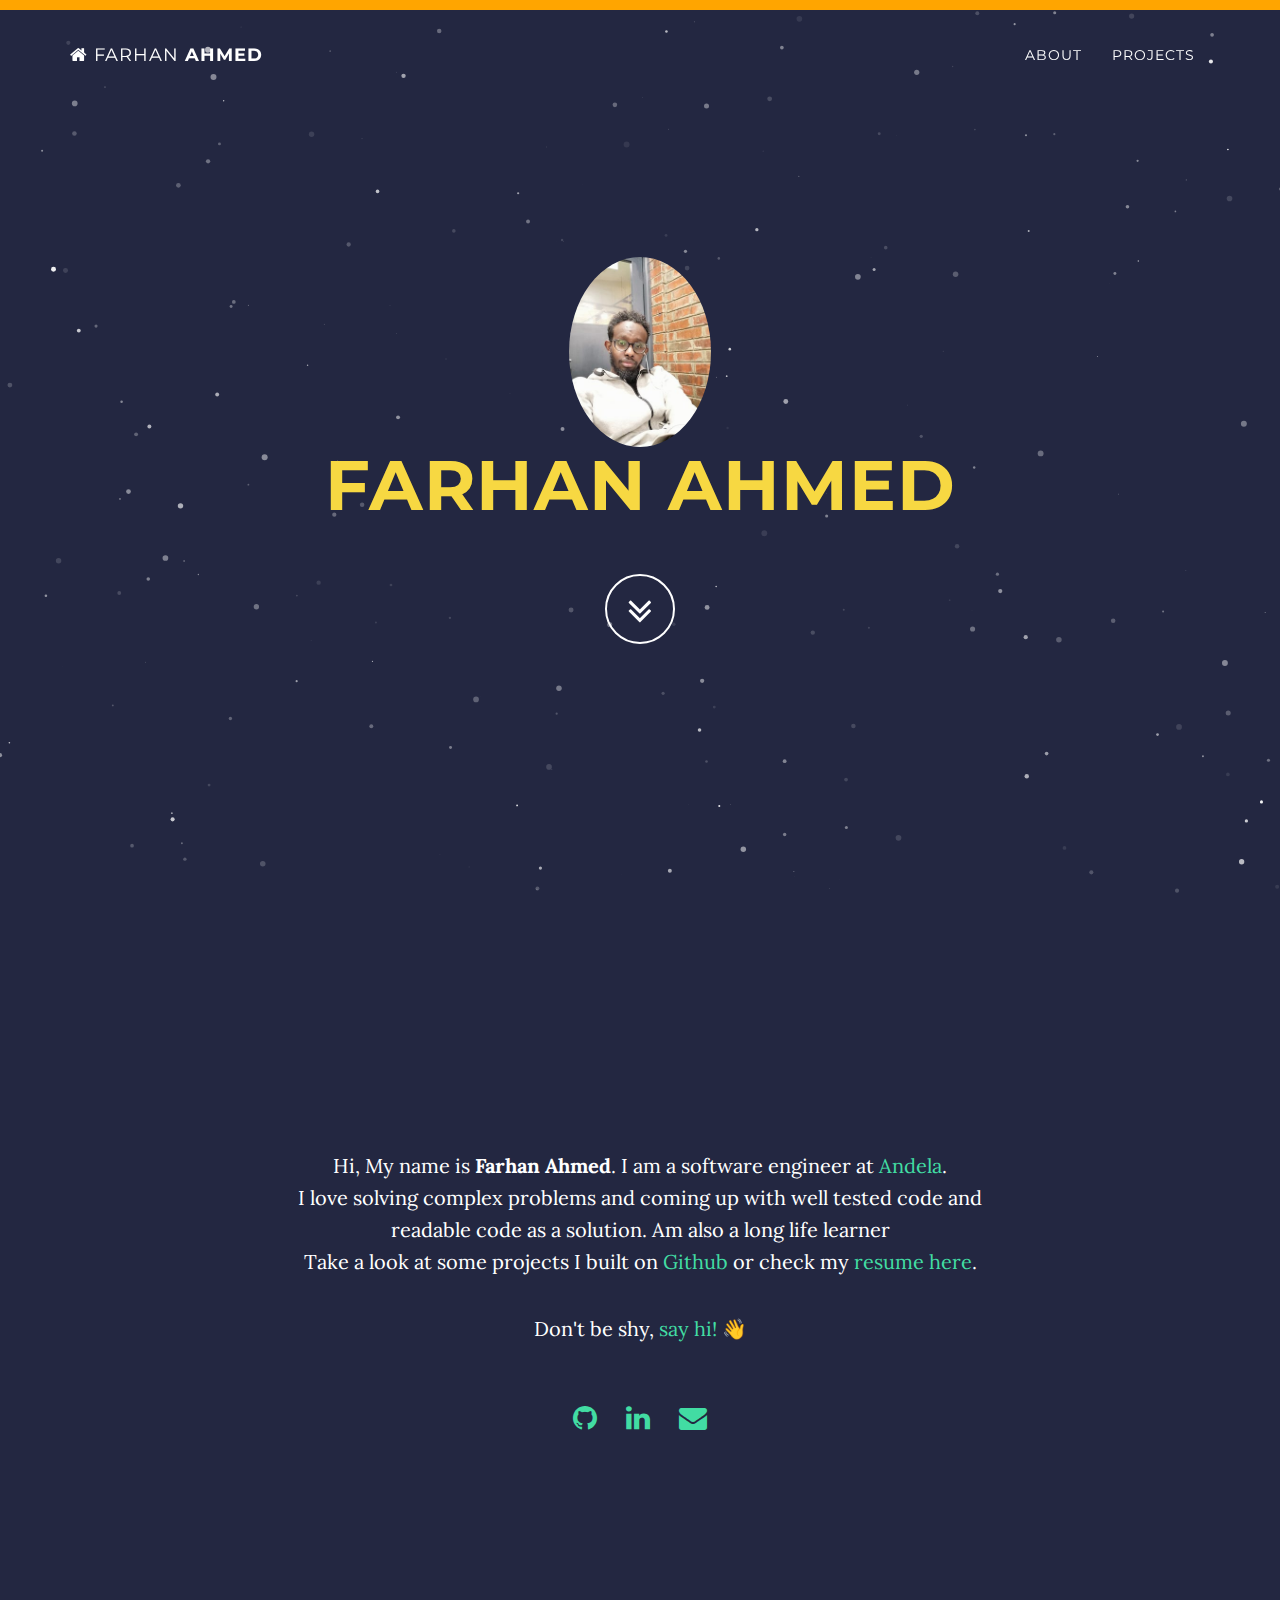
==== index.html @ 61d85524 "initial commit" ====
<!DOCTYPE html>
<html lang="en">
  <head>
    <meta charset="utf-8" />
    <meta http-equiv="X-UA-Compatible" content="IE=edge" />
    <meta name="viewport" content="width=device-width, initial-scale=1" />
    <meta
      name="description"
      content="Farhan Ahmed, Software Engineer in Nairobi, Kenya, About Me"
    />
    <meta name="author" content="Farhan Ahmed" />
    <title>Farhan Ahmed | Software Engineer in Nairobi, Kenya</title>

    <!-- Bootstrap Core CSS -->
    <link href="css/bootstrap.min.css" rel="stylesheet" />

    <!-- Custom CSS -->
    <link href="css/style.css" rel="stylesheet" />

    <!-- Custom Fonts -->
    <link
      href="font-awesome/css/font-awesome.min.css"
      rel="stylesheet"
      type="text/css"
    />
    <link
      href="https://fonts.googleapis.com/css?family=Lora:400,700,400italic,700italic"
      rel="stylesheet"
      type="text/css"
    />
    <link
      href="https://fonts.googleapis.com/css?family=Montserrat:400,700"
      rel="stylesheet"
      type="text/css"
    />

    <link rel="shortcut icon" href="favicon.ico" />
    <!-- HTML5 Shim and Respond.js IE8 support of HTML5 elements and media queries -->
    <!-- WARNING: Respond.js doesn't work if you view the page via file:// -->
    <!--[if lt IE 9]>
      <script src="https://oss.maxcdn.com/libs/html5shiv/3.7.0/html5shiv.js"></script>
      <script src="https://oss.maxcdn.com/libs/respond.js/1.4.2/respond.min.js"></script>
    <![endif]-->
    <!-- Global site tag (gtag.js) - Google Analytics -->
    <script
      async
      src="https://www.googletagmanager.com/gtag/js?id=G-WQ8DSQ06P4"
    ></script>
    <script>
      window.dataLayer = window.dataLayer || []
      function gtag() {
        dataLayer.push(arguments)
      }
      gtag('js', new Date())

      gtag('config', 'G-WQ8DSQ06P4')
    </script>
  </head>
  <body id="page-top" data-spy="scroll" data-target=".navbar-fixed-top">
    <!-- Navigation -->
    <nav class="navbar navbar-custom navbar-fixed-top" role="navigation">
      <div class="container">
        <div class="navbar-header">
          <button
            type="button"
            class="navbar-toggle"
            data-toggle="collapse"
            data-target=".navbar-main-collapse"
          >
            <i class="fa fa-bars"></i>
          </button>
          <a class="navbar-brand page-scroll" href="#page-top">
            <i class="fa fa-home"></i> <span class="light">Farhan</span> Ahmed
          </a>
        </div>
        <div class="collapse navbar-collapse navbar-right navbar-main-collapse">
          <ul class="nav navbar-nav">
            <li class="hidden">
              <a href="#page-top"></a>
            </li>
            <li>
              <a class="page-scroll" href="#about">About</a>
            </li>
            <li>
              <a
                class="page-scroll"
                href="http://farhanisto.github.io/Projects/"
                target="_blank"
                >Projects</a
              >
            </li>
          </ul>
        </div>
        <!-- /.navbar-collapse -->
      </div>
      <!-- /.container -->
    </nav>
    <div id="particles-js"></div>
    <!-- Intro Header -->
    <header class="intro">
      <div class="intro-body">
        <div class="container">
          <div class="row">
            <div class="avatar">
              <img
                class="img-circle"
                style="height: 190px"
                src="img/pic.jpeg"
                alt="Profile"
              />
            </div>
            <div class="col-md-8 col-md-offset-2">
              <h1 class="brand-heading">Farhan Ahmed</h1>
              <p class="intro-text"></p>
              <a href="#about" class="btn btn-circle page-scroll">
                <i class="fa fa-angle-double-down animated"></i>
              </a>
            </div>
          </div>
        </div>
      </div>
    </header>

    <!-- About Section -->
    <section id="about" class="container content-section text-center">
      <div class="row">
        <div class="col-lg-8 col-lg-offset-2">
          <p>
            Hi, My name is <strong>Farhan Ahmed</strong>. I am a software
            engineer at
            <a href="https://andela.com/" target="_blank">Andela</a>. <br />I
            love solving complex problems and coming up with well tested code
            and readable code as a solution. Am also a long life learner<br />
            Take a look at some projects I built on
            <a href="https://github.com/farhanisto" target="_blank">Github</a>
            or check my
            <a
              href="https://drive.google.com/file/d/10UymLgqwnlagQcc9__CSqcw0ywsTRQ_G/view?usp=sharing"
              target="_blank"
              >resume here</a
            >.
          </p>

          <p>
            Don't be shy, <a href="mailto:farhanisto@gmail.com">say hi! 👋</a>
          </p>

          <div class="social">
            <a href="https://github.com/farhanisto" target="_blank"
              ><i class="fa fa-github fa-2x"></i
            ></a>

            <a
              href="https://www.linkedin.com/in/farhan-abdi-9b721257/"
              target="_blank"
              ><i class="fa fa-linkedin fa-2x"></i
            ></a>
            <a href="mailto:farhanisto@gmail.com"
              ><i class="fa fa-envelope fa-2x"></i
            ></a>
          </div>
        </div>
      </div>
    </section>

    <!-- particles.js  -->
    <script src="js/particles.js"></script>
    <script src="js/app.js"></script>
    <!-- jQuery -->
    <script src="js/jquery.js"></script>

    <!-- Bootstrap Core JavaScript -->
    <script src="js/bootstrap.min.js"></script>

    <!-- Plugin JavaScript -->
    <script src="js/jquery.easing.min.js"></script>

    <!-- Custom Theme JavaScript -->
    <script src="js/grayscale.js"></script>
  </body>
</html>
---- css/style.css ----
/*!
 * Start Bootstrap - Grayscale Bootstrap Theme (http://startbootstrap.com)
 * Code licensed under the Apache License v2.0.
 * For details, see http://www.apache.org/licenses/LICENSE-2.0.
 */

body {
    width: 100%;
    height: 100%;
    font-family: Lora,"Helvetica Neue",Helvetica,Arial,sans-serif;
    color: #fff;
    background-color: #232741;
}

html {
    width: 100%;
    height: 100%;
}

h1,
h2,
h3,
h4,
h5,
h6 {
    margin: 0 0 35px;
    text-transform: uppercase;
    font-family: Montserrat,"Helvetica Neue",Helvetica,Arial,sans-serif;
    font-weight: 700;
    letter-spacing: 1px;
}

p {
    margin: 0 0 25px;
    font-size: 18px;
    line-height: 1.5;
}

@media(min-width:768px) {
    p {
        margin: 0 0 35px;
        font-size: 20px;
        line-height: 1.6;
    }
}

a {
    color: #42dca3;
    -webkit-transition: all .2s ease-in-out;
    -moz-transition: all .2s ease-in-out;
    transition: all .2s ease-in-out;
}

a:hover,
a:focus {
    text-decoration: none;
    color: #1d9b6c;
}

.light {
    font-weight: 400;
}

.navbar-custom {
    margin-bottom: 0;
    border-bottom: 1px solid rgba(255,255,255,.3);
    text-transform: uppercase;
    font-family: Montserrat,"Helvetica Neue",Helvetica,Arial,sans-serif;
    background-color: transparent;
	border-top: 10px solid #ffa500;
}

.navbar-custom .navbar-brand {
    font-weight: 700;
}

.navbar-custom .navbar-brand:focus {
    outline: 0;
}

.navbar-custom .navbar-brand .navbar-toggle {
    padding: 4px 6px;
    font-size: 16px;
    color: transparent;
}

.navbar-custom .navbar-brand .navbar-toggle:focus,
.navbar-custom .navbar-brand .navbar-toggle:active {
    outline: 0;
}

.navbar-custom a {
    color: #fff;
}

.navbar-custom .nav li a {
    -webkit-transition: background .3s ease-in-out;
    -moz-transition: background .3s ease-in-out;
    transition: background .3s ease-in-out;
}

.navbar-custom .nav li a:hover {
    outline: 0;
    color: rgba(255,255,255,.8);
    background-color: transparent;
}

.navbar-custom .nav li a:focus,
.navbar-custom .nav li a:active {
    outline: 0;
    background-color: transparent;
}

.navbar-custom .nav li.active {
    outline: 0;
}

.navbar-custom .nav li.active a {
    background-color: rgba(255,255,255,.3);
}

.navbar-custom .nav li.active a:hover {
    color: #fff;
}

@media(min-width:768px) {
    .navbar-custom {
        padding: 20px 0;
        border-bottom: 0;
        letter-spacing: 1px;
        background: 0 0;
        -webkit-transition: background .5s ease-in-out,padding .5s ease-in-out;
        -moz-transition: background .5s ease-in-out,padding .5s ease-in-out;
        transition: background .5s ease-in-out,padding .5s ease-in-out;
    }

    .navbar-custom.top-nav-collapse {
        padding: 0;
        border-bottom: 1px solid rgba(255,255,255,.3);
        background: transparent;
    }
}

.intro {
    display: table;
    width: 100%;
    height: auto;
    padding: 100px 0;
    text-align: center;
    color: #fff;
    background: url(../img/intro-bg.jpg) no-repeat bottom center scroll;
    background-color: transparent;
    -webkit-background-size: cover;
    -moz-background-size: cover;
    background-size: cover;
    -o-background-size: cover;
}

.intro .intro-body {
    display: table-cell;
    vertical-align: middle;
}

.intro .intro-body .brand-heading {
    font-size: 40px;
}

.intro .intro-body .intro-text {
    font-size: 18px;
}

@media(min-width:768px) {
    .intro {
        height: 100%;
        padding: 0;
    }

    .intro .intro-body .brand-heading {
        font-size: 70px;
        color: #F7D842;
    }

    .intro .intro-body .intro-text {
        font-size: 26px;
    }
}

.btn-circle {
    width: 70px;
    height: 70px;
    margin-top: 15px;
    padding: 7px 16px;
    border: 2px solid #fff;
    border-radius: 100%!important;
    font-size: 40px;
    color: #fff;
    background: 0 0;
    -webkit-transition: background .3s ease-in-out;
    -moz-transition: background .3s ease-in-out;
    transition: background .3s ease-in-out;
}

.btn-circle:hover,
.btn-circle:focus {
    outline: 0;
    color: #fff;
    background: rgba(255,255,255,.1);
}

.btn-circle i.animated {
    -webkit-transition-property: -webkit-transform;
    -webkit-transition-duration: 1s;
    -moz-transition-property: -moz-transform;
    -moz-transition-duration: 1s;
}

.btn-circle:hover i.animated {
    -webkit-animation-name: pulse;
    -moz-animation-name: pulse;
    -webkit-animation-duration: 1.5s;
    -moz-animation-duration: 1.5s;
    -webkit-animation-iteration-count: infinite;
    -moz-animation-iteration-count: infinite;
    -webkit-animation-timing-function: linear;
    -moz-animation-timing-function: linear;
}

@-webkit-keyframes pulse {    
    0% {
        -webkit-transform: scale(1);
        transform: scale(1);
    }

    50% {
        -webkit-transform: scale(1.2);
        transform: scale(1.2);
    }

    100% {
        -webkit-transform: scale(1);
        transform: scale(1);
    }
}

@-moz-keyframes pulse {    
    0% {
        -moz-transform: scale(1);
        transform: scale(1);
    }

    50% {
        -moz-transform: scale(1.2);
        transform: scale(1.2);
    }

    100% {
        -moz-transform: scale(1);
        transform: scale(1);
    }
}

.content-section {
    padding-top: 100px;
}



@media(min-width:767px) {
    .content-section {
        padding-top: 250px;
        height: 100%;
    }


}

.btn {
    border-radius: 0;
    text-transform: uppercase;
    font-family: Montserrat,"Helvetica Neue",Helvetica,Arial,sans-serif;
    font-weight: 400;
    -webkit-transition: all .3s ease-in-out;
    -moz-transition: all .3s ease-in-out;
    transition: all .3s ease-in-out;
}

.btn-default {
    border: 1px solid #42dca3;
    color: #42dca3;
    background-color: transparent;
}

.btn-default:hover,
.btn-default:focus {
    border: 1px solid #42dca3;
    outline: 0;
    color: #000;
    background-color: #42dca3;
}

ul.banner-social-buttons {
    margin-top: 0;
}

@media(max-width:1199px) {
    ul.banner-social-buttons {
        margin-top: 15px;
    }
}

@media(max-width:767px) {
    ul.banner-social-buttons li {
        display: block;
        margin-bottom: 20px;
        padding: 0;
    }

    ul.banner-social-buttons li:last-child {
        margin-bottom: 0;
    }
}

footer {
    padding: 50px 0;
}

footer p {
    margin: 0;
}

::-moz-selection {
    text-shadow: none;
    background: #fcfcfc;
    background: rgba(255,255,255,.2);
}

::selection {
    text-shadow: none;
    background: #fcfcfc;
    background: rgba(255,255,255,.2);
}

img::selection {
    background: 0 0;
}

img::-moz-selection {
    background: 0 0;
}

body {
    webkit-tap-highlight-color: rgba(255,255,255,.2);
}

#particles-js{
    position:absolute;
    top:0;
    width:100%;
    height:100%;
}

.container {
    position: relative;
    z-index: 1;
}

.social{
    padding: 25px;
    word-spacing: 25px;
}
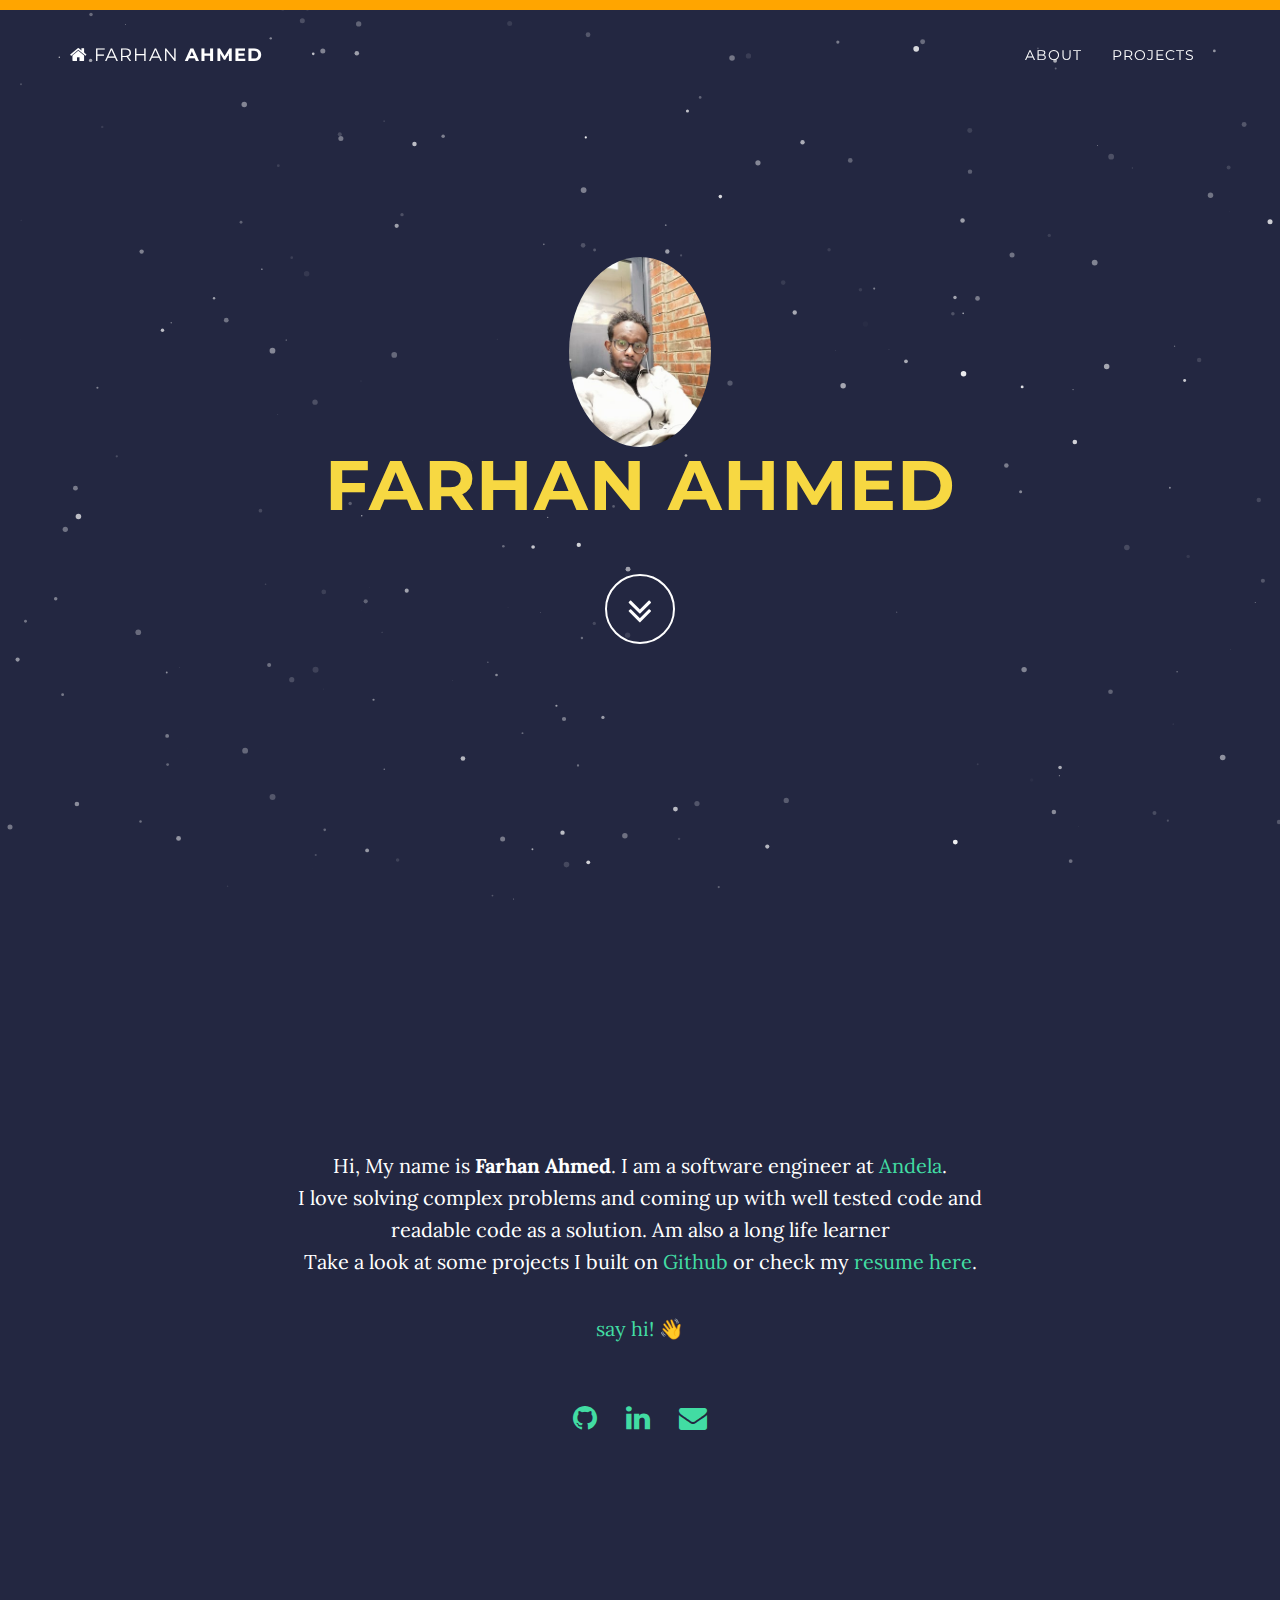
==== commit 23bd27bd: "projects" ====
--- a/index.html
+++ b/index.html
@@ -84,7 +84,7 @@
             <li>
               <a
                 class="page-scroll"
-                href="http://farhanisto.github.io/Projects/"
+                href="http://farhanisto.github.io/projects/"
                 target="_blank"
                 >Projects</a
               >
@@ -142,7 +142,7 @@
           </p>
 
           <p>
-            Don't be shy, <a href="mailto:farhanisto@gmail.com">say hi! 👋</a>
+            <a href="mailto:farhanisto@gmail.com">say hi! 👋</a>
           </p>
 
           <div class="social">
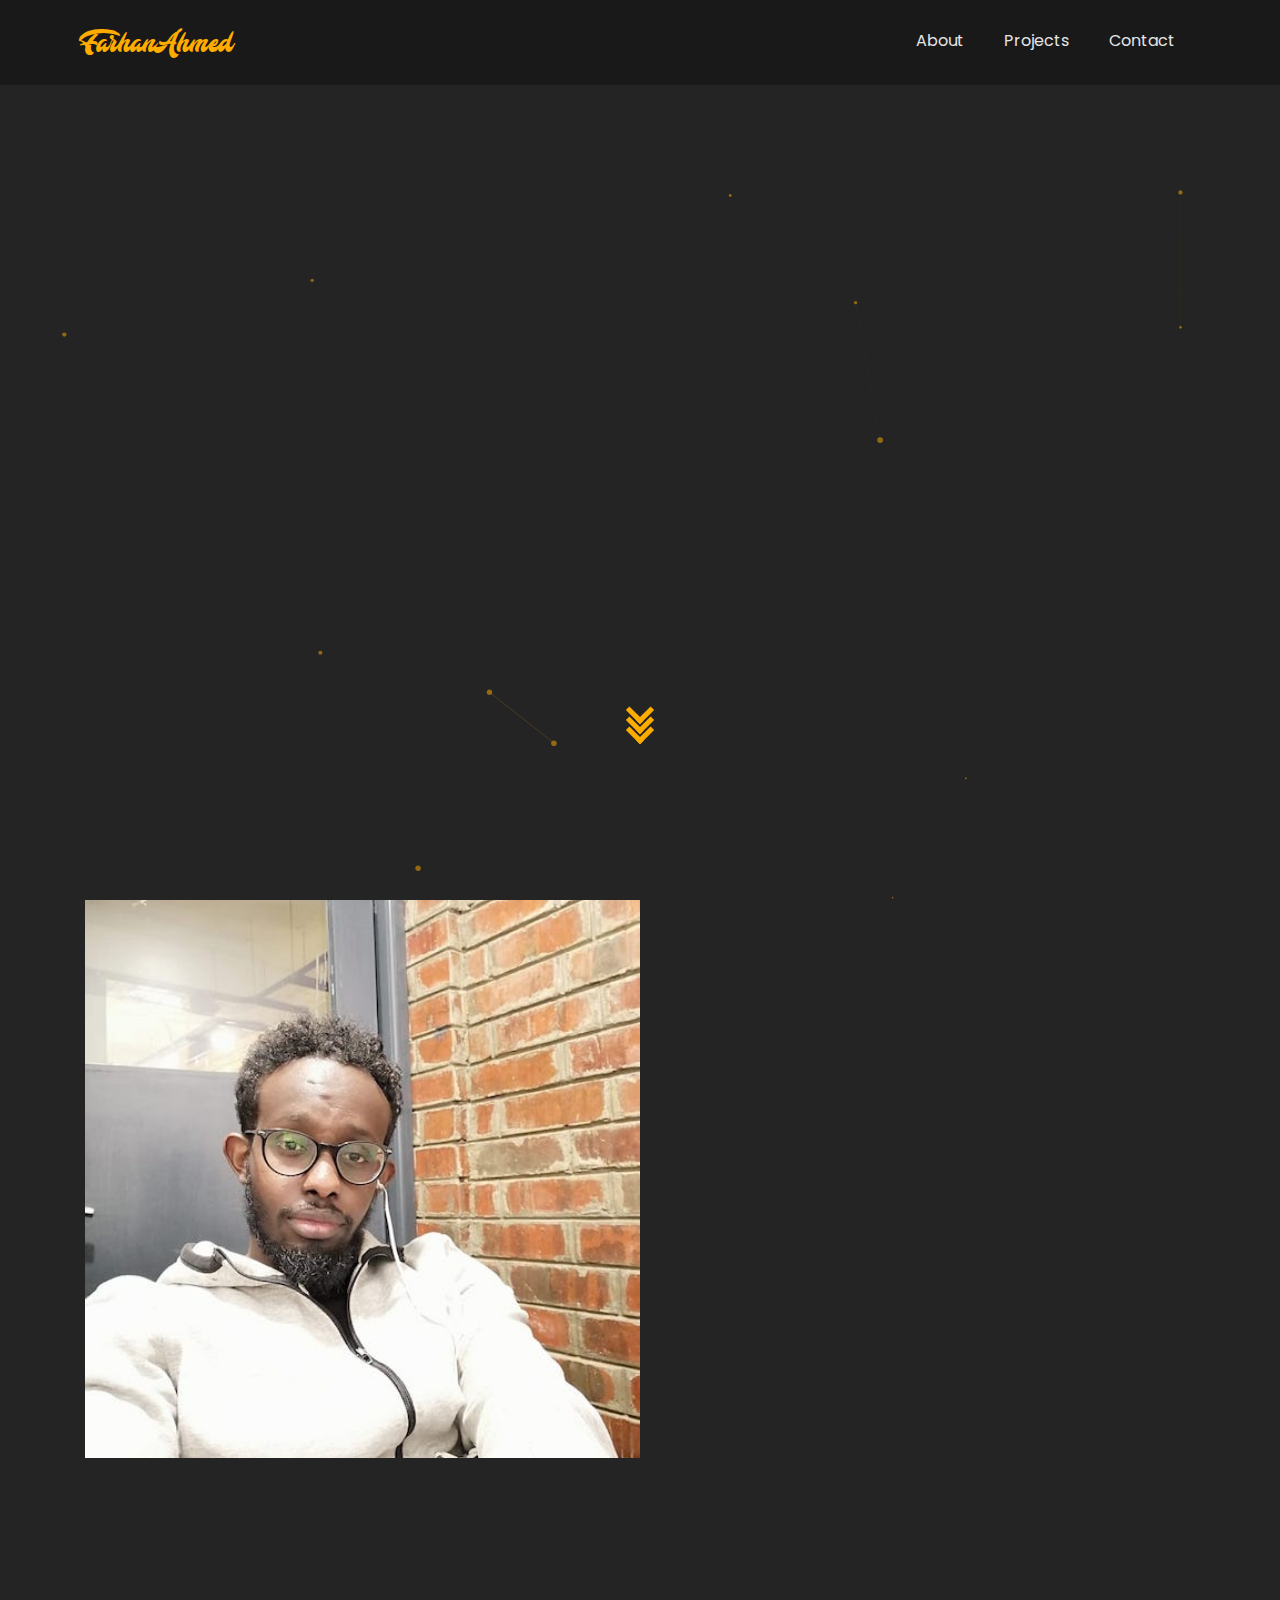
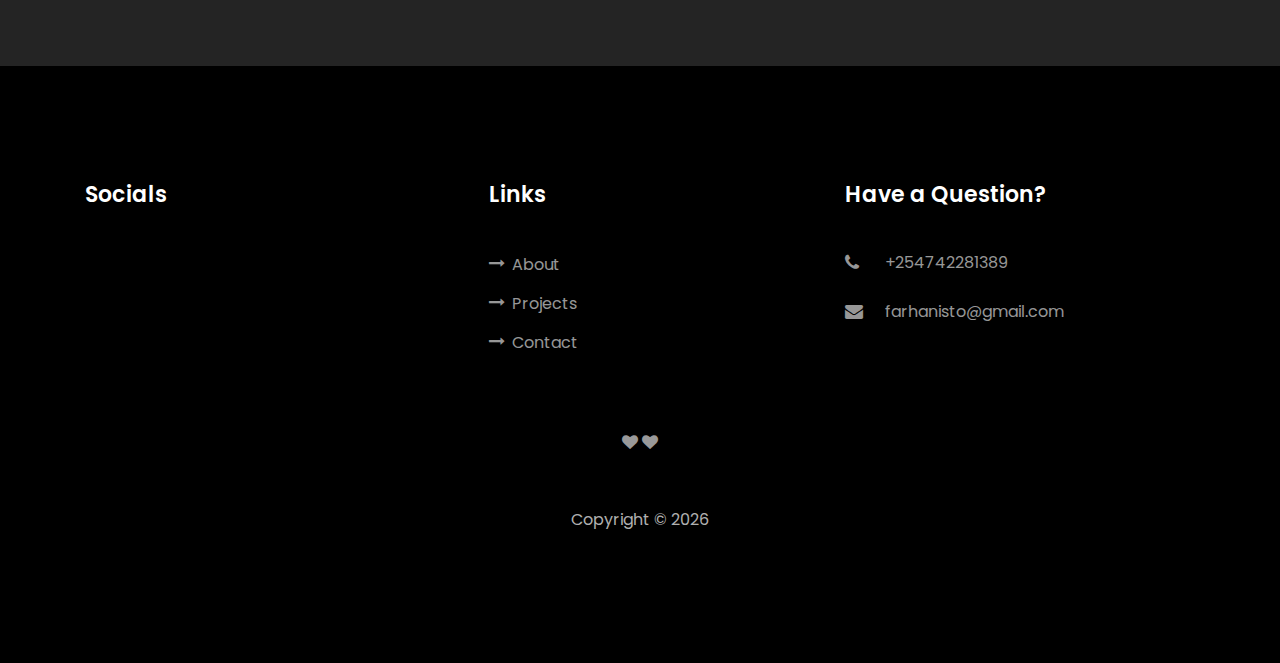
==== commit 23b14927: "projects" ====
--- a/index.html
+++ b/index.html
@@ -1,181 +1,340 @@
 <!DOCTYPE html>
 <html lang="en">
-  <head>
-    <meta charset="utf-8" />
-    <meta http-equiv="X-UA-Compatible" content="IE=edge" />
-    <meta name="viewport" content="width=device-width, initial-scale=1" />
-    <meta
-      name="description"
-      content="Farhan Ahmed, Software Engineer in Nairobi, Kenya, About Me"
-    />
-    <meta name="author" content="Farhan Ahmed" />
-    <title>Farhan Ahmed | Software Engineer in Nairobi, Kenya</title>
-
-    <!-- Bootstrap Core CSS -->
-    <link href="css/bootstrap.min.css" rel="stylesheet" />
-
-    <!-- Custom CSS -->
-    <link href="css/style.css" rel="stylesheet" />
-
-    <!-- Custom Fonts -->
-    <link
-      href="font-awesome/css/font-awesome.min.css"
-      rel="stylesheet"
-      type="text/css"
-    />
-    <link
-      href="https://fonts.googleapis.com/css?family=Lora:400,700,400italic,700italic"
-      rel="stylesheet"
-      type="text/css"
-    />
-    <link
-      href="https://fonts.googleapis.com/css?family=Montserrat:400,700"
-      rel="stylesheet"
-      type="text/css"
-    />
-
-    <link rel="shortcut icon" href="favicon.ico" />
-    <!-- HTML5 Shim and Respond.js IE8 support of HTML5 elements and media queries -->
-    <!-- WARNING: Respond.js doesn't work if you view the page via file:// -->
-    <!--[if lt IE 9]>
-      <script src="https://oss.maxcdn.com/libs/html5shiv/3.7.0/html5shiv.js"></script>
-      <script src="https://oss.maxcdn.com/libs/respond.js/1.4.2/respond.min.js"></script>
-    <![endif]-->
-    <!-- Global site tag (gtag.js) - Google Analytics -->
-    <script
-      async
-      src="https://www.googletagmanager.com/gtag/js?id=G-WQ8DSQ06P4"
-    ></script>
-    <script>
-      window.dataLayer = window.dataLayer || []
-      function gtag() {
-        dataLayer.push(arguments)
-      }
-      gtag('js', new Date())
-
-      gtag('config', 'G-WQ8DSQ06P4')
-    </script>
-  </head>
-  <body id="page-top" data-spy="scroll" data-target=".navbar-fixed-top">
-    <!-- Navigation -->
-    <nav class="navbar navbar-custom navbar-fixed-top" role="navigation">
-      <div class="container">
-        <div class="navbar-header">
-          <button
-            type="button"
-            class="navbar-toggle"
-            data-toggle="collapse"
-            data-target=".navbar-main-collapse"
-          >
-            <i class="fa fa-bars"></i>
-          </button>
-          <a class="navbar-brand page-scroll" href="#page-top">
-            <i class="fa fa-home"></i> <span class="light">Farhan</span> Ahmed
-          </a>
-        </div>
-        <div class="collapse navbar-collapse navbar-right navbar-main-collapse">
-          <ul class="nav navbar-nav">
-            <li class="hidden">
-              <a href="#page-top"></a>
-            </li>
-            <li>
-              <a class="page-scroll" href="#about">About</a>
-            </li>
-            <li>
-              <a
-                class="page-scroll"
-                href="http://farhanisto.github.io/projects/"
-                target="_blank"
-                >Projects</a
-              >
-            </li>
-          </ul>
-        </div>
-        <!-- /.navbar-collapse -->
-      </div>
-      <!-- /.container -->
-    </nav>
-    <div id="particles-js"></div>
-    <!-- Intro Header -->
-    <header class="intro">
-      <div class="intro-body">
-        <div class="container">
-          <div class="row">
-            <div class="avatar">
-              <img
-                class="img-circle"
-                style="height: 190px"
-                src="img/pic.jpeg"
-                alt="Profile"
-              />
+
+<head>
+	<title>Farhan Ahmed</title>
+	<meta charset="utf-8">
+	<meta name="viewport" content="width=device-width, initial-scale=1, shrink-to-fit=no">
+
+	<meta property="og:image" content="" />
+	<meta property="og:title" content="farhan Ahmed" />
+	<meta property="og:description" content="Personal Site" />
+
+	<link href="https://fonts.googleapis.com/css?family=Poppins:100,200,300,400,500,600,700,800,900" rel="stylesheet">
+	<link rel="stylesheet" href="css/animate.css">
+	<link rel="icon" href="images/favicon.jpeg">
+
+	<link rel="stylesheet" href="css/owl.carousel.min.css">
+	<link rel="stylesheet" href="css/owl.theme.default.min.css">
+	<link rel="stylesheet" href="css/magnific-popup.css">
+	<link rel="stylesheet" href="css/aos.css">
+	<link rel="stylesheet" href="css/flaticon.css">
+	<link rel="stylesheet" href="css/icomoon.css">
+	<link rel="stylesheet" href="css/style.css">
+</head>
+
+<body data-spy="scroll" data-target=".site-navbar-target" data-offset="300">
+
+
+	<nav class="navbar navbar-expand-lg navbar-dark bg-dark ftco_navbar ftco-navbar-light site-navbar-target"
+		id="ftco-navbar">
+		<div class="container">
+			<a class="navbar-brand" href="index.html">Farhan Ahmed</a>
+			<button class="navbar-toggler js-fh5co-nav-toggle fh5co-nav-toggle" type="button" data-toggle="collapse"
+				data-target="#ftco-nav" aria-controls="ftco-nav" aria-expanded="false" aria-label="Toggle navigation">
+				<span class="oi oi-menu"></span> Menu
+			</button>
+
+			<div class="collapse navbar-collapse" id="ftco-nav">
+				<ul class="navbar-nav nav ml-auto">	
+					<li class="nav-item"><a href="#about-section" class="nav-link"><span>About</span></a></li>
+					<li class="nav-item"><a href="#project-section" class="nav-link"><span>Projects</span></a></li>
+					<li class="nav-item"><a href="#contact-section" class="nav-link"><span>Contact</span></a></li>
+				</ul>
+			</div>
+		</div>
+	</nav>
+
+
+	<!-- particles -->
+	<div id="particles-js"></div>
+
+	<section class="hero-wrap js-fullheight">
+		<!--       <div class="overlay"></div> -->
+		<div class="container">
+			<div class="row no-gutters slider-text js-fullheight justify-content-center align-items-center">
+				<div class="col-lg-8 col-md-6 ftco-animate d-flex align-items-center">
+					<div class="text text-center">
+						<span class="subheading">Hey! I am</span>
+						<h1>Farhan Ahmed</h1>
+						<h2>I like
+							<span class="txt-rotate" data-period="2000"
+								data-rotate='[ "Coding.", "Software Development", "Problem Solving.", "Books."]'></span>
+						</h2>
+					</div>
+				</div>
+			</div>
+			<div class="scrollDown">
+				<span></span>
+				<span></span>
+				<span></span>
+			</div>
+		</div>
+		</div>
+		</button>
+		<div class="glyphicon glyphicon-arrow-down"></div>
+	</section>
+
+	<section class="ftco-about img ftco-section ftco-no-pt ftco-no-pb" id="about-section">
+		<div class="container">
+			<div class="row d-flex no-gutters">
+				<div class="col-md-6 col-lg-6 d-flex">
+					<div class="img-about img d-flex align-items-stretch">
+						<div class="overlay"></div>
+						<div class="img d-flex align-self-stretch align-items-center"
+							style="background-image:url(images/me.jpeg);">
+						</div>
+					</div>
+				</div>
+				<div class="col-md-6 col-lg-6 pl-md-5 py-5">
+					<div class="row justify-content-start pb-3">
+						<div class="col-md-12 heading-section ftco-animate">
+							<h2 class="mb-4">About Me</h2>
+							<p>I like working with new Tools and Technologies.</p>
+							<ul class="about-info mt-4 px-md-0 px-2">
+								<li class="d-flex"><span>Name:</span><span>Farhan Ahmed</span></li>
+								<li class="d-flex"><span>Email:</span><span style="font-size: 14px">farhanisto@gmail.com</span></li>
+								<li class="d-flex"><span>Phone:</span><span>+254742281389</span></li>
+								<li class="d-flex"><span>Country:</span> <span>Kenya</span></li>
+								<li class="d-flex"><span>City:</span><span>Nairobi</span></li>
+							</ul>
+						</div>
+					</div>
+					<div class="counter-wrap ftco-animate d-flex mt-md-3">
+						<div class="text">
+							<p><a href="https://drive.google.com/file/d/10UymLgqwnlagQcc9__CSqcw0ywsTRQ_G/view?usp=sharing" target="_blank" class="btn btn-primary py-3 px-3">Download CV</a></p>
+						</div>
+					</div>
+				</div>
+			</div>
+		</div>
+	</section>
+
+	
+	<section class="ftco-section" id="project-section">
+		<div class="container-fluid px-md-5">
+			<div class="row justify-content-center py-5 mt-5">
+				<div class="col-md-12 heading-section text-center ftco-animate">
+					<h2 class="mb-4">Projects</h2>
+				</div>
+			</div>
+			<div class="row">
+				<div class="col-md-4 text-center d-flex ftco-animate">
+					<a class="services-1 shadow" href="https://github.com/Farhanisto/bafro">
+						<span class="icon">
+							<i class="flaticon-camp"></i>
+						</span>
+						<div class="desc">
+							<h3 class="mb-4">Bafro</h3>
+							<p><strong>NodeJS • Express • MongoDB• React • Redux</strong></p>
+							<p>A React/Redux game <br> 
+							backend was done with Node JS along with Express to make the application. MongoDB for the database.</p>
+						</div>
+					</a>
+				</div>
+				<div class="col-md-4 text-center d-flex mx-auto ftco-animate">
+					<a href="https://github.com/openmrs/openmrs-owa-obsadmin" target="_blank" class="services-1 shadow">
+						<span class="icon">
+							<i class="icon-book"></i>
+						</span>
+						<div class="desc">
+							<h3 class="mb-4">Obs Admin</h3>
+							<p><strong>React</strong></p>
+							<p>OpenMrs opensource project called obsAdmin. This project was helping hospitals to keep patients records easily
+								</p>
+						</div>
+					</a>
+				</div>
+
+                <div class="col-md-4 text-center d-flex mx-auto ftco-animate">
+					<a href="https://github.com/Farhanisto/subscriptions" target="_blank" class="services-1 shadow">
+						<span class="icon">
+							<i class="icon-book"></i>
+						</span>
+						<div class="desc">
+							<h3 class="mb-4">Suscriptions</h3>
+							<p><strong>Express • Node</strong></p>
+							<p>A Suscriptions package to allow customer to make payment
+								</p>
+						</div>
+					</a>
+				</div>
+				
+			</div>
+			<div class="row">
+				<div class="col-md-4 text-center d-flex mx-auto ftco-animate">
+					<a href="https://github.com/ahsankhan26/Whatsapp-Chat-Parser" target="_blank"
+						class="services-1 shadow">
+						<span class="icon">
+							<i class="icon-book"></i>
+						</span>
+						<div class="desc">
+							<h3 class="mb-4">Dojo Room Allocation</h3>
+							<p><strong>Python • Flask • Docopt</strong></p>
+							<p> A Cli tool to allow students to pick rooms</p>
+						</div>
+					</a>
+				</div>
+				<div class="col-md-4 text-center d-flex ftco-animate">
+					<a href="https://github.com/ahsankhan26/Laser-Data-Transmission" target="_blank"
+						class="services-1 shadow">
+						<span class="icon">
+							<i class="flaticon-circuit-board"></i>
+						</span>
+						<div class="desc">
+							<h3 class="mb-4">Antara</h3>
+							<p><strong>Python • Django • graphene • React/Apolloclient</strong></p>
+							<p>A patient conditions recod keeper.</p>
+						</div>
+					</a>
+				</div>
+				<div class="col-md-4 text-center d-flex ftco-animate">
+					<a href="https://github.com/Farhanisto/backyardfbbot" target="_blank"
+						class="services-1 shadow">
+						<span class="icon">
+							<i class="flaticon-bomberman"></i>
+						</span>
+						<div class="desc">
+							<h3 class="mb-4">Back Yard Bot</h3>
+							<p><strong>Python</strong></p>
+							<p>A bot to help facebook users to sell products they no longer needed
+							</p>
+						</div>
+					</a>
+				</div>
+			</div>
+            <div class="counter-wrap ftco-animate d-flex mt-md-3">
+                <div class="text">
+                    <p><a href="https://github.com/farhanisto" target="_blank" class="btn btn-primary py-3 px-3"> see more ...</a></p>
+                </div>
             </div>
-            <div class="col-md-8 col-md-offset-2">
-              <h1 class="brand-heading">Farhan Ahmed</h1>
-              <p class="intro-text"></p>
-              <a href="#about" class="btn btn-circle page-scroll">
-                <i class="fa fa-angle-double-down animated"></i>
-              </a>
-            </div>
-          </div>
-        </div>
-      </div>
-    </header>
-
-    <!-- About Section -->
-    <section id="about" class="container content-section text-center">
-      <div class="row">
-        <div class="col-lg-8 col-lg-offset-2">
-          <p>
-            Hi, My name is <strong>Farhan Ahmed</strong>. I am a software
-            engineer at
-            <a href="https://andela.com/" target="_blank">Andela</a>. <br />I
-            love solving complex problems and coming up with well tested code
-            and readable code as a solution. Am also a long life learner<br />
-            Take a look at some projects I built on
-            <a href="https://github.com/farhanisto" target="_blank">Github</a>
-            or check my
-            <a
-              href="https://drive.google.com/file/d/10UymLgqwnlagQcc9__CSqcw0ywsTRQ_G/view?usp=sharing"
-              target="_blank"
-              >resume here</a
-            >.
-          </p>
-
-          <p>
-            <a href="mailto:farhanisto@gmail.com">say hi! 👋</a>
-          </p>
-
-          <div class="social">
-            <a href="https://github.com/farhanisto" target="_blank"
-              ><i class="fa fa-github fa-2x"></i
-            ></a>
-
-            <a
-              href="https://www.linkedin.com/in/farhan-abdi-9b721257/"
-              target="_blank"
-              ><i class="fa fa-linkedin fa-2x"></i
-            ></a>
-            <a href="mailto:farhanisto@gmail.com"
-              ><i class="fa fa-envelope fa-2x"></i
-            ></a>
-          </div>
-        </div>
-      </div>
-    </section>
-
-    <!-- particles.js  -->
-    <script src="js/particles.js"></script>
-    <script src="js/app.js"></script>
-    <!-- jQuery -->
-    <script src="js/jquery.js"></script>
-
-    <!-- Bootstrap Core JavaScript -->
-    <script src="js/bootstrap.min.js"></script>
-
-    <!-- Plugin JavaScript -->
-    <script src="js/jquery.easing.min.js"></script>
-
-    <!-- Custom Theme JavaScript -->
-    <script src="js/grayscale.js"></script>
-  </body>
+
+            <div class>
+		</div>
+		</div>
+	</section>
+
+
+	<section class="ftco-section contact-section ftco-no-pb" id="contact-section">
+		<div class="container">
+			<div class="row justify-content-center mb-4 pb-3">
+				<div class="col-md-7 heading-section text-center ftco-animate">
+					<h2 class="mb-4">Contact Me</h2>
+				</div>
+			</div>
+
+			<div class="row d-flex justify-content-center contact-info mb-5">
+				<div class="col-md-6 col-lg-3 d-flex ftco-animate">
+					<div class="align-self-stretch box text-center p-4 shadow">
+						<div class="icon d-flex align-items-center justify-content-center">
+							<span class="icon-phone2"></span>
+						</div>
+						<div>
+							<h3 class="mb-4">Contact Number</h3>
+							<p><a>+254742281389</a></p>
+						</div>
+					</div>
+				</div>
+				<div class="col-md-6 col-lg-4 d-flex ftco-animate">
+					<div class="align-self-stretch box text-center p-4 shadow">
+						<div class="icon d-flex align-items-center justify-content-center">
+							<span class="icon-paper-plane"></span>
+						</div>
+						<div>
+							<h3 class="mb-4">Email Address</h3>
+							<p><a href="mailto:m.ahsankhan26@hotmail.com">farhanisto@gmail.com</a></p>
+						</div>
+					</div>
+				</div>
+				
+			</div>
+
+			
+		</div>
+	</section>
+
+
+	<footer class="ftco-footer ftco-section">
+		<div class="container">
+			<div class="row mb-5">
+				<div class="col-md">
+					<div class="ftco-footer-widget mb-4">
+						<h2 class="ftco-heading-2">Socials</h2>
+						<ul class="ftco-footer-social list-unstyled float-md-left float-lft">
+							<li class="ftco-animate"><a href="https://github.com/farhanisto" target="_blank"><span
+										class="icon-github"></span></a></li>
+							<li class="ftco-animate"><a href="https://www.linkedin.com/in/farhan-abdi-9b721257//"
+									target="_blank"><span class="icon-linkedin-square"></span></a></li>
+							
+						</ul>
+					</div>
+				</div>
+				<div class="col-md">
+					<div class="ftco-footer-widget mb-4 ml-md-4">
+						<h2 class="ftco-heading-2">Links</h2>
+						<ul class="list-unstyled">
+							
+							<li><a href="#about-section"><span class="icon-long-arrow-right mr-2"></span>About</a></li>
+							
+							</li>
+							<li><a href="#project-section"><span class="icon-long-arrow-right mr-2"></span>Projects</a>
+							</li>
+							<li><a href="#contact-section"><span class="icon-long-arrow-right mr-2"></span>Contact</a>
+							</li>
+						</ul>
+					</div>
+				</div>
+
+				<div class="col-md">
+					<div class="ftco-footer-widget mb-4">
+						<h2 class="ftco-heading-2">Have a Question?</h2>
+						<div class="block-23 mb-3">
+							<ul>
+								<li><a><span class="icon icon-phone"></span><span class="text">+254742281389</span></a></li>
+								<li><a href="mailto:m.ahsankhan26@hotmail.com"><span
+											class="icon icon-envelope"></span><span
+											class="text">farhanisto@gmail.com</span></a></li>
+							</ul>
+						</div>
+					</div>
+				</div>
+			</div>
+			<div class="row">
+				<div class="col-md-12 text-center">
+					<i class="icon-heart color-danger" aria-hidden="true"></i>
+					<i class="icon-heart color-danger" aria-hidden="true"></i>
+					<p class="mt-5">Copyright &copy;
+						<script>document.write(new Date().getFullYear());</script>
+					</p>
+				</div>
+			</div>
+		</div>
+	</footer>
+
+
+
+	<!-- loader -->
+	<div id="ftco-loader" class="show fullscreen"><svg class="circular" width="48px" height="48px">
+			<circle class="path-bg" cx="24" cy="24" r="22" fill="none" stroke-width="4" stroke="#eeeeee" />
+			<circle class="path" cx="24" cy="24" r="22" fill="none" stroke-width="4" stroke-miterlimit="10"
+				stroke="#F96D00" />
+		</svg></div>
+
+
+	<script src="js/jquery.min.js"></script>
+	<script src="js/jquery-migrate-3.0.1.min.js"></script>
+	<script src="js/bootstrap.min.js"></script>
+	<script src="js/jquery.waypoints.min.js"></script>
+	<script src="js/jquery.stellar.min.js"></script>
+	<script src="js/owl.carousel.min.js"></script>
+	<script src="js/jquery.magnific-popup.min.js"></script>
+	<script src="js/aos.js"></script>
+	<script src="js/jquery.animateNumber.min.js"></script>
+	<script src="js/scrollax.min.js"></script>
+	<script src="js/particles.min.js"></script>
+	<script src="js/app.js"></script>
+	<script src="js/main.js"></script>
+
+</body>
+
 </html>
--- a/css/flaticon.css
+++ b/css/flaticon.css
@@ -0,0 +1,48 @@
+	/*
+  	Flaticon icon font: Flaticon
+  	Creation date: 12/07/2020 17:37
+  	*/
+
+@font-face {
+  font-family: "Flaticon";
+  src: url("../fonts/flaticon/font/Flaticon.eot");
+  src: url("../fonts/flaticon/font/Flaticon.eot?#iefix") format("embedded-opentype"),
+       url("../fonts/flaticon/font/Flaticon.woff2") format("woff2"),
+       url("../fonts/flaticon/font/Flaticon.woff") format("woff"),
+       url("../fonts/flaticon/font/Flaticon.ttf") format("truetype"),
+       url("../fonts/flaticon/font/Flaticon.svg#Flaticon") format("svg");
+  font-weight: normal;
+  font-style: normal;
+}
+
+@media screen and (-webkit-min-device-pixel-ratio:0) {
+  @font-face {
+    font-family: "Flaticon";
+    src: url("./Flaticon.svg#Flaticon") format("svg");
+  }
+}
+
+[class^="flaticon-"]:before, [class*=" flaticon-"]:before,
+[class^="flaticon-"]:after, [class*=" flaticon-"]:after {   
+  font-family: Flaticon;
+  font-style: normal;
+  font-weight: normal;
+  font-variant: normal;
+  text-transform: none;
+  line-height: 1;
+
+  /* Better Font Rendering =========== */
+  -webkit-font-smoothing: antialiased;
+  -moz-osx-font-smoothing: grayscale;
+}
+
+.flaticon-graduation-cap:before { content: "\f100"; }
+.flaticon-book:before { content: "\f101"; }
+.flaticon-suitcase:before { content: "\f102"; }
+.flaticon-medal:before { content: "\f103"; }
+.flaticon-trophy:before { content: "\f104"; }
+.flaticon-badge:before { content: "\f105"; }
+.flaticon-camp:before { content: "\f106"; }
+.flaticon-rgb:before { content: "\f107"; }
+.flaticon-circuit-board:before { content: "\f108"; }
+.flaticon-bomberman:before { content: "\f109"; }--- a/css/icomoon.css
+++ b/css/icomoon.css
@@ -0,0 +1,4919 @@
+@font-face {
+  font-family: 'icomoon';
+  src:  url('../fonts/icomoon/icomoon.eot?6tt51o');
+  src:  url('../fonts/icomoon/icomoon.eot?6tt51o#iefix') format('embedded-opentype'),
+    url('../fonts/icomoon/icomoon.ttf?6tt51o') format('truetype'),
+    url('../fonts/icomoon/icomoon.woff?6tt51o') format('woff'),
+    url('../fonts/icomoon/icomoon.svg?6tt51o#icomoon') format('svg');
+  font-weight: normal;
+  font-style: normal;
+}
+
+[class^="icon-"], [class*=" icon-"] {
+  /* use !important to prevent issues with browser extensions that change fonts */
+  font-family: 'icomoon' !important;
+  speak: none;
+  font-style: normal;
+  font-weight: normal;
+  font-variant: normal;
+  text-transform: none;
+  line-height: 1;
+
+  /* Better Font Rendering =========== */
+  -webkit-font-smoothing: antialiased;
+  -moz-osx-font-smoothing: grayscale;
+}
+
+.icon-asterisk:before {
+  content: "\f069";
+}
+.icon-plus:before {
+  content: "\f067";
+}
+.icon-question:before {
+  content: "\f128";
+}
+.icon-minus:before {
+  content: "\f068";
+}
+.icon-glass:before {
+  content: "\f000";
+}
+.icon-music:before {
+  content: "\f001";
+}
+.icon-search:before {
+  content: "\f002";
+}
+.icon-envelope-o:before {
+  content: "\f003";
+}
+.icon-heart:before {
+  content: "\f004";
+}
+.icon-star:before {
+  content: "\f005";
+}
+.icon-star-o:before {
+  content: "\f006";
+}
+.icon-user:before {
+  content: "\f007";
+}
+.icon-film:before {
+  content: "\f008";
+}
+.icon-th-large:before {
+  content: "\f009";
+}
+.icon-th:before {
+  content: "\f00a";
+}
+.icon-th-list:before {
+  content: "\f00b";
+}
+.icon-check:before {
+  content: "\f00c";
+}
+.icon-close:before {
+  content: "\f00d";
+}
+.icon-remove:before {
+  content: "\f00d";
+}
+.icon-times:before {
+  content: "\f00d";
+}
+.icon-search-plus:before {
+  content: "\f00e";
+}
+.icon-search-minus:before {
+  content: "\f010";
+}
+.icon-power-off:before {
+  content: "\f011";
+}
+.icon-signal:before {
+  content: "\f012";
+}
+.icon-cog:before {
+  content: "\f013";
+}
+.icon-gear:before {
+  content: "\f013";
+}
+.icon-trash-o:before {
+  content: "\f014";
+}
+.icon-home:before {
+  content: "\f015";
+}
+.icon-file-o:before {
+  content: "\f016";
+}
+.icon-clock-o:before {
+  content: "\f017";
+}
+.icon-road:before {
+  content: "\f018";
+}
+.icon-download:before {
+  content: "\f019";
+}
+.icon-arrow-circle-o-down:before {
+  content: "\f01a";
+}
+.icon-arrow-circle-o-up:before {
+  content: "\f01b";
+}
+.icon-inbox:before {
+  content: "\f01c";
+}
+.icon-play-circle-o:before {
+  content: "\f01d";
+}
+.icon-repeat:before {
+  content: "\f01e";
+}
+.icon-rotate-right:before {
+  content: "\f01e";
+}
+.icon-refresh:before {
+  content: "\f021";
+}
+.icon-list-alt:before {
+  content: "\f022";
+}
+.icon-lock:before {
+  content: "\f023";
+}
+.icon-flag:before {
+  content: "\f024";
+}
+.icon-headphones:before {
+  content: "\f025";
+}
+.icon-volume-off:before {
+  content: "\f026";
+}
+.icon-volume-down:before {
+  content: "\f027";
+}
+.icon-volume-up:before {
+  content: "\f028";
+}
+.icon-qrcode:before {
+  content: "\f029";
+}
+.icon-barcode:before {
+  content: "\f02a";
+}
+.icon-tag:before {
+  content: "\f02b";
+}
+.icon-tags:before {
+  content: "\f02c";
+}
+.icon-book:before {
+  content: "\f02d";
+}
+.icon-bookmark:before {
+  content: "\f02e";
+}
+.icon-print:before {
+  content: "\f02f";
+}
+.icon-camera:before {
+  content: "\f030";
+}
+.icon-font:before {
+  content: "\f031";
+}
+.icon-bold:before {
+  content: "\f032";
+}
+.icon-italic:before {
+  content: "\f033";
+}
+.icon-text-height:before {
+  content: "\f034";
+}
+.icon-text-width:before {
+  content: "\f035";
+}
+.icon-align-left:before {
+  content: "\f036";
+}
+.icon-align-center:before {
+  content: "\f037";
+}
+.icon-align-right:before {
+  content: "\f038";
+}
+.icon-align-justify:before {
+  content: "\f039";
+}
+.icon-list:before {
+  content: "\f03a";
+}
+.icon-dedent:before {
+  content: "\f03b";
+}
+.icon-outdent:before {
+  content: "\f03b";
+}
+.icon-indent:before {
+  content: "\f03c";
+}
+.icon-video-camera:before {
+  content: "\f03d";
+}
+.icon-image:before {
+  content: "\f03e";
+}
+.icon-photo:before {
+  content: "\f03e";
+}
+.icon-picture-o:before {
+  content: "\f03e";
+}
+.icon-pencil:before {
+  content: "\f040";
+}
+.icon-map-marker:before {
+  content: "\f041";
+}
+.icon-adjust:before {
+  content: "\f042";
+}
+.icon-tint:before {
+  content: "\f043";
+}
+.icon-edit:before {
+  content: "\f044";
+}
+.icon-pencil-square-o:before {
+  content: "\f044";
+}
+.icon-share-square-o:before {
+  content: "\f045";
+}
+.icon-check-square-o:before {
+  content: "\f046";
+}
+.icon-arrows:before {
+  content: "\f047";
+}
+.icon-step-backward:before {
+  content: "\f048";
+}
+.icon-fast-backward:before {
+  content: "\f049";
+}
+.icon-backward:before {
+  content: "\f04a";
+}
+.icon-play:before {
+  content: "\f04b";
+}
+.icon-pause:before {
+  content: "\f04c";
+}
+.icon-stop:before {
+  content: "\f04d";
+}
+.icon-forward:before {
+  content: "\f04e";
+}
+.icon-fast-forward:before {
+  content: "\f050";
+}
+.icon-step-forward:before {
+  content: "\f051";
+}
+.icon-eject:before {
+  content: "\f052";
+}
+.icon-chevron-left:before {
+  content: "\f053";
+}
+.icon-chevron-right:before {
+  content: "\f054";
+}
+.icon-plus-circle:before {
+  content: "\f055";
+}
+.icon-minus-circle:before {
+  content: "\f056";
+}
+.icon-times-circle:before {
+  content: "\f057";
+}
+.icon-check-circle:before {
+  content: "\f058";
+}
+.icon-question-circle:before {
+  content: "\f059";
+}
+.icon-info-circle:before {
+  content: "\f05a";
+}
+.icon-crosshairs:before {
+  content: "\f05b";
+}
+.icon-times-circle-o:before {
+  content: "\f05c";
+}
+.icon-check-circle-o:before {
+  content: "\f05d";
+}
+.icon-ban:before {
+  content: "\f05e";
+}
+.icon-arrow-left:before {
+  content: "\f060";
+}
+.icon-arrow-right:before {
+  content: "\f061";
+}
+.icon-arrow-up:before {
+  content: "\f062";
+}
+.icon-arrow-down:before {
+  content: "\f063";
+}
+.icon-mail-forward:before {
+  content: "\f064";
+}
+.icon-share:before {
+  content: "\f064";
+}
+.icon-expand:before {
+  content: "\f065";
+}
+.icon-compress:before {
+  content: "\f066";
+}
+.icon-exclamation-circle:before {
+  content: "\f06a";
+}
+.icon-gift:before {
+  content: "\f06b";
+}
+.icon-leaf:before {
+  content: "\f06c";
+}
+.icon-fire:before {
+  content: "\f06d";
+}
+.icon-eye:before {
+  content: "\f06e";
+}
+.icon-eye-slash:before {
+  content: "\f070";
+}
+.icon-exclamation-triangle:before {
+  content: "\f071";
+}
+.icon-warning:before {
+  content: "\f071";
+}
+.icon-plane:before {
+  content: "\f072";
+}
+.icon-calendar:before {
+  content: "\f073";
+}
+.icon-random:before {
+  content: "\f074";
+}
+.icon-comment:before {
+  content: "\f075";
+}
+.icon-magnet:before {
+  content: "\f076";
+}
+.icon-chevron-up:before {
+  content: "\f077";
+}
+.icon-chevron-down:before {
+  content: "\f078";
+}
+.icon-retweet:before {
+  content: "\f079";
+}
+.icon-shopping-cart:before {
+  content: "\f07a";
+}
+.icon-folder:before {
+  content: "\f07b";
+}
+.icon-folder-open:before {
+  content: "\f07c";
+}
+.icon-arrows-v:before {
+  content: "\f07d";
+}
+.icon-arrows-h:before {
+  content: "\f07e";
+}
+.icon-bar-chart:before {
+  content: "\f080";
+}
+.icon-bar-chart-o:before {
+  content: "\f080";
+}
+.icon-twitter-square:before {
+  content: "\f081";
+}
+.icon-facebook-square:before {
+  content: "\f082";
+}
+.icon-camera-retro:before {
+  content: "\f083";
+}
+.icon-key:before {
+  content: "\f084";
+}
+.icon-cogs:before {
+  content: "\f085";
+}
+.icon-gears:before {
+  content: "\f085";
+}
+.icon-comments:before {
+  content: "\f086";
+}
+.icon-thumbs-o-up:before {
+  content: "\f087";
+}
+.icon-thumbs-o-down:before {
+  content: "\f088";
+}
+.icon-star-half:before {
+  content: "\f089";
+}
+.icon-heart-o:before {
+  content: "\f08a";
+}
+.icon-sign-out:before {
+  content: "\f08b";
+}
+.icon-linkedin-square:before {
+  content: "\f08c";
+}
+.icon-thumb-tack:before {
+  content: "\f08d";
+}
+.icon-external-link:before {
+  content: "\f08e";
+}
+.icon-sign-in:before {
+  content: "\f090";
+}
+.icon-trophy:before {
+  content: "\f091";
+}
+.icon-github-square:before {
+  content: "\f092";
+}
+.icon-upload:before {
+  content: "\f093";
+}
+.icon-lemon-o:before {
+  content: "\f094";
+}
+.icon-phone:before {
+  content: "\f095";
+}
+.icon-square-o:before {
+  content: "\f096";
+}
+.icon-bookmark-o:before {
+  content: "\f097";
+}
+.icon-phone-square:before {
+  content: "\f098";
+}
+.icon-twitter:before {
+  content: "\f099";
+}
+.icon-facebook:before {
+  content: "\f09a";
+}
+.icon-facebook-f:before {
+  content: "\f09a";
+}
+.icon-github:before {
+  content: "\f09b";
+}
+.icon-unlock:before {
+  content: "\f09c";
+}
+.icon-credit-card:before {
+  content: "\f09d";
+}
+.icon-feed:before {
+  content: "\f09e";
+}
+.icon-rss:before {
+  content: "\f09e";
+}
+.icon-hdd-o:before {
+  content: "\f0a0";
+}
+.icon-bullhorn:before {
+  content: "\f0a1";
+}
+.icon-bell-o:before {
+  content: "\f0a2";
+}
+.icon-certificate:before {
+  content: "\f0a3";
+}
+.icon-hand-o-right:before {
+  content: "\f0a4";
+}
+.icon-hand-o-left:before {
+  content: "\f0a5";
+}
+.icon-hand-o-up:before {
+  content: "\f0a6";
+}
+.icon-hand-o-down:before {
+  content: "\f0a7";
+}
+.icon-arrow-circle-left:before {
+  content: "\f0a8";
+}
+.icon-arrow-circle-right:before {
+  content: "\f0a9";
+}
+.icon-arrow-circle-up:before {
+  content: "\f0aa";
+}
+.icon-arrow-circle-down:before {
+  content: "\f0ab";
+}
+.icon-globe:before {
+  content: "\f0ac";
+}
+.icon-wrench:before {
+  content: "\f0ad";
+}
+.icon-tasks:before {
+  content: "\f0ae";
+}
+.icon-filter:before {
+  content: "\f0b0";
+}
+.icon-briefcase:before {
+  content: "\f0b1";
+}
+.icon-arrows-alt:before {
+  content: "\f0b2";
+}
+.icon-group:before {
+  content: "\f0c0";
+}
+.icon-users:before {
+  content: "\f0c0";
+}
+.icon-chain:before {
+  content: "\f0c1";
+}
+.icon-link:before {
+  content: "\f0c1";
+}
+.icon-cloud:before {
+  content: "\f0c2";
+}
+.icon-flask:before {
+  content: "\f0c3";
+}
+.icon-cut:before {
+  content: "\f0c4";
+}
+.icon-scissors:before {
+  content: "\f0c4";
+}
+.icon-copy:before {
+  content: "\f0c5";
+}
+.icon-files-o:before {
+  content: "\f0c5";
+}
+.icon-paperclip:before {
+  content: "\f0c6";
+}
+.icon-floppy-o:before {
+  content: "\f0c7";
+}
+.icon-save:before {
+  content: "\f0c7";
+}
+.icon-square:before {
+  content: "\f0c8";
+}
+.icon-bars:before {
+  content: "\f0c9";
+}
+.icon-navicon:before {
+  content: "\f0c9";
+}
+.icon-reorder:before {
+  content: "\f0c9";
+}
+.icon-list-ul:before {
+  content: "\f0ca";
+}
+.icon-list-ol:before {
+  content: "\f0cb";
+}
+.icon-strikethrough:before {
+  content: "\f0cc";
+}
+.icon-underline:before {
+  content: "\f0cd";
+}
+.icon-table:before {
+  content: "\f0ce";
+}
+.icon-magic:before {
+  content: "\f0d0";
+}
+.icon-truck:before {
+  content: "\f0d1";
+}
+.icon-pinterest:before {
+  content: "\f0d2";
+}
+.icon-pinterest-square:before {
+  content: "\f0d3";
+}
+.icon-google-plus-square:before {
+  content: "\f0d4";
+}
+.icon-google-plus:before {
+  content: "\f0d5";
+}
+.icon-money:before {
+  content: "\f0d6";
+}
+.icon-caret-down:before {
+  content: "\f0d7";
+}
+.icon-caret-up:before {
+  content: "\f0d8";
+}
+.icon-caret-left:before {
+  content: "\f0d9";
+}
+.icon-caret-right:before {
+  content: "\f0da";
+}
+.icon-columns:before {
+  content: "\f0db";
+}
+.icon-sort:before {
+  content: "\f0dc";
+}
+.icon-unsorted:before {
+  content: "\f0dc";
+}
+.icon-sort-desc:before {
+  content: "\f0dd";
+}
+.icon-sort-down:before {
+  content: "\f0dd";
+}
+.icon-sort-asc:before {
+  content: "\f0de";
+}
+.icon-sort-up:before {
+  content: "\f0de";
+}
+.icon-envelope:before {
+  content: "\f0e0";
+}
+.icon-linkedin:before {
+  content: "\f0e1";
+}
+.icon-rotate-left:before {
+  content: "\f0e2";
+}
+.icon-undo:before {
+  content: "\f0e2";
+}
+.icon-gavel:before {
+  content: "\f0e3";
+}
+.icon-legal:before {
+  content: "\f0e3";
+}
+.icon-dashboard:before {
+  content: "\f0e4";
+}
+.icon-tachometer:before {
+  content: "\f0e4";
+}
+.icon-comment-o:before {
+  content: "\f0e5";
+}
+.icon-comments-o:before {
+  content: "\f0e6";
+}
+.icon-bolt:before {
+  content: "\f0e7";
+}
+.icon-flash:before {
+  content: "\f0e7";
+}
+.icon-sitemap:before {
+  content: "\f0e8";
+}
+.icon-umbrella:before {
+  content: "\f0e9";
+}
+.icon-clipboard:before {
+  content: "\f0ea";
+}
+.icon-paste:before {
+  content: "\f0ea";
+}
+.icon-lightbulb-o:before {
+  content: "\f0eb";
+}
+.icon-exchange:before {
+  content: "\f0ec";
+}
+.icon-cloud-download:before {
+  content: "\f0ed";
+}
+.icon-cloud-upload:before {
+  content: "\f0ee";
+}
+.icon-user-md:before {
+  content: "\f0f0";
+}
+.icon-stethoscope:before {
+  content: "\f0f1";
+}
+.icon-suitcase:before {
+  content: "\f0f2";
+}
+.icon-bell:before {
+  content: "\f0f3";
+}
+.icon-coffee:before {
+  content: "\f0f4";
+}
+.icon-cutlery:before {
+  content: "\f0f5";
+}
+.icon-file-text-o:before {
+  content: "\f0f6";
+}
+.icon-building-o:before {
+  content: "\f0f7";
+}
+.icon-hospital-o:before {
+  content: "\f0f8";
+}
+.icon-ambulance:before {
+  content: "\f0f9";
+}
+.icon-medkit:before {
+  content: "\f0fa";
+}
+.icon-fighter-jet:before {
+  content: "\f0fb";
+}
+.icon-beer:before {
+  content: "\f0fc";
+}
+.icon-h-square:before {
+  content: "\f0fd";
+}
+.icon-plus-square:before {
+  content: "\f0fe";
+}
+.icon-angle-double-left:before {
+  content: "\f100";
+}
+.icon-angle-double-right:before {
+  content: "\f101";
+}
+.icon-angle-double-up:before {
+  content: "\f102";
+}
+.icon-angle-double-down:before {
+  content: "\f103";
+}
+.icon-angle-left:before {
+  content: "\f104";
+}
+.icon-angle-right:before {
+  content: "\f105";
+}
+.icon-angle-up:before {
+  content: "\f106";
+}
+.icon-angle-down:before {
+  content: "\f107";
+}
+.icon-desktop:before {
+  content: "\f108";
+}
+.icon-laptop:before {
+  content: "\f109";
+}
+.icon-tablet:before {
+  content: "\f10a";
+}
+.icon-mobile:before {
+  content: "\f10b";
+}
+.icon-mobile-phone:before {
+  content: "\f10b";
+}
+.icon-circle-o:before {
+  content: "\f10c";
+}
+.icon-quote-left:before {
+  content: "\f10d";
+}
+.icon-quote-right:before {
+  content: "\f10e";
+}
+.icon-spinner:before {
+  content: "\f110";
+}
+.icon-circle:before {
+  content: "\f111";
+}
+.icon-mail-reply:before {
+  content: "\f112";
+}
+.icon-reply:before {
+  content: "\f112";
+}
+.icon-github-alt:before {
+  content: "\f113";
+}
+.icon-folder-o:before {
+  content: "\f114";
+}
+.icon-folder-open-o:before {
+  content: "\f115";
+}
+.icon-smile-o:before {
+  content: "\f118";
+}
+.icon-frown-o:before {
+  content: "\f119";
+}
+.icon-meh-o:before {
+  content: "\f11a";
+}
+.icon-gamepad:before {
+  content: "\f11b";
+}
+.icon-keyboard-o:before {
+  content: "\f11c";
+}
+.icon-flag-o:before {
+  content: "\f11d";
+}
+.icon-flag-checkered:before {
+  content: "\f11e";
+}
+.icon-terminal:before {
+  content: "\f120";
+}
+.icon-code:before {
+  content: "\f121";
+}
+.icon-mail-reply-all:before {
+  content: "\f122";
+}
+.icon-reply-all:before {
+  content: "\f122";
+}
+.icon-star-half-empty:before {
+  content: "\f123";
+}
+.icon-star-half-full:before {
+  content: "\f123";
+}
+.icon-star-half-o:before {
+  content: "\f123";
+}
+.icon-location-arrow:before {
+  content: "\f124";
+}
+.icon-crop:before {
+  content: "\f125";
+}
+.icon-code-fork:before {
+  content: "\f126";
+}
+.icon-chain-broken:before {
+  content: "\f127";
+}
+.icon-unlink:before {
+  content: "\f127";
+}
+.icon-info:before {
+  content: "\f129";
+}
+.icon-exclamation:before {
+  content: "\f12a";
+}
+.icon-superscript:before {
+  content: "\f12b";
+}
+.icon-subscript:before {
+  content: "\f12c";
+}
+.icon-eraser:before {
+  content: "\f12d";
+}
+.icon-puzzle-piece:before {
+  content: "\f12e";
+}
+.icon-microphone:before {
+  content: "\f130";
+}
+.icon-microphone-slash:before {
+  content: "\f131";
+}
+.icon-shield:before {
+  content: "\f132";
+}
+.icon-calendar-o:before {
+  content: "\f133";
+}
+.icon-fire-extinguisher:before {
+  content: "\f134";
+}
+.icon-rocket:before {
+  content: "\f135";
+}
+.icon-maxcdn:before {
+  content: "\f136";
+}
+.icon-chevron-circle-left:before {
+  content: "\f137";
+}
+.icon-chevron-circle-right:before {
+  content: "\f138";
+}
+.icon-chevron-circle-up:before {
+  content: "\f139";
+}
+.icon-chevron-circle-down:before {
+  content: "\f13a";
+}
+.icon-html5:before {
+  content: "\f13b";
+}
+.icon-css3:before {
+  content: "\f13c";
+}
+.icon-anchor:before {
+  content: "\f13d";
+}
+.icon-unlock-alt:before {
+  content: "\f13e";
+}
+.icon-bullseye:before {
+  content: "\f140";
+}
+.icon-ellipsis-h:before {
+  content: "\f141";
+}
+.icon-ellipsis-v:before {
+  content: "\f142";
+}
+.icon-rss-square:before {
+  content: "\f143";
+}
+.icon-play-circle:before {
+  content: "\f144";
+}
+.icon-ticket:before {
+  content: "\f145";
+}
+.icon-minus-square:before {
+  content: "\f146";
+}
+.icon-minus-square-o:before {
+  content: "\f147";
+}
+.icon-level-up:before {
+  content: "\f148";
+}
+.icon-level-down:before {
+  content: "\f149";
+}
+.icon-check-square:before {
+  content: "\f14a";
+}
+.icon-pencil-square:before {
+  content: "\f14b";
+}
+.icon-external-link-square:before {
+  content: "\f14c";
+}
+.icon-share-square:before {
+  content: "\f14d";
+}
+.icon-compass:before {
+  content: "\f14e";
+}
+.icon-caret-square-o-down:before {
+  content: "\f150";
+}
+.icon-toggle-down:before {
+  content: "\f150";
+}
+.icon-caret-square-o-up:before {
+  content: "\f151";
+}
+.icon-toggle-up:before {
+  content: "\f151";
+}
+.icon-caret-square-o-right:before {
+  content: "\f152";
+}
+.icon-toggle-right:before {
+  content: "\f152";
+}
+.icon-eur:before {
+  content: "\f153";
+}
+.icon-euro:before {
+  content: "\f153";
+}
+.icon-gbp:before {
+  content: "\f154";
+}
+.icon-dollar:before {
+  content: "\f155";
+}
+.icon-usd:before {
+  content: "\f155";
+}
+.icon-inr:before {
+  content: "\f156";
+}
+.icon-rupee:before {
+  content: "\f156";
+}
+.icon-cny:before {
+  content: "\f157";
+}
+.icon-jpy:before {
+  content: "\f157";
+}
+.icon-rmb:before {
+  content: "\f157";
+}
+.icon-yen:before {
+  content: "\f157";
+}
+.icon-rouble:before {
+  content: "\f158";
+}
+.icon-rub:before {
+  content: "\f158";
+}
+.icon-ruble:before {
+  content: "\f158";
+}
+.icon-krw:before {
+  content: "\f159";
+}
+.icon-won:before {
+  content: "\f159";
+}
+.icon-bitcoin:before {
+  content: "\f15a";
+}
+.icon-btc:before {
+  content: "\f15a";
+}
+.icon-file:before {
+  content: "\f15b";
+}
+.icon-file-text:before {
+  content: "\f15c";
+}
+.icon-sort-alpha-asc:before {
+  content: "\f15d";
+}
+.icon-sort-alpha-desc:before {
+  content: "\f15e";
+}
+.icon-sort-amount-asc:before {
+  content: "\f160";
+}
+.icon-sort-amount-desc:before {
+  content: "\f161";
+}
+.icon-sort-numeric-asc:before {
+  content: "\f162";
+}
+.icon-sort-numeric-desc:before {
+  content: "\f163";
+}
+.icon-thumbs-up:before {
+  content: "\f164";
+}
+.icon-thumbs-down:before {
+  content: "\f165";
+}
+.icon-youtube-square:before {
+  content: "\f166";
+}
+.icon-youtube:before {
+  content: "\f167";
+}
+.icon-xing:before {
+  content: "\f168";
+}
+.icon-xing-square:before {
+  content: "\f169";
+}
+.icon-youtube-play:before {
+  content: "\f16a";
+}
+.icon-dropbox:before {
+  content: "\f16b";
+}
+.icon-stack-overflow:before {
+  content: "\f16c";
+}
+.icon-instagram:before {
+  content: "\f16d";
+}
+.icon-flickr:before {
+  content: "\f16e";
+}
+.icon-adn:before {
+  content: "\f170";
+}
+.icon-bitbucket:before {
+  content: "\f171";
+}
+.icon-bitbucket-square:before {
+  content: "\f172";
+}
+.icon-tumblr:before {
+  content: "\f173";
+}
+.icon-tumblr-square:before {
+  content: "\f174";
+}
+.icon-long-arrow-down:before {
+  content: "\f175";
+}
+.icon-long-arrow-up:before {
+  content: "\f176";
+}
+.icon-long-arrow-left:before {
+  content: "\f177";
+}
+.icon-long-arrow-right:before {
+  content: "\f178";
+}
+.icon-apple:before {
+  content: "\f179";
+}
+.icon-windows:before {
+  content: "\f17a";
+}
+.icon-android:before {
+  content: "\f17b";
+}
+.icon-linux:before {
+  content: "\f17c";
+}
+.icon-dribbble:before {
+  content: "\f17d";
+}
+.icon-skype:before {
+  content: "\f17e";
+}
+.icon-foursquare:before {
+  content: "\f180";
+}
+.icon-trello:before {
+  content: "\f181";
+}
+.icon-female:before {
+  content: "\f182";
+}
+.icon-male:before {
+  content: "\f183";
+}
+.icon-gittip:before {
+  content: "\f184";
+}
+.icon-gratipay:before {
+  content: "\f184";
+}
+.icon-sun-o:before {
+  content: "\f185";
+}
+.icon-moon-o:before {
+  content: "\f186";
+}
+.icon-archive:before {
+  content: "\f187";
+}
+.icon-bug:before {
+  content: "\f188";
+}
+.icon-vk:before {
+  content: "\f189";
+}
+.icon-weibo:before {
+  content: "\f18a";
+}
+.icon-renren:before {
+  content: "\f18b";
+}
+.icon-pagelines:before {
+  content: "\f18c";
+}
+.icon-stack-exchange:before {
+  content: "\f18d";
+}
+.icon-arrow-circle-o-right:before {
+  content: "\f18e";
+}
+.icon-arrow-circle-o-left:before {
+  content: "\f190";
+}
+.icon-caret-square-o-left:before {
+  content: "\f191";
+}
+.icon-toggle-left:before {
+  content: "\f191";
+}
+.icon-dot-circle-o:before {
+  content: "\f192";
+}
+.icon-wheelchair:before {
+  content: "\f193";
+}
+.icon-vimeo-square:before {
+  content: "\f194";
+}
+.icon-try:before {
+  content: "\f195";
+}
+.icon-turkish-lira:before {
+  content: "\f195";
+}
+.icon-plus-square-o:before {
+  content: "\f196";
+}
+.icon-space-shuttle:before {
+  content: "\f197";
+}
+.icon-slack:before {
+  content: "\f198";
+}
+.icon-envelope-square:before {
+  content: "\f199";
+}
+.icon-wordpress:before {
+  content: "\f19a";
+}
+.icon-openid:before {
+  content: "\f19b";
+}
+.icon-bank:before {
+  content: "\f19c";
+}
+.icon-institution:before {
+  content: "\f19c";
+}
+.icon-university:before {
+  content: "\f19c";
+}
+.icon-graduation-cap:before {
+  content: "\f19d";
+}
+.icon-mortar-board:before {
+  content: "\f19d";
+}
+.icon-yahoo:before {
+  content: "\f19e";
+}
+.icon-google:before {
+  content: "\f1a0";
+}
+.icon-reddit:before {
+  content: "\f1a1";
+}
+.icon-reddit-square:before {
+  content: "\f1a2";
+}
+.icon-stumbleupon-circle:before {
+  content: "\f1a3";
+}
+.icon-stumbleupon:before {
+  content: "\f1a4";
+}
+.icon-delicious:before {
+  content: "\f1a5";
+}
+.icon-digg:before {
+  content: "\f1a6";
+}
+.icon-pied-piper-pp:before {
+  content: "\f1a7";
+}
+.icon-pied-piper-alt:before {
+  content: "\f1a8";
+}
+.icon-drupal:before {
+  content: "\f1a9";
+}
+.icon-joomla:before {
+  content: "\f1aa";
+}
+.icon-language:before {
+  content: "\f1ab";
+}
+.icon-fax:before {
+  content: "\f1ac";
+}
+.icon-building:before {
+  content: "\f1ad";
+}
+.icon-child:before {
+  content: "\f1ae";
+}
+.icon-paw:before {
+  content: "\f1b0";
+}
+.icon-spoon:before {
+  content: "\f1b1";
+}
+.icon-cube:before {
+  content: "\f1b2";
+}
+.icon-cubes:before {
+  content: "\f1b3";
+}
+.icon-behance:before {
+  content: "\f1b4";
+}
+.icon-behance-square:before {
+  content: "\f1b5";
+}
+.icon-steam:before {
+  content: "\f1b6";
+}
+.icon-steam-square:before {
+  content: "\f1b7";
+}
+.icon-recycle:before {
+  content: "\f1b8";
+}
+.icon-automobile:before {
+  content: "\f1b9";
+}
+.icon-car:before {
+  content: "\f1b9";
+}
+.icon-cab:before {
+  content: "\f1ba";
+}
+.icon-taxi:before {
+  content: "\f1ba";
+}
+.icon-tree:before {
+  content: "\f1bb";
+}
+.icon-spotify:before {
+  content: "\f1bc";
+}
+.icon-deviantart:before {
+  content: "\f1bd";
+}
+.icon-soundcloud:before {
+  content: "\f1be";
+}
+.icon-database:before {
+  content: "\f1c0";
+}
+.icon-file-pdf-o:before {
+  content: "\f1c1";
+}
+.icon-file-word-o:before {
+  content: "\f1c2";
+}
+.icon-file-excel-o:before {
+  content: "\f1c3";
+}
+.icon-file-powerpoint-o:before {
+  content: "\f1c4";
+}
+.icon-file-image-o:before {
+  content: "\f1c5";
+}
+.icon-file-photo-o:before {
+  content: "\f1c5";
+}
+.icon-file-picture-o:before {
+  content: "\f1c5";
+}
+.icon-file-archive-o:before {
+  content: "\f1c6";
+}
+.icon-file-zip-o:before {
+  content: "\f1c6";
+}
+.icon-file-audio-o:before {
+  content: "\f1c7";
+}
+.icon-file-sound-o:before {
+  content: "\f1c7";
+}
+.icon-file-movie-o:before {
+  content: "\f1c8";
+}
+.icon-file-video-o:before {
+  content: "\f1c8";
+}
+.icon-file-code-o:before {
+  content: "\f1c9";
+}
+.icon-vine:before {
+  content: "\f1ca";
+}
+.icon-codepen:before {
+  content: "\f1cb";
+}
+.icon-jsfiddle:before {
+  content: "\f1cc";
+}
+.icon-life-bouy:before {
+  content: "\f1cd";
+}
+.icon-life-buoy:before {
+  content: "\f1cd";
+}
+.icon-life-ring:before {
+  content: "\f1cd";
+}
+.icon-life-saver:before {
+  content: "\f1cd";
+}
+.icon-support:before {
+  content: "\f1cd";
+}
+.icon-circle-o-notch:before {
+  content: "\f1ce";
+}
+.icon-ra:before {
+  content: "\f1d0";
+}
+.icon-rebel:before {
+  content: "\f1d0";
+}
+.icon-resistance:before {
+  content: "\f1d0";
+}
+.icon-empire:before {
+  content: "\f1d1";
+}
+.icon-ge:before {
+  content: "\f1d1";
+}
+.icon-git-square:before {
+  content: "\f1d2";
+}
+.icon-git:before {
+  content: "\f1d3";
+}
+.icon-hacker-news:before {
+  content: "\f1d4";
+}
+.icon-y-combinator-square:before {
+  content: "\f1d4";
+}
+.icon-yc-square:before {
+  content: "\f1d4";
+}
+.icon-tencent-weibo:before {
+  content: "\f1d5";
+}
+.icon-qq:before {
+  content: "\f1d6";
+}
+.icon-wechat:before {
+  content: "\f1d7";
+}
+.icon-weixin:before {
+  content: "\f1d7";
+}
+.icon-paper-plane:before {
+  content: "\f1d8";
+}
+.icon-send:before {
+  content: "\f1d8";
+}
+.icon-paper-plane-o:before {
+  content: "\f1d9";
+}
+.icon-send-o:before {
+  content: "\f1d9";
+}
+.icon-history:before {
+  content: "\f1da";
+}
+.icon-circle-thin:before {
+  content: "\f1db";
+}
+.icon-header:before {
+  content: "\f1dc";
+}
+.icon-paragraph:before {
+  content: "\f1dd";
+}
+.icon-sliders:before {
+  content: "\f1de";
+}
+.icon-share-alt:before {
+  content: "\f1e0";
+}
+.icon-share-alt-square:before {
+  content: "\f1e1";
+}
+.icon-bomb:before {
+  content: "\f1e2";
+}
+.icon-futbol-o:before {
+  content: "\f1e3";
+}
+.icon-soccer-ball-o:before {
+  content: "\f1e3";
+}
+.icon-tty:before {
+  content: "\f1e4";
+}
+.icon-binoculars:before {
+  content: "\f1e5";
+}
+.icon-plug:before {
+  content: "\f1e6";
+}
+.icon-slideshare:before {
+  content: "\f1e7";
+}
+.icon-twitch:before {
+  content: "\f1e8";
+}
+.icon-yelp:before {
+  content: "\f1e9";
+}
+.icon-newspaper-o:before {
+  content: "\f1ea";
+}
+.icon-wifi:before {
+  content: "\f1eb";
+}
+.icon-calculator:before {
+  content: "\f1ec";
+}
+.icon-paypal:before {
+  content: "\f1ed";
+}
+.icon-google-wallet:before {
+  content: "\f1ee";
+}
+.icon-cc-visa:before {
+  content: "\f1f0";
+}
+.icon-cc-mastercard:before {
+  content: "\f1f1";
+}
+.icon-cc-discover:before {
+  content: "\f1f2";
+}
+.icon-cc-amex:before {
+  content: "\f1f3";
+}
+.icon-cc-paypal:before {
+  content: "\f1f4";
+}
+.icon-cc-stripe:before {
+  content: "\f1f5";
+}
+.icon-bell-slash:before {
+  content: "\f1f6";
+}
+.icon-bell-slash-o:before {
+  content: "\f1f7";
+}
+.icon-trash:before {
+  content: "\f1f8";
+}
+.icon-copyright:before {
+  content: "\f1f9";
+}
+.icon-at:before {
+  content: "\f1fa";
+}
+.icon-eyedropper:before {
+  content: "\f1fb";
+}
+.icon-paint-brush:before {
+  content: "\f1fc";
+}
+.icon-birthday-cake:before {
+  content: "\f1fd";
+}
+.icon-area-chart:before {
+  content: "\f1fe";
+}
+.icon-pie-chart:before {
+  content: "\f200";
+}
+.icon-line-chart:before {
+  content: "\f201";
+}
+.icon-lastfm:before {
+  content: "\f202";
+}
+.icon-lastfm-square:before {
+  content: "\f203";
+}
+.icon-toggle-off:before {
+  content: "\f204";
+}
+.icon-toggle-on:before {
+  content: "\f205";
+}
+.icon-bicycle:before {
+  content: "\f206";
+}
+.icon-bus:before {
+  content: "\f207";
+}
+.icon-ioxhost:before {
+  content: "\f208";
+}
+.icon-angellist:before {
+  content: "\f209";
+}
+.icon-cc:before {
+  content: "\f20a";
+}
+.icon-ils:before {
+  content: "\f20b";
+}
+.icon-shekel:before {
+  content: "\f20b";
+}
+.icon-sheqel:before {
+  content: "\f20b";
+}
+.icon-meanpath:before {
+  content: "\f20c";
+}
+.icon-buysellads:before {
+  content: "\f20d";
+}
+.icon-connectdevelop:before {
+  content: "\f20e";
+}
+.icon-dashcube:before {
+  content: "\f210";
+}
+.icon-forumbee:before {
+  content: "\f211";
+}
+.icon-leanpub:before {
+  content: "\f212";
+}
+.icon-sellsy:before {
+  content: "\f213";
+}
+.icon-shirtsinbulk:before {
+  content: "\f214";
+}
+.icon-simplybuilt:before {
+  content: "\f215";
+}
+.icon-skyatlas:before {
+  content: "\f216";
+}
+.icon-cart-plus:before {
+  content: "\f217";
+}
+.icon-cart-arrow-down:before {
+  content: "\f218";
+}
+.icon-diamond:before {
+  content: "\f219";
+}
+.icon-ship:before {
+  content: "\f21a";
+}
+.icon-user-secret:before {
+  content: "\f21b";
+}
+.icon-motorcycle:before {
+  content: "\f21c";
+}
+.icon-street-view:before {
+  content: "\f21d";
+}
+.icon-heartbeat:before {
+  content: "\f21e";
+}
+.icon-venus:before {
+  content: "\f221";
+}
+.icon-mars:before {
+  content: "\f222";
+}
+.icon-mercury:before {
+  content: "\f223";
+}
+.icon-intersex:before {
+  content: "\f224";
+}
+.icon-transgender:before {
+  content: "\f224";
+}
+.icon-transgender-alt:before {
+  content: "\f225";
+}
+.icon-venus-double:before {
+  content: "\f226";
+}
+.icon-mars-double:before {
+  content: "\f227";
+}
+.icon-venus-mars:before {
+  content: "\f228";
+}
+.icon-mars-stroke:before {
+  content: "\f229";
+}
+.icon-mars-stroke-v:before {
+  content: "\f22a";
+}
+.icon-mars-stroke-h:before {
+  content: "\f22b";
+}
+.icon-neuter:before {
+  content: "\f22c";
+}
+.icon-genderless:before {
+  content: "\f22d";
+}
+.icon-facebook-official:before {
+  content: "\f230";
+}
+.icon-pinterest-p:before {
+  content: "\f231";
+}
+.icon-whatsapp:before {
+  content: "\f232";
+}
+.icon-server:before {
+  content: "\f233";
+}
+.icon-user-plus:before {
+  content: "\f234";
+}
+.icon-user-times:before {
+  content: "\f235";
+}
+.icon-bed:before {
+  content: "\f236";
+}
+.icon-hotel:before {
+  content: "\f236";
+}
+.icon-viacoin:before {
+  content: "\f237";
+}
+.icon-train:before {
+  content: "\f238";
+}
+.icon-subway:before {
+  content: "\f239";
+}
+.icon-medium:before {
+  content: "\f23a";
+}
+.icon-y-combinator:before {
+  content: "\f23b";
+}
+.icon-yc:before {
+  content: "\f23b";
+}
+.icon-optin-monster:before {
+  content: "\f23c";
+}
+.icon-opencart:before {
+  content: "\f23d";
+}
+.icon-expeditedssl:before {
+  content: "\f23e";
+}
+.icon-battery:before {
+  content: "\f240";
+}
+.icon-battery-4:before {
+  content: "\f240";
+}
+.icon-battery-full:before {
+  content: "\f240";
+}
+.icon-battery-3:before {
+  content: "\f241";
+}
+.icon-battery-three-quarters:before {
+  content: "\f241";
+}
+.icon-battery-2:before {
+  content: "\f242";
+}
+.icon-battery-half:before {
+  content: "\f242";
+}
+.icon-battery-1:before {
+  content: "\f243";
+}
+.icon-battery-quarter:before {
+  content: "\f243";
+}
+.icon-battery-0:before {
+  content: "\f244";
+}
+.icon-battery-empty:before {
+  content: "\f244";
+}
+.icon-mouse-pointer:before {
+  content: "\f245";
+}
+.icon-i-cursor:before {
+  content: "\f246";
+}
+.icon-object-group:before {
+  content: "\f247";
+}
+.icon-object-ungroup:before {
+  content: "\f248";
+}
+.icon-sticky-note:before {
+  content: "\f249";
+}
+.icon-sticky-note-o:before {
+  content: "\f24a";
+}
+.icon-cc-jcb:before {
+  content: "\f24b";
+}
+.icon-cc-diners-club:before {
+  content: "\f24c";
+}
+.icon-clone:before {
+  content: "\f24d";
+}
+.icon-balance-scale:before {
+  content: "\f24e";
+}
+.icon-hourglass-o:before {
+  content: "\f250";
+}
+.icon-hourglass-1:before {
+  content: "\f251";
+}
+.icon-hourglass-start:before {
+  content: "\f251";
+}
+.icon-hourglass-2:before {
+  content: "\f252";
+}
+.icon-hourglass-half:before {
+  content: "\f252";
+}
+.icon-hourglass-3:before {
+  content: "\f253";
+}
+.icon-hourglass-end:before {
+  content: "\f253";
+}
+.icon-hourglass:before {
+  content: "\f254";
+}
+.icon-hand-grab-o:before {
+  content: "\f255";
+}
+.icon-hand-rock-o:before {
+  content: "\f255";
+}
+.icon-hand-paper-o:before {
+  content: "\f256";
+}
+.icon-hand-stop-o:before {
+  content: "\f256";
+}
+.icon-hand-scissors-o:before {
+  content: "\f257";
+}
+.icon-hand-lizard-o:before {
+  content: "\f258";
+}
+.icon-hand-spock-o:before {
+  content: "\f259";
+}
+.icon-hand-pointer-o:before {
+  content: "\f25a";
+}
+.icon-hand-peace-o:before {
+  content: "\f25b";
+}
+.icon-trademark:before {
+  content: "\f25c";
+}
+.icon-registered:before {
+  content: "\f25d";
+}
+.icon-creative-commons:before {
+  content: "\f25e";
+}
+.icon-gg:before {
+  content: "\f260";
+}
+.icon-gg-circle:before {
+  content: "\f261";
+}
+.icon-tripadvisor:before {
+  content: "\f262";
+}
+.icon-odnoklassniki:before {
+  content: "\f263";
+}
+.icon-odnoklassniki-square:before {
+  content: "\f264";
+}
+.icon-get-pocket:before {
+  content: "\f265";
+}
+.icon-wikipedia-w:before {
+  content: "\f266";
+}
+.icon-safari:before {
+  content: "\f267";
+}
+.icon-chrome:before {
+  content: "\f268";
+}
+.icon-firefox:before {
+  content: "\f269";
+}
+.icon-opera:before {
+  content: "\f26a";
+}
+.icon-internet-explorer:before {
+  content: "\f26b";
+}
+.icon-television:before {
+  content: "\f26c";
+}
+.icon-tv:before {
+  content: "\f26c";
+}
+.icon-contao:before {
+  content: "\f26d";
+}
+.icon-500px:before {
+  content: "\f26e";
+}
+.icon-amazon:before {
+  content: "\f270";
+}
+.icon-calendar-plus-o:before {
+  content: "\f271";
+}
+.icon-calendar-minus-o:before {
+  content: "\f272";
+}
+.icon-calendar-times-o:before {
+  content: "\f273";
+}
+.icon-calendar-check-o:before {
+  content: "\f274";
+}
+.icon-industry:before {
+  content: "\f275";
+}
+.icon-map-pin:before {
+  content: "\f276";
+}
+.icon-map-signs:before {
+  content: "\f277";
+}
+.icon-map-o:before {
+  content: "\f278";
+}
+.icon-map:before {
+  content: "\f279";
+}
+.icon-commenting:before {
+  content: "\f27a";
+}
+.icon-commenting-o:before {
+  content: "\f27b";
+}
+.icon-houzz:before {
+  content: "\f27c";
+}
+.icon-vimeo:before {
+  content: "\f27d";
+}
+.icon-black-tie:before {
+  content: "\f27e";
+}
+.icon-fonticons:before {
+  content: "\f280";
+}
+.icon-reddit-alien:before {
+  content: "\f281";
+}
+.icon-edge:before {
+  content: "\f282";
+}
+.icon-credit-card-alt:before {
+  content: "\f283";
+}
+.icon-codiepie:before {
+  content: "\f284";
+}
+.icon-modx:before {
+  content: "\f285";
+}
+.icon-fort-awesome:before {
+  content: "\f286";
+}
+.icon-usb:before {
+  content: "\f287";
+}
+.icon-product-hunt:before {
+  content: "\f288";
+}
+.icon-mixcloud:before {
+  content: "\f289";
+}
+.icon-scribd:before {
+  content: "\f28a";
+}
+.icon-pause-circle:before {
+  content: "\f28b";
+}
+.icon-pause-circle-o:before {
+  content: "\f28c";
+}
+.icon-stop-circle:before {
+  content: "\f28d";
+}
+.icon-stop-circle-o:before {
+  content: "\f28e";
+}
+.icon-shopping-bag:before {
+  content: "\f290";
+}
+.icon-shopping-basket:before {
+  content: "\f291";
+}
+.icon-hashtag:before {
+  content: "\f292";
+}
+.icon-bluetooth:before {
+  content: "\f293";
+}
+.icon-bluetooth-b:before {
+  content: "\f294";
+}
+.icon-percent:before {
+  content: "\f295";
+}
+.icon-gitlab:before {
+  content: "\f296";
+}
+.icon-wpbeginner:before {
+  content: "\f297";
+}
+.icon-wpforms:before {
+  content: "\f298";
+}
+.icon-envira:before {
+  content: "\f299";
+}
+.icon-universal-access:before {
+  content: "\f29a";
+}
+.icon-wheelchair-alt:before {
+  content: "\f29b";
+}
+.icon-question-circle-o:before {
+  content: "\f29c";
+}
+.icon-blind:before {
+  content: "\f29d";
+}
+.icon-audio-description:before {
+  content: "\f29e";
+}
+.icon-volume-control-phone:before {
+  content: "\f2a0";
+}
+.icon-braille:before {
+  content: "\f2a1";
+}
+.icon-assistive-listening-systems:before {
+  content: "\f2a2";
+}
+.icon-american-sign-language-interpreting:before {
+  content: "\f2a3";
+}
+.icon-asl-interpreting:before {
+  content: "\f2a3";
+}
+.icon-deaf:before {
+  content: "\f2a4";
+}
+.icon-deafness:before {
+  content: "\f2a4";
+}
+.icon-hard-of-hearing:before {
+  content: "\f2a4";
+}
+.icon-glide:before {
+  content: "\f2a5";
+}
+.icon-glide-g:before {
+  content: "\f2a6";
+}
+.icon-sign-language:before {
+  content: "\f2a7";
+}
+.icon-signing:before {
+  content: "\f2a7";
+}
+.icon-low-vision:before {
+  content: "\f2a8";
+}
+.icon-viadeo:before {
+  content: "\f2a9";
+}
+.icon-viadeo-square:before {
+  content: "\f2aa";
+}
+.icon-snapchat:before {
+  content: "\f2ab";
+}
+.icon-snapchat-ghost:before {
+  content: "\f2ac";
+}
+.icon-snapchat-square:before {
+  content: "\f2ad";
+}
+.icon-pied-piper:before {
+  content: "\f2ae";
+}
+.icon-first-order:before {
+  content: "\f2b0";
+}
+.icon-yoast:before {
+  content: "\f2b1";
+}
+.icon-themeisle:before {
+  content: "\f2b2";
+}
+.icon-google-plus-circle:before {
+  content: "\f2b3";
+}
+.icon-google-plus-official:before {
+  content: "\f2b3";
+}
+.icon-fa:before {
+  content: "\f2b4";
+}
+.icon-font-awesome:before {
+  content: "\f2b4";
+}
+.icon-handshake-o:before {
+  content: "\f2b5";
+}
+.icon-envelope-open:before {
+  content: "\f2b6";
+}
+.icon-envelope-open-o:before {
+  content: "\f2b7";
+}
+.icon-linode:before {
+  content: "\f2b8";
+}
+.icon-address-book:before {
+  content: "\f2b9";
+}
+.icon-address-book-o:before {
+  content: "\f2ba";
+}
+.icon-address-card:before {
+  content: "\f2bb";
+}
+.icon-vcard:before {
+  content: "\f2bb";
+}
+.icon-address-card-o:before {
+  content: "\f2bc";
+}
+.icon-vcard-o:before {
+  content: "\f2bc";
+}
+.icon-user-circle:before {
+  content: "\f2bd";
+}
+.icon-user-circle-o:before {
+  content: "\f2be";
+}
+.icon-user-o:before {
+  content: "\f2c0";
+}
+.icon-id-badge:before {
+  content: "\f2c1";
+}
+.icon-drivers-license:before {
+  content: "\f2c2";
+}
+.icon-id-card:before {
+  content: "\f2c2";
+}
+.icon-drivers-license-o:before {
+  content: "\f2c3";
+}
+.icon-id-card-o:before {
+  content: "\f2c3";
+}
+.icon-quora:before {
+  content: "\f2c4";
+}
+.icon-free-code-camp:before {
+  content: "\f2c5";
+}
+.icon-telegram:before {
+  content: "\f2c6";
+}
+.icon-thermometer:before {
+  content: "\f2c7";
+}
+.icon-thermometer-4:before {
+  content: "\f2c7";
+}
+.icon-thermometer-full:before {
+  content: "\f2c7";
+}
+.icon-thermometer-3:before {
+  content: "\f2c8";
+}
+.icon-thermometer-three-quarters:before {
+  content: "\f2c8";
+}
+.icon-thermometer-2:before {
+  content: "\f2c9";
+}
+.icon-thermometer-half:before {
+  content: "\f2c9";
+}
+.icon-thermometer-1:before {
+  content: "\f2ca";
+}
+.icon-thermometer-quarter:before {
+  content: "\f2ca";
+}
+.icon-thermometer-0:before {
+  content: "\f2cb";
+}
+.icon-thermometer-empty:before {
+  content: "\f2cb";
+}
+.icon-shower:before {
+  content: "\f2cc";
+}
+.icon-bath:before {
+  content: "\f2cd";
+}
+.icon-bathtub:before {
+  content: "\f2cd";
+}
+.icon-s15:before {
+  content: "\f2cd";
+}
+.icon-podcast:before {
+  content: "\f2ce";
+}
+.icon-window-maximize:before {
+  content: "\f2d0";
+}
+.icon-window-minimize:before {
+  content: "\f2d1";
+}
+.icon-window-restore:before {
+  content: "\f2d2";
+}
+.icon-times-rectangle:before {
+  content: "\f2d3";
+}
+.icon-window-close:before {
+  content: "\f2d3";
+}
+.icon-times-rectangle-o:before {
+  content: "\f2d4";
+}
+.icon-window-close-o:before {
+  content: "\f2d4";
+}
+.icon-bandcamp:before {
+  content: "\f2d5";
+}
+.icon-grav:before {
+  content: "\f2d6";
+}
+.icon-etsy:before {
+  content: "\f2d7";
+}
+.icon-imdb:before {
+  content: "\f2d8";
+}
+.icon-ravelry:before {
+  content: "\f2d9";
+}
+.icon-eercast:before {
+  content: "\f2da";
+}
+.icon-microchip:before {
+  content: "\f2db";
+}
+.icon-snowflake-o:before {
+  content: "\f2dc";
+}
+.icon-superpowers:before {
+  content: "\f2dd";
+}
+.icon-wpexplorer:before {
+  content: "\f2de";
+}
+.icon-meetup:before {
+  content: "\f2e0";
+}
+.icon-3d_rotation:before {
+  content: "\e84d";
+}
+.icon-ac_unit:before {
+  content: "\eb3b";
+}
+.icon-alarm:before {
+  content: "\e855";
+}
+.icon-access_alarms:before {
+  content: "\e191";
+}
+.icon-schedule:before {
+  content: "\e8b5";
+}
+.icon-accessibility:before {
+  content: "\e84e";
+}
+.icon-accessible:before {
+  content: "\e914";
+}
+.icon-account_balance:before {
+  content: "\e84f";
+}
+.icon-account_balance_wallet:before {
+  content: "\e850";
+}
+.icon-account_box:before {
+  content: "\e851";
+}
+.icon-account_circle:before {
+  content: "\e853";
+}
+.icon-adb:before {
+  content: "\e60e";
+}
+.icon-add:before {
+  content: "\e145";
+}
+.icon-add_a_photo:before {
+  content: "\e439";
+}
+.icon-alarm_add:before {
+  content: "\e856";
+}
+.icon-add_alert:before {
+  content: "\e003";
+}
+.icon-add_box:before {
+  content: "\e146";
+}
+.icon-add_circle:before {
+  content: "\e147";
+}
+.icon-control_point:before {
+  content: "\e3ba";
+}
+.icon-add_location:before {
+  content: "\e567";
+}
+.icon-add_shopping_cart:before {
+  content: "\e854";
+}
+.icon-queue:before {
+  content: "\e03c";
+}
+.icon-add_to_queue:before {
+  content: "\e05c";
+}
+.icon-adjust2:before {
+  content: "\e39e";
+}
+.icon-airline_seat_flat:before {
+  content: "\e630";
+}
+.icon-airline_seat_flat_angled:before {
+  content: "\e631";
+}
+.icon-airline_seat_individual_suite:before {
+  content: "\e632";
+}
+.icon-airline_seat_legroom_extra:before {
+  content: "\e633";
+}
+.icon-airline_seat_legroom_normal:before {
+  content: "\e634";
+}
+.icon-airline_seat_legroom_reduced:before {
+  content: "\e635";
+}
+.icon-airline_seat_recline_extra:before {
+  content: "\e636";
+}
+.icon-airline_seat_recline_normal:before {
+  content: "\e637";
+}
+.icon-flight:before {
+  content: "\e539";
+}
+.icon-airplanemode_inactive:before {
+  content: "\e194";
+}
+.icon-airplay:before {
+  content: "\e055";
+}
+.icon-airport_shuttle:before {
+  content: "\eb3c";
+}
+.icon-alarm_off:before {
+  content: "\e857";
+}
+.icon-alarm_on:before {
+  content: "\e858";
+}
+.icon-album:before {
+  content: "\e019";
+}
+.icon-all_inclusive:before {
+  content: "\eb3d";
+}
+.icon-all_out:before {
+  content: "\e90b";
+}
+.icon-android2:before {
+  content: "\e859";
+}
+.icon-announcement:before {
+  content: "\e85a";
+}
+.icon-apps:before {
+  content: "\e5c3";
+}
+.icon-archive2:before {
+  content: "\e149";
+}
+.icon-arrow_back:before {
+  content: "\e5c4";
+}
+.icon-arrow_downward:before {
+  content: "\e5db";
+}
+.icon-arrow_drop_down:before {
+  content: "\e5c5";
+}
+.icon-arrow_drop_down_circle:before {
+  content: "\e5c6";
+}
+.icon-arrow_drop_up:before {
+  content: "\e5c7";
+}
+.icon-arrow_forward:before {
+  content: "\e5c8";
+}
+.icon-arrow_upward:before {
+  content: "\e5d8";
+}
+.icon-art_track:before {
+  content: "\e060";
+}
+.icon-aspect_ratio:before {
+  content: "\e85b";
+}
+.icon-poll:before {
+  content: "\e801";
+}
+.icon-assignment:before {
+  content: "\e85d";
+}
+.icon-assignment_ind:before {
+  content: "\e85e";
+}
+.icon-assignment_late:before {
+  content: "\e85f";
+}
+.icon-assignment_return:before {
+  content: "\e860";
+}
+.icon-assignment_returned:before {
+  content: "\e861";
+}
+.icon-assignment_turned_in:before {
+  content: "\e862";
+}
+.icon-assistant:before {
+  content: "\e39f";
+}
+.icon-flag2:before {
+  content: "\e153";
+}
+.icon-attach_file:before {
+  content: "\e226";
+}
+.icon-attach_money:before {
+  content: "\e227";
+}
+.icon-attachment:before {
+  content: "\e2bc";
+}
+.icon-audiotrack:before {
+  content: "\e3a1";
+}
+.icon-autorenew:before {
+  content: "\e863";
+}
+.icon-av_timer:before {
+  content: "\e01b";
+}
+.icon-backspace:before {
+  content: "\e14a";
+}
+.icon-cloud_upload:before {
+  content: "\e2c3";
+}
+.icon-battery_alert:before {
+  content: "\e19c";
+}
+.icon-battery_charging_full:before {
+  content: "\e1a3";
+}
+.icon-battery_std:before {
+  content: "\e1a5";
+}
+.icon-battery_unknown:before {
+  content: "\e1a6";
+}
+.icon-beach_access:before {
+  content: "\eb3e";
+}
+.icon-beenhere:before {
+  content: "\e52d";
+}
+.icon-block:before {
+  content: "\e14b";
+}
+.icon-bluetooth2:before {
+  content: "\e1a7";
+}
+.icon-bluetooth_searching:before {
+  content: "\e1aa";
+}
+.icon-bluetooth_connected:before {
+  content: "\e1a8";
+}
+.icon-bluetooth_disabled:before {
+  content: "\e1a9";
+}
+.icon-blur_circular:before {
+  content: "\e3a2";
+}
+.icon-blur_linear:before {
+  content: "\e3a3";
+}
+.icon-blur_off:before {
+  content: "\e3a4";
+}
+.icon-blur_on:before {
+  content: "\e3a5";
+}
+.icon-class:before {
+  content: "\e86e";
+}
+.icon-turned_in:before {
+  content: "\e8e6";
+}
+.icon-turned_in_not:before {
+  content: "\e8e7";
+}
+.icon-border_all:before {
+  content: "\e228";
+}
+.icon-border_bottom:before {
+  content: "\e229";
+}
+.icon-border_clear:before {
+  content: "\e22a";
+}
+.icon-border_color:before {
+  content: "\e22b";
+}
+.icon-border_horizontal:before {
+  content: "\e22c";
+}
+.icon-border_inner:before {
+  content: "\e22d";
+}
+.icon-border_left:before {
+  content: "\e22e";
+}
+.icon-border_outer:before {
+  content: "\e22f";
+}
+.icon-border_right:before {
+  content: "\e230";
+}
+.icon-border_style:before {
+  content: "\e231";
+}
+.icon-border_top:before {
+  content: "\e232";
+}
+.icon-border_vertical:before {
+  content: "\e233";
+}
+.icon-branding_watermark:before {
+  content: "\e06b";
+}
+.icon-brightness_1:before {
+  content: "\e3a6";
+}
+.icon-brightness_2:before {
+  content: "\e3a7";
+}
+.icon-brightness_3:before {
+  content: "\e3a8";
+}
+.icon-brightness_4:before {
+  content: "\e3a9";
+}
+.icon-brightness_low:before {
+  content: "\e1ad";
+}
+.icon-brightness_medium:before {
+  content: "\e1ae";
+}
+.icon-brightness_high:before {
+  content: "\e1ac";
+}
+.icon-brightness_auto:before {
+  content: "\e1ab";
+}
+.icon-broken_image:before {
+  content: "\e3ad";
+}
+.icon-brush:before {
+  content: "\e3ae";
+}
+.icon-bubble_chart:before {
+  content: "\e6dd";
+}
+.icon-bug_report:before {
+  content: "\e868";
+}
+.icon-build:before {
+  content: "\e869";
+}
+.icon-burst_mode:before {
+  content: "\e43c";
+}
+.icon-domain:before {
+  content: "\e7ee";
+}
+.icon-business_center:before {
+  content: "\eb3f";
+}
+.icon-cached:before {
+  content: "\e86a";
+}
+.icon-cake:before {
+  content: "\e7e9";
+}
+.icon-phone2:before {
+  content: "\e0cd";
+}
+.icon-call_end:before {
+  content: "\e0b1";
+}
+.icon-call_made:before {
+  content: "\e0b2";
+}
+.icon-merge_type:before {
+  content: "\e252";
+}
+.icon-call_missed:before {
+  content: "\e0b4";
+}
+.icon-call_missed_outgoing:before {
+  content: "\e0e4";
+}
+.icon-call_received:before {
+  content: "\e0b5";
+}
+.icon-call_split:before {
+  content: "\e0b6";
+}
+.icon-call_to_action:before {
+  content: "\e06c";
+}
+.icon-camera2:before {
+  content: "\e3af";
+}
+.icon-photo_camera:before {
+  content: "\e412";
+}
+.icon-camera_enhance:before {
+  content: "\e8fc";
+}
+.icon-camera_front:before {
+  content: "\e3b1";
+}
+.icon-camera_rear:before {
+  content: "\e3b2";
+}
+.icon-camera_roll:before {
+  content: "\e3b3";
+}
+.icon-cancel:before {
+  content: "\e5c9";
+}
+.icon-redeem:before {
+  content: "\e8b1";
+}
+.icon-card_membership:before {
+  content: "\e8f7";
+}
+.icon-card_travel:before {
+  content: "\e8f8";
+}
+.icon-casino:before {
+  content: "\eb40";
+}
+.icon-cast:before {
+  content: "\e307";
+}
+.icon-cast_connected:before {
+  content: "\e308";
+}
+.icon-center_focus_strong:before {
+  content: "\e3b4";
+}
+.icon-center_focus_weak:before {
+  content: "\e3b5";
+}
+.icon-change_history:before {
+  content: "\e86b";
+}
+.icon-chat:before {
+  content: "\e0b7";
+}
+.icon-chat_bubble:before {
+  content: "\e0ca";
+}
+.icon-chat_bubble_outline:before {
+  content: "\e0cb";
+}
+.icon-check2:before {
+  content: "\e5ca";
+}
+.icon-check_box:before {
+  content: "\e834";
+}
+.icon-check_box_outline_blank:before {
+  content: "\e835";
+}
+.icon-check_circle:before {
+  content: "\e86c";
+}
+.icon-navigate_before:before {
+  content: "\e408";
+}
+.icon-navigate_next:before {
+  content: "\e409";
+}
+.icon-child_care:before {
+  content: "\eb41";
+}
+.icon-child_friendly:before {
+  content: "\eb42";
+}
+.icon-chrome_reader_mode:before {
+  content: "\e86d";
+}
+.icon-close2:before {
+  content: "\e5cd";
+}
+.icon-clear_all:before {
+  content: "\e0b8";
+}
+.icon-closed_caption:before {
+  content: "\e01c";
+}
+.icon-wb_cloudy:before {
+  content: "\e42d";
+}
+.icon-cloud_circle:before {
+  content: "\e2be";
+}
+.icon-cloud_done:before {
+  content: "\e2bf";
+}
+.icon-cloud_download:before {
+  content: "\e2c0";
+}
+.icon-cloud_off:before {
+  content: "\e2c1";
+}
+.icon-cloud_queue:before {
+  content: "\e2c2";
+}
+.icon-code2:before {
+  content: "\e86f";
+}
+.icon-photo_library:before {
+  content: "\e413";
+}
+.icon-collections_bookmark:before {
+  content: "\e431";
+}
+.icon-palette:before {
+  content: "\e40a";
+}
+.icon-colorize:before {
+  content: "\e3b8";
+}
+.icon-comment2:before {
+  content: "\e0b9";
+}
+.icon-compare:before {
+  content: "\e3b9";
+}
+.icon-compare_arrows:before {
+  content: "\e915";
+}
+.icon-laptop2:before {
+  content: "\e31e";
+}
+.icon-confirmation_number:before {
+  content: "\e638";
+}
+.icon-contact_mail:before {
+  content: "\e0d0";
+}
+.icon-contact_phone:before {
+  content: "\e0cf";
+}
+.icon-contacts:before {
+  content: "\e0ba";
+}
+.icon-content_copy:before {
+  content: "\e14d";
+}
+.icon-content_cut:before {
+  content: "\e14e";
+}
+.icon-content_paste:before {
+  content: "\e14f";
+}
+.icon-control_point_duplicate:before {
+  content: "\e3bb";
+}
+.icon-copyright2:before {
+  content: "\e90c";
+}
+.icon-mode_edit:before {
+  content: "\e254";
+}
+.icon-create_new_folder:before {
+  content: "\e2cc";
+}
+.icon-payment:before {
+  content: "\e8a1";
+}
+.icon-crop2:before {
+  content: "\e3be";
+}
+.icon-crop_16_9:before {
+  content: "\e3bc";
+}
+.icon-crop_3_2:before {
+  content: "\e3bd";
+}
+.icon-crop_landscape:before {
+  content: "\e3c3";
+}
+.icon-crop_7_5:before {
+  content: "\e3c0";
+}
+.icon-crop_din:before {
+  content: "\e3c1";
+}
+.icon-crop_free:before {
+  content: "\e3c2";
+}
+.icon-crop_original:before {
+  content: "\e3c4";
+}
+.icon-crop_portrait:before {
+  content: "\e3c5";
+}
+.icon-crop_rotate:before {
+  content: "\e437";
+}
+.icon-crop_square:before {
+  content: "\e3c6";
+}
+.icon-dashboard2:before {
+  content: "\e871";
+}
+.icon-data_usage:before {
+  content: "\e1af";
+}
+.icon-date_range:before {
+  content: "\e916";
+}
+.icon-dehaze:before {
+  content: "\e3c7";
+}
+.icon-delete:before {
+  content: "\e872";
+}
+.icon-delete_forever:before {
+  content: "\e92b";
+}
+.icon-delete_sweep:before {
+  content: "\e16c";
+}
+.icon-description:before {
+  content: "\e873";
+}
+.icon-desktop_mac:before {
+  content: "\e30b";
+}
+.icon-desktop_windows:before {
+  content: "\e30c";
+}
+.icon-details:before {
+  content: "\e3c8";
+}
+.icon-developer_board:before {
+  content: "\e30d";
+}
+.icon-developer_mode:before {
+  content: "\e1b0";
+}
+.icon-device_hub:before {
+  content: "\e335";
+}
+.icon-phonelink:before {
+  content: "\e326";
+}
+.icon-devices_other:before {
+  content: "\e337";
+}
+.icon-dialer_sip:before {
+  content: "\e0bb";
+}
+.icon-dialpad:before {
+  content: "\e0bc";
+}
+.icon-directions:before {
+  content: "\e52e";
+}
+.icon-directions_bike:before {
+  content: "\e52f";
+}
+.icon-directions_boat:before {
+  content: "\e532";
+}
+.icon-directions_bus:before {
+  content: "\e530";
+}
+.icon-directions_car:before {
+  content: "\e531";
+}
+.icon-directions_railway:before {
+  content: "\e534";
+}
+.icon-directions_run:before {
+  content: "\e566";
+}
+.icon-directions_transit:before {
+  content: "\e535";
+}
+.icon-directions_walk:before {
+  content: "\e536";
+}
+.icon-disc_full:before {
+  content: "\e610";
+}
+.icon-dns:before {
+  content: "\e875";
+}
+.icon-not_interested:before {
+  content: "\e033";
+}
+.icon-do_not_disturb_alt:before {
+  content: "\e611";
+}
+.icon-do_not_disturb_off:before {
+  content: "\e643";
+}
+.icon-remove_circle:before {
+  content: "\e15c";
+}
+.icon-dock:before {
+  content: "\e30e";
+}
+.icon-done:before {
+  content: "\e876";
+}
+.icon-done_all:before {
+  content: "\e877";
+}
+.icon-donut_large:before {
+  content: "\e917";
+}
+.icon-donut_small:before {
+  content: "\e918";
+}
+.icon-drafts:before {
+  content: "\e151";
+}
+.icon-drag_handle:before {
+  content: "\e25d";
+}
+.icon-time_to_leave:before {
+  content: "\e62c";
+}
+.icon-dvr:before {
+  content: "\e1b2";
+}
+.icon-edit_location:before {
+  content: "\e568";
+}
+.icon-eject2:before {
+  content: "\e8fb";
+}
+.icon-markunread:before {
+  content: "\e159";
+}
+.icon-enhanced_encryption:before {
+  content: "\e63f";
+}
+.icon-equalizer:before {
+  content: "\e01d";
+}
+.icon-error:before {
+  content: "\e000";
+}
+.icon-error_outline:before {
+  content: "\e001";
+}
+.icon-euro_symbol:before {
+  content: "\e926";
+}
+.icon-ev_station:before {
+  content: "\e56d";
+}
+.icon-insert_invitation:before {
+  content: "\e24f";
+}
+.icon-event_available:before {
+  content: "\e614";
+}
+.icon-event_busy:before {
+  content: "\e615";
+}
+.icon-event_note:before {
+  content: "\e616";
+}
+.icon-event_seat:before {
+  content: "\e903";
+}
+.icon-exit_to_app:before {
+  content: "\e879";
+}
+.icon-expand_less:before {
+  content: "\e5ce";
+}
+.icon-expand_more:before {
+  content: "\e5cf";
+}
+.icon-explicit:before {
+  content: "\e01e";
+}
+.icon-explore:before {
+  content: "\e87a";
+}
+.icon-exposure:before {
+  content: "\e3ca";
+}
+.icon-exposure_neg_1:before {
+  content: "\e3cb";
+}
+.icon-exposure_neg_2:before {
+  content: "\e3cc";
+}
+.icon-exposure_plus_1:before {
+  content: "\e3cd";
+}
+.icon-exposure_plus_2:before {
+  content: "\e3ce";
+}
+.icon-exposure_zero:before {
+  content: "\e3cf";
+}
+.icon-extension:before {
+  content: "\e87b";
+}
+.icon-face:before {
+  content: "\e87c";
+}
+.icon-fast_forward:before {
+  content: "\e01f";
+}
+.icon-fast_rewind:before {
+  content: "\e020";
+}
+.icon-favorite:before {
+  content: "\e87d";
+}
+.icon-favorite_border:before {
+  content: "\e87e";
+}
+.icon-featured_play_list:before {
+  content: "\e06d";
+}
+.icon-featured_video:before {
+  content: "\e06e";
+}
+.icon-sms_failed:before {
+  content: "\e626";
+}
+.icon-fiber_dvr:before {
+  content: "\e05d";
+}
+.icon-fiber_manual_record:before {
+  content: "\e061";
+}
+.icon-fiber_new:before {
+  content: "\e05e";
+}
+.icon-fiber_pin:before {
+  content: "\e06a";
+}
+.icon-fiber_smart_record:before {
+  content: "\e062";
+}
+.icon-get_app:before {
+  content: "\e884";
+}
+.icon-file_upload:before {
+  content: "\e2c6";
+}
+.icon-filter2:before {
+  content: "\e3d3";
+}
+.icon-filter_1:before {
+  content: "\e3d0";
+}
+.icon-filter_2:before {
+  content: "\e3d1";
+}
+.icon-filter_3:before {
+  content: "\e3d2";
+}
+.icon-filter_4:before {
+  content: "\e3d4";
+}
+.icon-filter_5:before {
+  content: "\e3d5";
+}
+.icon-filter_6:before {
+  content: "\e3d6";
+}
+.icon-filter_7:before {
+  content: "\e3d7";
+}
+.icon-filter_8:before {
+  content: "\e3d8";
+}
+.icon-filter_9:before {
+  content: "\e3d9";
+}
+.icon-filter_9_plus:before {
+  content: "\e3da";
+}
+.icon-filter_b_and_w:before {
+  content: "\e3db";
+}
+.icon-filter_center_focus:before {
+  content: "\e3dc";
+}
+.icon-filter_drama:before {
+  content: "\e3dd";
+}
+.icon-filter_frames:before {
+  content: "\e3de";
+}
+.icon-terrain:before {
+  content: "\e564";
+}
+.icon-filter_list:before {
+  content: "\e152";
+}
+.icon-filter_none:before {
+  content: "\e3e0";
+}
+.icon-filter_tilt_shift:before {
+  content: "\e3e2";
+}
+.icon-filter_vintage:before {
+  content: "\e3e3";
+}
+.icon-find_in_page:before {
+  content: "\e880";
+}
+.icon-find_replace:before {
+  content: "\e881";
+}
+.icon-fingerprint:before {
+  content: "\e90d";
+}
+.icon-first_page:before {
+  content: "\e5dc";
+}
+.icon-fitness_center:before {
+  content: "\eb43";
+}
+.icon-flare:before {
+  content: "\e3e4";
+}
+.icon-flash_auto:before {
+  content: "\e3e5";
+}
+.icon-flash_off:before {
+  content: "\e3e6";
+}
+.icon-flash_on:before {
+  content: "\e3e7";
+}
+.icon-flight_land:before {
+  content: "\e904";
+}
+.icon-flight_takeoff:before {
+  content: "\e905";
+}
+.icon-flip:before {
+  content: "\e3e8";
+}
+.icon-flip_to_back:before {
+  content: "\e882";
+}
+.icon-flip_to_front:before {
+  content: "\e883";
+}
+.icon-folder2:before {
+  content: "\e2c7";
+}
+.icon-folder_open:before {
+  content: "\e2c8";
+}
+.icon-folder_shared:before {
+  content: "\e2c9";
+}
+.icon-folder_special:before {
+  content: "\e617";
+}
+.icon-font_download:before {
+  content: "\e167";
+}
+.icon-format_align_center:before {
+  content: "\e234";
+}
+.icon-format_align_justify:before {
+  content: "\e235";
+}
+.icon-format_align_left:before {
+  content: "\e236";
+}
+.icon-format_align_right:before {
+  content: "\e237";
+}
+.icon-format_bold:before {
+  content: "\e238";
+}
+.icon-format_clear:before {
+  content: "\e239";
+}
+.icon-format_color_fill:before {
+  content: "\e23a";
+}
+.icon-format_color_reset:before {
+  content: "\e23b";
+}
+.icon-format_color_text:before {
+  content: "\e23c";
+}
+.icon-format_indent_decrease:before {
+  content: "\e23d";
+}
+.icon-format_indent_increase:before {
+  content: "\e23e";
+}
+.icon-format_italic:before {
+  content: "\e23f";
+}
+.icon-format_line_spacing:before {
+  content: "\e240";
+}
+.icon-format_list_bulleted:before {
+  content: "\e241";
+}
+.icon-format_list_numbered:before {
+  content: "\e242";
+}
+.icon-format_paint:before {
+  content: "\e243";
+}
+.icon-format_quote:before {
+  content: "\e244";
+}
+.icon-format_shapes:before {
+  content: "\e25e";
+}
+.icon-format_size:before {
+  content: "\e245";
+}
+.icon-format_strikethrough:before {
+  content: "\e246";
+}
+.icon-format_textdirection_l_to_r:before {
+  content: "\e247";
+}
+.icon-format_textdirection_r_to_l:before {
+  content: "\e248";
+}
+.icon-format_underlined:before {
+  content: "\e249";
+}
+.icon-question_answer:before {
+  content: "\e8af";
+}
+.icon-forward2:before {
+  content: "\e154";
+}
+.icon-forward_10:before {
+  content: "\e056";
+}
+.icon-forward_30:before {
+  content: "\e057";
+}
+.icon-forward_5:before {
+  content: "\e058";
+}
+.icon-free_breakfast:before {
+  content: "\eb44";
+}
+.icon-fullscreen:before {
+  content: "\e5d0";
+}
+.icon-fullscreen_exit:before {
+  content: "\e5d1";
+}
+.icon-functions:before {
+  content: "\e24a";
+}
+.icon-g_translate:before {
+  content: "\e927";
+}
+.icon-games:before {
+  content: "\e021";
+}
+.icon-gavel2:before {
+  content: "\e90e";
+}
+.icon-gesture:before {
+  content: "\e155";
+}
+.icon-gif:before {
+  content: "\e908";
+}
+.icon-goat:before {
+  content: "\e900";
+}
+.icon-golf_course:before {
+  content: "\eb45";
+}
+.icon-my_location:before {
+  content: "\e55c";
+}
+.icon-location_searching:before {
+  content: "\e1b7";
+}
+.icon-location_disabled:before {
+  content: "\e1b6";
+}
+.icon-star2:before {
+  content: "\e838";
+}
+.icon-gradient:before {
+  content: "\e3e9";
+}
+.icon-grain:before {
+  content: "\e3ea";
+}
+.icon-graphic_eq:before {
+  content: "\e1b8";
+}
+.icon-grid_off:before {
+  content: "\e3eb";
+}
+.icon-grid_on:before {
+  content: "\e3ec";
+}
+.icon-people:before {
+  content: "\e7fb";
+}
+.icon-group_add:before {
+  content: "\e7f0";
+}
+.icon-group_work:before {
+  content: "\e886";
+}
+.icon-hd:before {
+  content: "\e052";
+}
+.icon-hdr_off:before {
+  content: "\e3ed";
+}
+.icon-hdr_on:before {
+  content: "\e3ee";
+}
+.icon-hdr_strong:before {
+  content: "\e3f1";
+}
+.icon-hdr_weak:before {
+  content: "\e3f2";
+}
+.icon-headset:before {
+  content: "\e310";
+}
+.icon-headset_mic:before {
+  content: "\e311";
+}
+.icon-healing:before {
+  content: "\e3f3";
+}
+.icon-hearing:before {
+  content: "\e023";
+}
+.icon-help:before {
+  content: "\e887";
+}
+.icon-help_outline:before {
+  content: "\e8fd";
+}
+.icon-high_quality:before {
+  content: "\e024";
+}
+.icon-highlight:before {
+  content: "\e25f";
+}
+.icon-highlight_off:before {
+  content: "\e888";
+}
+.icon-restore:before {
+  content: "\e8b3";
+}
+.icon-home2:before {
+  content: "\e88a";
+}
+.icon-hot_tub:before {
+  content: "\eb46";
+}
+.icon-local_hotel:before {
+  content: "\e549";
+}
+.icon-hourglass_empty:before {
+  content: "\e88b";
+}
+.icon-hourglass_full:before {
+  content: "\e88c";
+}
+.icon-http:before {
+  content: "\e902";
+}
+.icon-lock2:before {
+  content: "\e897";
+}
+.icon-photo2:before {
+  content: "\e410";
+}
+.icon-image_aspect_ratio:before {
+  content: "\e3f5";
+}
+.icon-import_contacts:before {
+  content: "\e0e0";
+}
+.icon-import_export:before {
+  content: "\e0c3";
+}
+.icon-important_devices:before {
+  content: "\e912";
+}
+.icon-inbox2:before {
+  content: "\e156";
+}
+.icon-indeterminate_check_box:before {
+  content: "\e909";
+}
+.icon-info2:before {
+  content: "\e88e";
+}
+.icon-info_outline:before {
+  content: "\e88f";
+}
+.icon-input:before {
+  content: "\e890";
+}
+.icon-insert_comment:before {
+  content: "\e24c";
+}
+.icon-insert_drive_file:before {
+  content: "\e24d";
+}
+.icon-tag_faces:before {
+  content: "\e420";
+}
+.icon-link2:before {
+  content: "\e157";
+}
+.icon-invert_colors:before {
+  content: "\e891";
+}
+.icon-invert_colors_off:before {
+  content: "\e0c4";
+}
+.icon-iso:before {
+  content: "\e3f6";
+}
+.icon-keyboard:before {
+  content: "\e312";
+}
+.icon-keyboard_arrow_down:before {
+  content: "\e313";
+}
+.icon-keyboard_arrow_left:before {
+  content: "\e314";
+}
+.icon-keyboard_arrow_right:before {
+  content: "\e315";
+}
+.icon-keyboard_arrow_up:before {
+  content: "\e316";
+}
+.icon-keyboard_backspace:before {
+  content: "\e317";
+}
+.icon-keyboard_capslock:before {
+  content: "\e318";
+}
+.icon-keyboard_hide:before {
+  content: "\e31a";
+}
+.icon-keyboard_return:before {
+  content: "\e31b";
+}
+.icon-keyboard_tab:before {
+  content: "\e31c";
+}
+.icon-keyboard_voice:before {
+  content: "\e31d";
+}
+.icon-kitchen:before {
+  content: "\eb47";
+}
+.icon-label:before {
+  content: "\e892";
+}
+.icon-label_outline:before {
+  content: "\e893";
+}
+.icon-language2:before {
+  content: "\e894";
+}
+.icon-laptop_chromebook:before {
+  content: "\e31f";
+}
+.icon-laptop_mac:before {
+  content: "\e320";
+}
+.icon-laptop_windows:before {
+  content: "\e321";
+}
+.icon-last_page:before {
+  content: "\e5dd";
+}
+.icon-open_in_new:before {
+  content: "\e89e";
+}
+.icon-layers:before {
+  content: "\e53b";
+}
+.icon-layers_clear:before {
+  content: "\e53c";
+}
+.icon-leak_add:before {
+  content: "\e3f8";
+}
+.icon-leak_remove:before {
+  content: "\e3f9";
+}
+.icon-lens:before {
+  content: "\e3fa";
+}
+.icon-library_books:before {
+  content: "\e02f";
+}
+.icon-library_music:before {
+  content: "\e030";
+}
+.icon-lightbulb_outline:before {
+  content: "\e90f";
+}
+.icon-line_style:before {
+  content: "\e919";
+}
+.icon-line_weight:before {
+  content: "\e91a";
+}
+.icon-linear_scale:before {
+  content: "\e260";
+}
+.icon-linked_camera:before {
+  content: "\e438";
+}
+.icon-list2:before {
+  content: "\e896";
+}
+.icon-live_help:before {
+  content: "\e0c6";
+}
+.icon-live_tv:before {
+  content: "\e639";
+}
+.icon-local_play:before {
+  content: "\e553";
+}
+.icon-local_airport:before {
+  content: "\e53d";
+}
+.icon-local_atm:before {
+  content: "\e53e";
+}
+.icon-local_bar:before {
+  content: "\e540";
+}
+.icon-local_cafe:before {
+  content: "\e541";
+}
+.icon-local_car_wash:before {
+  content: "\e542";
+}
+.icon-local_convenience_store:before {
+  content: "\e543";
+}
+.icon-restaurant_menu:before {
+  content: "\e561";
+}
+.icon-local_drink:before {
+  content: "\e544";
+}
+.icon-local_florist:before {
+  content: "\e545";
+}
+.icon-local_gas_station:before {
+  content: "\e546";
+}
+.icon-shopping_cart:before {
+  content: "\e8cc";
+}
+.icon-local_hospital:before {
+  content: "\e548";
+}
+.icon-local_laundry_service:before {
+  content: "\e54a";
+}
+.icon-local_library:before {
+  content: "\e54b";
+}
+.icon-local_mall:before {
+  content: "\e54c";
+}
+.icon-theaters:before {
+  content: "\e8da";
+}
+.icon-local_offer:before {
+  content: "\e54e";
+}
+.icon-local_parking:before {
+  content: "\e54f";
+}
+.icon-local_pharmacy:before {
+  content: "\e550";
+}
+.icon-local_pizza:before {
+  content: "\e552";
+}
+.icon-print2:before {
+  content: "\e8ad";
+}
+.icon-local_shipping:before {
+  content: "\e558";
+}
+.icon-local_taxi:before {
+  content: "\e559";
+}
+.icon-location_city:before {
+  content: "\e7f1";
+}
+.icon-location_off:before {
+  content: "\e0c7";
+}
+.icon-room:before {
+  content: "\e8b4";
+}
+.icon-lock_open:before {
+  content: "\e898";
+}
+.icon-lock_outline:before {
+  content: "\e899";
+}
+.icon-looks:before {
+  content: "\e3fc";
+}
+.icon-looks_3:before {
+  content: "\e3fb";
+}
+.icon-looks_4:before {
+  content: "\e3fd";
+}
+.icon-looks_5:before {
+  content: "\e3fe";
+}
+.icon-looks_6:before {
+  content: "\e3ff";
+}
+.icon-looks_one:before {
+  content: "\e400";
+}
+.icon-looks_two:before {
+  content: "\e401";
+}
+.icon-sync:before {
+  content: "\e627";
+}
+.icon-loupe:before {
+  content: "\e402";
+}
+.icon-low_priority:before {
+  content: "\e16d";
+}
+.icon-loyalty:before {
+  content: "\e89a";
+}
+.icon-mail_outline:before {
+  content: "\e0e1";
+}
+.icon-map2:before {
+  content: "\e55b";
+}
+.icon-markunread_mailbox:before {
+  content: "\e89b";
+}
+.icon-memory:before {
+  content: "\e322";
+}
+.icon-menu:before {
+  content: "\e5d2";
+}
+.icon-message:before {
+  content: "\e0c9";
+}
+.icon-mic:before {
+  content: "\e029";
+}
+.icon-mic_none:before {
+  content: "\e02a";
+}
+.icon-mic_off:before {
+  content: "\e02b";
+}
+.icon-mms:before {
+  content: "\e618";
+}
+.icon-mode_comment:before {
+  content: "\e253";
+}
+.icon-monetization_on:before {
+  content: "\e263";
+}
+.icon-money_off:before {
+  content: "\e25c";
+}
+.icon-monochrome_photos:before {
+  content: "\e403";
+}
+.icon-mood_bad:before {
+  content: "\e7f3";
+}
+.icon-more:before {
+  content: "\e619";
+}
+.icon-more_horiz:before {
+  content: "\e5d3";
+}
+.icon-more_vert:before {
+  content: "\e5d4";
+}
+.icon-motorcycle2:before {
+  content: "\e91b";
+}
+.icon-mouse:before {
+  content: "\e323";
+}
+.icon-move_to_inbox:before {
+  content: "\e168";
+}
+.icon-movie_creation:before {
+  content: "\e404";
+}
+.icon-movie_filter:before {
+  content: "\e43a";
+}
+.icon-multiline_chart:before {
+  content: "\e6df";
+}
+.icon-music_note:before {
+  content: "\e405";
+}
+.icon-music_video:before {
+  content: "\e063";
+}
+.icon-nature:before {
+  content: "\e406";
+}
+.icon-nature_people:before {
+  content: "\e407";
+}
+.icon-navigation:before {
+  content: "\e55d";
+}
+.icon-near_me:before {
+  content: "\e569";
+}
+.icon-network_cell:before {
+  content: "\e1b9";
+}
+.icon-network_check:before {
+  content: "\e640";
+}
+.icon-network_locked:before {
+  content: "\e61a";
+}
+.icon-network_wifi:before {
+  content: "\e1ba";
+}
+.icon-new_releases:before {
+  content: "\e031";
+}
+.icon-next_week:before {
+  content: "\e16a";
+}
+.icon-nfc:before {
+  content: "\e1bb";
+}
+.icon-no_encryption:before {
+  content: "\e641";
+}
+.icon-signal_cellular_no_sim:before {
+  content: "\e1ce";
+}
+.icon-note:before {
+  content: "\e06f";
+}
+.icon-note_add:before {
+  content: "\e89c";
+}
+.icon-notifications:before {
+  content: "\e7f4";
+}
+.icon-notifications_active:before {
+  content: "\e7f7";
+}
+.icon-notifications_none:before {
+  content: "\e7f5";
+}
+.icon-notifications_off:before {
+  content: "\e7f6";
+}
+.icon-notifications_paused:before {
+  content: "\e7f8";
+}
+.icon-offline_pin:before {
+  content: "\e90a";
+}
+.icon-ondemand_video:before {
+  content: "\e63a";
+}
+.icon-opacity:before {
+  content: "\e91c";
+}
+.icon-open_in_browser:before {
+  content: "\e89d";
+}
+.icon-open_with:before {
+  content: "\e89f";
+}
+.icon-pages:before {
+  content: "\e7f9";
+}
+.icon-pageview:before {
+  content: "\e8a0";
+}
+.icon-pan_tool:before {
+  content: "\e925";
+}
+.icon-panorama:before {
+  content: "\e40b";
+}
+.icon-radio_button_unchecked:before {
+  content: "\e836";
+}
+.icon-panorama_horizontal:before {
+  content: "\e40d";
+}
+.icon-panorama_vertical:before {
+  content: "\e40e";
+}
+.icon-panorama_wide_angle:before {
+  content: "\e40f";
+}
+.icon-party_mode:before {
+  content: "\e7fa";
+}
+.icon-pause2:before {
+  content: "\e034";
+}
+.icon-pause_circle_filled:before {
+  content: "\e035";
+}
+.icon-pause_circle_outline:before {
+  content: "\e036";
+}
+.icon-people_outline:before {
+  content: "\e7fc";
+}
+.icon-perm_camera_mic:before {
+  content: "\e8a2";
+}
+.icon-perm_contact_calendar:before {
+  content: "\e8a3";
+}
+.icon-perm_data_setting:before {
+  content: "\e8a4";
+}
+.icon-perm_device_information:before {
+  content: "\e8a5";
+}
+.icon-person_outline:before {
+  content: "\e7ff";
+}
+.icon-perm_media:before {
+  content: "\e8a7";
+}
+.icon-perm_phone_msg:before {
+  content: "\e8a8";
+}
+.icon-perm_scan_wifi:before {
+  content: "\e8a9";
+}
+.icon-person:before {
+  content: "\e7fd";
+}
+.icon-person_add:before {
+  content: "\e7fe";
+}
+.icon-person_pin:before {
+  content: "\e55a";
+}
+.icon-person_pin_circle:before {
+  content: "\e56a";
+}
+.icon-personal_video:before {
+  content: "\e63b";
+}
+.icon-pets:before {
+  content: "\e91d";
+}
+.icon-phone_android:before {
+  content: "\e324";
+}
+.icon-phone_bluetooth_speaker:before {
+  content: "\e61b";
+}
+.icon-phone_forwarded:before {
+  content: "\e61c";
+}
+.icon-phone_in_talk:before {
+  content: "\e61d";
+}
+.icon-phone_iphone:before {
+  content: "\e325";
+}
+.icon-phone_locked:before {
+  content: "\e61e";
+}
+.icon-phone_missed:before {
+  content: "\e61f";
+}
+.icon-phone_paused:before {
+  content: "\e620";
+}
+.icon-phonelink_erase:before {
+  content: "\e0db";
+}
+.icon-phonelink_lock:before {
+  content: "\e0dc";
+}
+.icon-phonelink_off:before {
+  content: "\e327";
+}
+.icon-phonelink_ring:before {
+  content: "\e0dd";
+}
+.icon-phonelink_setup:before {
+  content: "\e0de";
+}
+.icon-photo_album:before {
+  content: "\e411";
+}
+.icon-photo_filter:before {
+  content: "\e43b";
+}
+.icon-photo_size_select_actual:before {
+  content: "\e432";
+}
+.icon-photo_size_select_large:before {
+  content: "\e433";
+}
+.icon-photo_size_select_small:before {
+  content: "\e434";
+}
+.icon-picture_as_pdf:before {
+  content: "\e415";
+}
+.icon-picture_in_picture:before {
+  content: "\e8aa";
+}
+.icon-picture_in_picture_alt:before {
+  content: "\e911";
+}
+.icon-pie_chart:before {
+  content: "\e6c4";
+}
+.icon-pie_chart_outlined:before {
+  content: "\e6c5";
+}
+.icon-pin_drop:before {
+  content: "\e55e";
+}
+.icon-play_arrow:before {
+  content: "\e037";
+}
+.icon-play_circle_filled:before {
+  content: "\e038";
+}
+.icon-play_circle_outline:before {
+  content: "\e039";
+}
+.icon-play_for_work:before {
+  content: "\e906";
+}
+.icon-playlist_add:before {
+  content: "\e03b";
+}
+.icon-playlist_add_check:before {
+  content: "\e065";
+}
+.icon-playlist_play:before {
+  content: "\e05f";
+}
+.icon-plus_one:before {
+  content: "\e800";
+}
+.icon-polymer:before {
+  content: "\e8ab";
+}
+.icon-pool:before {
+  content: "\eb48";
+}
+.icon-portable_wifi_off:before {
+  content: "\e0ce";
+}
+.icon-portrait:before {
+  content: "\e416";
+}
+.icon-power:before {
+  content: "\e63c";
+}
+.icon-power_input:before {
+  content: "\e336";
+}
+.icon-power_settings_new:before {
+  content: "\e8ac";
+}
+.icon-pregnant_woman:before {
+  content: "\e91e";
+}
+.icon-present_to_all:before {
+  content: "\e0df";
+}
+.icon-priority_high:before {
+  content: "\e645";
+}
+.icon-public:before {
+  content: "\e80b";
+}
+.icon-publish:before {
+  content: "\e255";
+}
+.icon-queue_music:before {
+  content: "\e03d";
+}
+.icon-queue_play_next:before {
+  content: "\e066";
+}
+.icon-radio:before {
+  content: "\e03e";
+}
+.icon-radio_button_checked:before {
+  content: "\e837";
+}
+.icon-rate_review:before {
+  content: "\e560";
+}
+.icon-receipt:before {
+  content: "\e8b0";
+}
+.icon-recent_actors:before {
+  content: "\e03f";
+}
+.icon-record_voice_over:before {
+  content: "\e91f";
+}
+.icon-redo:before {
+  content: "\e15a";
+}
+.icon-refresh2:before {
+  content: "\e5d5";
+}
+.icon-remove2:before {
+  content: "\e15b";
+}
+.icon-remove_circle_outline:before {
+  content: "\e15d";
+}
+.icon-remove_from_queue:before {
+  content: "\e067";
+}
+.icon-visibility:before {
+  content: "\e8f4";
+}
+.icon-remove_shopping_cart:before {
+  content: "\e928";
+}
+.icon-reorder2:before {
+  content: "\e8fe";
+}
+.icon-repeat2:before {
+  content: "\e040";
+}
+.icon-repeat_one:before {
+  content: "\e041";
+}
+.icon-replay:before {
+  content: "\e042";
+}
+.icon-replay_10:before {
+  content: "\e059";
+}
+.icon-replay_30:before {
+  content: "\e05a";
+}
+.icon-replay_5:before {
+  content: "\e05b";
+}
+.icon-reply2:before {
+  content: "\e15e";
+}
+.icon-reply_all:before {
+  content: "\e15f";
+}
+.icon-report:before {
+  content: "\e160";
+}
+.icon-warning2:before {
+  content: "\e002";
+}
+.icon-restaurant:before {
+  content: "\e56c";
+}
+.icon-restore_page:before {
+  content: "\e929";
+}
+.icon-ring_volume:before {
+  content: "\e0d1";
+}
+.icon-room_service:before {
+  content: "\eb49";
+}
+.icon-rotate_90_degrees_ccw:before {
+  content: "\e418";
+}
+.icon-rotate_left:before {
+  content: "\e419";
+}
+.icon-rotate_right:before {
+  content: "\e41a";
+}
+.icon-rounded_corner:before {
+  content: "\e920";
+}
+.icon-router:before {
+  content: "\e328";
+}
+.icon-rowing:before {
+  content: "\e921";
+}
+.icon-rss_feed:before {
+  content: "\e0e5";
+}
+.icon-rv_hookup:before {
+  content: "\e642";
+}
+.icon-satellite:before {
+  content: "\e562";
+}
+.icon-save2:before {
+  content: "\e161";
+}
+.icon-scanner:before {
+  content: "\e329";
+}
+.icon-school:before {
+  content: "\e80c";
+}
+.icon-screen_lock_landscape:before {
+  content: "\e1be";
+}
+.icon-screen_lock_portrait:before {
+  content: "\e1bf";
+}
+.icon-screen_lock_rotation:before {
+  content: "\e1c0";
+}
+.icon-screen_rotation:before {
+  content: "\e1c1";
+}
+.icon-screen_share:before {
+  content: "\e0e2";
+}
+.icon-sd_storage:before {
+  content: "\e1c2";
+}
+.icon-search2:before {
+  content: "\e8b6";
+}
+.icon-security:before {
+  content: "\e32a";
+}
+.icon-select_all:before {
+  content: "\e162";
+}
+.icon-send2:before {
+  content: "\e163";
+}
+.icon-sentiment_dissatisfied:before {
+  content: "\e811";
+}
+.icon-sentiment_neutral:before {
+  content: "\e812";
+}
+.icon-sentiment_satisfied:before {
+  content: "\e813";
+}
+.icon-sentiment_very_dissatisfied:before {
+  content: "\e814";
+}
+.icon-sentiment_very_satisfied:before {
+  content: "\e815";
+}
+.icon-settings:before {
+  content: "\e8b8";
+}
+.icon-settings_applications:before {
+  content: "\e8b9";
+}
+.icon-settings_backup_restore:before {
+  content: "\e8ba";
+}
+.icon-settings_bluetooth:before {
+  content: "\e8bb";
+}
+.icon-settings_brightness:before {
+  content: "\e8bd";
+}
+.icon-settings_cell:before {
+  content: "\e8bc";
+}
+.icon-settings_ethernet:before {
+  content: "\e8be";
+}
+.icon-settings_input_antenna:before {
+  content: "\e8bf";
+}
+.icon-settings_input_composite:before {
+  content: "\e8c1";
+}
+.icon-settings_input_hdmi:before {
+  content: "\e8c2";
+}
+.icon-settings_input_svideo:before {
+  content: "\e8c3";
+}
+.icon-settings_overscan:before {
+  content: "\e8c4";
+}
+.icon-settings_phone:before {
+  content: "\e8c5";
+}
+.icon-settings_power:before {
+  content: "\e8c6";
+}
+.icon-settings_remote:before {
+  content: "\e8c7";
+}
+.icon-settings_system_daydream:before {
+  content: "\e1c3";
+}
+.icon-settings_voice:before {
+  content: "\e8c8";
+}
+.icon-share2:before {
+  content: "\e80d";
+}
+.icon-shop:before {
+  content: "\e8c9";
+}
+.icon-shop_two:before {
+  content: "\e8ca";
+}
+.icon-shopping_basket:before {
+  content: "\e8cb";
+}
+.icon-short_text:before {
+  content: "\e261";
+}
+.icon-show_chart:before {
+  content: "\e6e1";
+}
+.icon-shuffle:before {
+  content: "\e043";
+}
+.icon-signal_cellular_4_bar:before {
+  content: "\e1c8";
+}
+.icon-signal_cellular_connected_no_internet_4_bar:before {
+  content: "\e1cd";
+}
+.icon-signal_cellular_null:before {
+  content: "\e1cf";
+}
+.icon-signal_cellular_off:before {
+  content: "\e1d0";
+}
+.icon-signal_wifi_4_bar:before {
+  content: "\e1d8";
+}
+.icon-signal_wifi_4_bar_lock:before {
+  content: "\e1d9";
+}
+.icon-signal_wifi_off:before {
+  content: "\e1da";
+}
+.icon-sim_card:before {
+  content: "\e32b";
+}
+.icon-sim_card_alert:before {
+  content: "\e624";
+}
+.icon-skip_next:before {
+  content: "\e044";
+}
+.icon-skip_previous:before {
+  content: "\e045";
+}
+.icon-slideshow:before {
+  content: "\e41b";
+}
+.icon-slow_motion_video:before {
+  content: "\e068";
+}
+.icon-stay_primary_portrait:before {
+  content: "\e0d6";
+}
+.icon-smoke_free:before {
+  content: "\eb4a";
+}
+.icon-smoking_rooms:before {
+  content: "\eb4b";
+}
+.icon-textsms:before {
+  content: "\e0d8";
+}
+.icon-snooze:before {
+  content: "\e046";
+}
+.icon-sort2:before {
+  content: "\e164";
+}
+.icon-sort_by_alpha:before {
+  content: "\e053";
+}
+.icon-spa:before {
+  content: "\eb4c";
+}
+.icon-space_bar:before {
+  content: "\e256";
+}
+.icon-speaker:before {
+  content: "\e32d";
+}
+.icon-speaker_group:before {
+  content: "\e32e";
+}
+.icon-speaker_notes:before {
+  content: "\e8cd";
+}
+.icon-speaker_notes_off:before {
+  content: "\e92a";
+}
+.icon-speaker_phone:before {
+  content: "\e0d2";
+}
+.icon-spellcheck:before {
+  content: "\e8ce";
+}
+.icon-star_border:before {
+  content: "\e83a";
+}
+.icon-star_half:before {
+  content: "\e839";
+}
+.icon-stars:before {
+  content: "\e8d0";
+}
+.icon-stay_primary_landscape:before {
+  content: "\e0d5";
+}
+.icon-stop2:before {
+  content: "\e047";
+}
+.icon-stop_screen_share:before {
+  content: "\e0e3";
+}
+.icon-storage:before {
+  content: "\e1db";
+}
+.icon-store_mall_directory:before {
+  content: "\e563";
+}
+.icon-straighten:before {
+  content: "\e41c";
+}
+.icon-streetview:before {
+  content: "\e56e";
+}
+.icon-strikethrough_s:before {
+  content: "\e257";
+}
+.icon-style:before {
+  content: "\e41d";
+}
+.icon-subdirectory_arrow_left:before {
+  content: "\e5d9";
+}
+.icon-subdirectory_arrow_right:before {
+  content: "\e5da";
+}
+.icon-subject:before {
+  content: "\e8d2";
+}
+.icon-subscriptions:before {
+  content: "\e064";
+}
+.icon-subtitles:before {
+  content: "\e048";
+}
+.icon-subway2:before {
+  content: "\e56f";
+}
+.icon-supervisor_account:before {
+  content: "\e8d3";
+}
+.icon-surround_sound:before {
+  content: "\e049";
+}
+.icon-swap_calls:before {
+  content: "\e0d7";
+}
+.icon-swap_horiz:before {
+  content: "\e8d4";
+}
+.icon-swap_vert:before {
+  content: "\e8d5";
+}
+.icon-swap_vertical_circle:before {
+  content: "\e8d6";
+}
+.icon-switch_camera:before {
+  content: "\e41e";
+}
+.icon-switch_video:before {
+  content: "\e41f";
+}
+.icon-sync_disabled:before {
+  content: "\e628";
+}
+.icon-sync_problem:before {
+  content: "\e629";
+}
+.icon-system_update:before {
+  content: "\e62a";
+}
+.icon-system_update_alt:before {
+  content: "\e8d7";
+}
+.icon-tab:before {
+  content: "\e8d8";
+}
+.icon-tab_unselected:before {
+  content: "\e8d9";
+}
+.icon-tablet2:before {
+  content: "\e32f";
+}
+.icon-tablet_android:before {
+  content: "\e330";
+}
+.icon-tablet_mac:before {
+  content: "\e331";
+}
+.icon-tap_and_play:before {
+  content: "\e62b";
+}
+.icon-text_fields:before {
+  content: "\e262";
+}
+.icon-text_format:before {
+  content: "\e165";
+}
+.icon-texture:before {
+  content: "\e421";
+}
+.icon-thumb_down:before {
+  content: "\e8db";
+}
+.icon-thumb_up:before {
+  content: "\e8dc";
+}
+.icon-thumbs_up_down:before {
+  content: "\e8dd";
+}
+.icon-timelapse:before {
+  content: "\e422";
+}
+.icon-timeline:before {
+  content: "\e922";
+}
+.icon-timer:before {
+  content: "\e425";
+}
+.icon-timer_10:before {
+  content: "\e423";
+}
+.icon-timer_3:before {
+  content: "\e424";
+}
+.icon-timer_off:before {
+  content: "\e426";
+}
+.icon-title:before {
+  content: "\e264";
+}
+.icon-toc:before {
+  content: "\e8de";
+}
+.icon-today:before {
+  content: "\e8df";
+}
+.icon-toll:before {
+  content: "\e8e0";
+}
+.icon-tonality:before {
+  content: "\e427";
+}
+.icon-touch_app:before {
+  content: "\e913";
+}
+.icon-toys:before {
+  content: "\e332";
+}
+.icon-track_changes:before {
+  content: "\e8e1";
+}
+.icon-traffic:before {
+  content: "\e565";
+}
+.icon-train2:before {
+  content: "\e570";
+}
+.icon-tram:before {
+  content: "\e571";
+}
+.icon-transfer_within_a_station:before {
+  content: "\e572";
+}
+.icon-transform:before {
+  content: "\e428";
+}
+.icon-translate:before {
+  content: "\e8e2";
+}
+.icon-trending_down:before {
+  content: "\e8e3";
+}
+.icon-trending_flat:before {
+  content: "\e8e4";
+}
+.icon-trending_up:before {
+  content: "\e8e5";
+}
+.icon-tune:before {
+  content: "\e429";
+}
+.icon-tv2:before {
+  content: "\e333";
+}
+.icon-unarchive:before {
+  content: "\e169";
+}
+.icon-undo2:before {
+  content: "\e166";
+}
+.icon-unfold_less:before {
+  content: "\e5d6";
+}
+.icon-unfold_more:before {
+  content: "\e5d7";
+}
+.icon-update:before {
+  content: "\e923";
+}
+.icon-usb2:before {
+  content: "\e1e0";
+}
+.icon-verified_user:before {
+  content: "\e8e8";
+}
+.icon-vertical_align_bottom:before {
+  content: "\e258";
+}
+.icon-vertical_align_center:before {
+  content: "\e259";
+}
+.icon-vertical_align_top:before {
+  content: "\e25a";
+}
+.icon-vibration:before {
+  content: "\e62d";
+}
+.icon-video_call:before {
+  content: "\e070";
+}
+.icon-video_label:before {
+  content: "\e071";
+}
+.icon-video_library:before {
+  content: "\e04a";
+}
+.icon-videocam:before {
+  content: "\e04b";
+}
+.icon-videocam_off:before {
+  content: "\e04c";
+}
+.icon-videogame_asset:before {
+  content: "\e338";
+}
+.icon-view_agenda:before {
+  content: "\e8e9";
+}
+.icon-view_array:before {
+  content: "\e8ea";
+}
+.icon-view_carousel:before {
+  content: "\e8eb";
+}
+.icon-view_column:before {
+  content: "\e8ec";
+}
+.icon-view_comfy:before {
+  content: "\e42a";
+}
+.icon-view_compact:before {
+  content: "\e42b";
+}
+.icon-view_day:before {
+  content: "\e8ed";
+}
+.icon-view_headline:before {
+  content: "\e8ee";
+}
+.icon-view_list:before {
+  content: "\e8ef";
+}
+.icon-view_module:before {
+  content: "\e8f0";
+}
+.icon-view_quilt:before {
+  content: "\e8f1";
+}
+.icon-view_stream:before {
+  content: "\e8f2";
+}
+.icon-view_week:before {
+  content: "\e8f3";
+}
+.icon-vignette:before {
+  content: "\e435";
+}
+.icon-visibility_off:before {
+  content: "\e8f5";
+}
+.icon-voice_chat:before {
+  content: "\e62e";
+}
+.icon-voicemail:before {
+  content: "\e0d9";
+}
+.icon-volume_down:before {
+  content: "\e04d";
+}
+.icon-volume_mute:before {
+  content: "\e04e";
+}
+.icon-volume_off:before {
+  content: "\e04f";
+}
+.icon-volume_up:before {
+  content: "\e050";
+}
+.icon-vpn_key:before {
+  content: "\e0da";
+}
+.icon-vpn_lock:before {
+  content: "\e62f";
+}
+.icon-wallpaper:before {
+  content: "\e1bc";
+}
+.icon-watch:before {
+  content: "\e334";
+}
+.icon-watch_later:before {
+  content: "\e924";
+}
+.icon-wb_auto:before {
+  content: "\e42c";
+}
+.icon-wb_incandescent:before {
+  content: "\e42e";
+}
+.icon-wb_iridescent:before {
+  content: "\e436";
+}
+.icon-wb_sunny:before {
+  content: "\e430";
+}
+.icon-wc:before {
+  content: "\e63d";
+}
+.icon-web:before {
+  content: "\e051";
+}
+.icon-web_asset:before {
+  content: "\e069";
+}
+.icon-weekend:before {
+  content: "\e16b";
+}
+.icon-whatshot:before {
+  content: "\e80e";
+}
+.icon-widgets:before {
+  content: "\e1bd";
+}
+.icon-wifi2:before {
+  content: "\e63e";
+}
+.icon-wifi_lock:before {
+  content: "\e1e1";
+}
+.icon-wifi_tethering:before {
+  content: "\e1e2";
+}
+.icon-work:before {
+  content: "\e8f9";
+}
+.icon-wrap_text:before {
+  content: "\e25b";
+}
+.icon-youtube_searched_for:before {
+  content: "\e8fa";
+}
+.icon-zoom_in:before {
+  content: "\e8ff";
+}
+.icon-zoom_out:before {
+  content: "\e901";
+}
+.icon-zoom_out_map:before {
+  content: "\e56b";
+}
--- a/css/style.css
+++ b/css/style.css
@@ -1,370 +1,9758 @@
 /*!
- * Start Bootstrap - Grayscale Bootstrap Theme (http://startbootstrap.com)
- * Code licensed under the Apache License v2.0.
- * For details, see http://www.apache.org/licenses/LICENSE-2.0.
+ * Bootstrap v4.3.1 (https://getbootstrap.com/)
+ * Copyright 2011-2019 The Bootstrap Authors
+ * Copyright 2011-2019 Twitter, Inc.
+ * Licensed under MIT (https://github.com/twbs/bootstrap/blob/master/LICENSE)
  */
+:root {
+  --yellow: #FFAC00;
+  --blue: #007bff;
+  --indigo: #6610f2;
+  --purple: #6f42c1;
+  --pink: #e83e8c;
+  --red: #dc3545;
+  --orange: #fd7e14;
+  --green: #28a745;
+  --teal: #20c997;
+  --cyan: #17a2b8;
+  --white: #fff;
+  --gray: #6c757d;
+  --gray-dark: #343a40;
+  --primary: #007bff;
+  --secondary: #6c757d;
+  --success: #28a745;
+  --info: #17a2b8;
+  --warning: #ffc107;
+  --danger: #dc3545;
+  --light: #f8f9fa;
+  --dark: #343a40;
+  --breakpoint-xs: 0;
+  --breakpoint-sm: 576px;
+  --breakpoint-md: 768px;
+  --breakpoint-lg: 992px;
+  --breakpoint-xl: 1200px;
+  --font-family-sans-serif: -apple-system, BlinkMacSystemFont, "Segoe UI", Roboto, "Helvetica Neue", Arial, "Noto Sans", sans-serif, "Apple Color Emoji", "Segoe UI Emoji", "Segoe UI Symbol", "Noto Color Emoji";
+  --font-family-monospace: SFMono-Regular, Menlo, Monaco, Consolas, "Liberation Mono", "Courier New", monospace; }
+
+/*for custom fonts*/
+@font-face {
+    font-family: 'mustardo';
+    src: url('../fonts/mustardo/mustardo-webfont.woff2') format('woff2'),
+         url('../fonts/mustardo/mustardo-webfont.woff') format('woff');
+    font-weight: normal;
+    font-style: normal;
+
+}
+
+*,
+*::before,
+*::after {
+  -webkit-box-sizing: border-box;
+  box-sizing: border-box; }
+
+html {
+  font-family: sans-serif;
+  line-height: 1.15;
+  -webkit-text-size-adjust: 100%;
+  -webkit-tap-highlight-color: rgba(0, 0, 0, 0); }
+
+article, aside, figcaption, figure, footer, header, hgroup, main, nav, section {
+  display: block; }
 
 body {
+  margin: 0;
+  font-family: -apple-system, BlinkMacSystemFont, "Segoe UI", Roboto, "Helvetica Neue", Arial, "Noto Sans", sans-serif, "Apple Color Emoji", "Segoe UI Emoji", "Segoe UI Symbol", "Noto Color Emoji";
+  font-size: 1rem;
+  font-weight: 400;
+  line-height: 1.5;
+  color: #e5e5e5;
+  text-align: left; 
+}
+
+[tabindex="-1"]:focus {
+  outline: 0 !important; }
+
+hr {
+  -webkit-box-sizing: content-box;
+  box-sizing: content-box;
+  height: 0;
+  overflow: visible; }
+
+h1, h2, h3, h4, h5, h6 {
+  margin-top: 0;
+  margin-bottom: 0.5rem; }
+
+p {
+  color: #E5E5E5;
+  margin-top: 0;
+  margin-bottom: 1rem; }
+
+abbr[title],
+abbr[data-original-title] {
+  text-decoration: underline;
+  -webkit-text-decoration: underline dotted;
+  text-decoration: underline dotted;
+  cursor: help;
+  border-bottom: 0;
+  text-decoration-skip-ink: none; }
+
+address {
+  margin-bottom: 1rem;
+  font-style: normal;
+  line-height: inherit; }
+
+ol,
+ul,
+dl {
+  margin-top: 0;
+  margin-bottom: 1rem; }
+
+ol ol,
+ul ul,
+ol ul,
+ul ol {
+  margin-bottom: 0; }
+
+dt {
+  font-weight: 700; }
+
+dd {
+  margin-bottom: .5rem;
+  margin-left: 0; }
+
+blockquote {
+  margin: 0 0 1rem; }
+
+b,
+strong {
+  font-weight: bolder; }
+
+small {
+  font-size: 80%; }
+
+sub,
+sup {
+  position: relative;
+  font-size: 75%;
+  line-height: 0;
+  vertical-align: baseline; }
+
+sub {
+  bottom: -.25em; }
+
+sup {
+  top: -.5em; }
+
+a {
+  color: #007bff;
+  text-decoration: none;
+  background-color: transparent; }
+  a:hover {
+    color: #0056b3;
+    text-decoration: underline; }
+
+a:not([href]):not([tabindex]) {
+  color: inherit;
+  text-decoration: none; }
+  a:not([href]):not([tabindex]):hover, a:not([href]):not([tabindex]):focus {
+    color: inherit;
+    text-decoration: none; }
+  a:not([href]):not([tabindex]):focus {
+    outline: 0; }
+
+pre,
+code,
+kbd,
+samp {
+  font-family: SFMono-Regular, Menlo, Monaco, Consolas, "Liberation Mono", "Courier New", monospace;
+  font-size: 1em; }
+
+pre {
+  margin-top: 0;
+  margin-bottom: 1rem;
+  overflow: auto; }
+
+figure {
+  margin: 0 0 1rem; }
+
+img {
+  vertical-align: middle;
+  border-style: none; }
+
+svg {
+  overflow: hidden;
+  vertical-align: middle; }
+
+table {
+  border-collapse: collapse; }
+
+caption {
+  padding-top: 0.75rem;
+  padding-bottom: 0.75rem;
+  color: #6c757d;
+  text-align: left;
+  caption-side: bottom; }
+
+th {
+  text-align: inherit; }
+
+label {
+  display: inline-block;
+  margin-bottom: 0.5rem; }
+
+button {
+  border-radius: 0; }
+
+button:focus {
+  outline: 1px dotted;
+  outline: 5px auto -webkit-focus-ring-color; }
+
+input,
+button,
+select,
+optgroup,
+textarea {
+  margin: 0;
+  font-family: inherit;
+  font-size: inherit;
+  line-height: inherit; }
+
+button,
+input {
+  overflow: visible; }
+
+button,
+select {
+  text-transform: none; }
+
+select {
+  word-wrap: normal; }
+
+button,
+[type="button"],
+[type="reset"],
+[type="submit"] {
+  -webkit-appearance: button; }
+
+button:not(:disabled),
+[type="button"]:not(:disabled),
+[type="reset"]:not(:disabled),
+[type="submit"]:not(:disabled) {
+  cursor: pointer; }
+
+button::-moz-focus-inner,
+[type="button"]::-moz-focus-inner,
+[type="reset"]::-moz-focus-inner,
+[type="submit"]::-moz-focus-inner {
+  padding: 0;
+  border-style: none; }
+
+input[type="radio"],
+input[type="checkbox"] {
+  -webkit-box-sizing: border-box;
+  box-sizing: border-box;
+  padding: 0; }
+
+input[type="date"],
+input[type="time"],
+input[type="datetime-local"],
+input[type="month"] {
+  -webkit-appearance: listbox; }
+
+textarea {
+  overflow: auto;
+  resize: vertical; }
+
+fieldset {
+  min-width: 0;
+  padding: 0;
+  margin: 0;
+  border: 0; }
+
+legend {
+  display: block;
+  width: 100%;
+  max-width: 100%;
+  padding: 0;
+  margin-bottom: .5rem;
+  font-size: 1.5rem;
+  line-height: inherit;
+  color: inherit;
+  white-space: normal; }
+
+progress {
+  vertical-align: baseline; }
+
+[type="number"]::-webkit-inner-spin-button,
+[type="number"]::-webkit-outer-spin-button {
+  height: auto; }
+
+[type="search"] {
+  outline-offset: -2px;
+  -webkit-appearance: none; }
+
+[type="search"]::-webkit-search-decoration {
+  -webkit-appearance: none; }
+
+::-webkit-file-upload-button {
+  font: inherit;
+  -webkit-appearance: button; }
+
+output {
+  display: inline-block; }
+
+summary {
+  display: list-item;
+  cursor: pointer; }
+
+template {
+  display: none; }
+
+[hidden] {
+  display: none !important; }
+
+h1, h2, h3, h4, h5, h6,
+.h1, .h2, .h3, .h4, .h5, .h6 {
+  margin-bottom: 0.5rem;
+  font-weight: 500;
+  line-height: 1.2; }
+
+h1, .h1 {
+  font-size: 2.5rem; }
+
+h2, .h2 {
+  font-size: 2rem; }
+
+h3, .h3 {
+  font-size: 1.75rem; }
+
+h4, .h4 {
+  font-size: 1.5rem; }
+
+h5, .h5 {
+  font-size: 1.25rem; }
+
+h6, .h6 {
+  font-size: 1rem; }
+
+.lead {
+  font-size: 1.25rem;
+  font-weight: 300; }
+
+.display-1 {
+  font-size: 6rem;
+  font-weight: 300;
+  line-height: 1.2; }
+
+.display-2 {
+  font-size: 5.5rem;
+  font-weight: 300;
+  line-height: 1.2; }
+
+.display-3 {
+  font-size: 4.5rem;
+  font-weight: 300;
+  line-height: 1.2; }
+
+.display-4 {
+  font-size: 3.5rem;
+  font-weight: 300;
+  line-height: 1.2; }
+
+hr {
+  margin-top: 1rem;
+  margin-bottom: 1rem;
+  border: 0;
+  border-top: 1px solid rgba(0, 0, 0, 0.1); }
+
+small,
+.small {
+  font-size: 80%;
+  font-weight: 400; }
+
+mark,
+.mark {
+  padding: 0.2em;
+  background-color: #fcf8e3; }
+
+.list-unstyled  {
+  padding-left: 0;
+  list-style: none; }
+
+.list-inline {
+  padding-left: 0;
+  list-style: none; }
+
+.list-inline-item {
+  display: inline-block; }
+  .list-inline-item:not(:last-child) {
+    margin-right: 0.5rem; }
+
+.initialism {
+  font-size: 90%;
+  text-transform: uppercase; }
+
+.blockquote {
+  margin-bottom: 1rem;
+  font-size: 1.25rem; }
+
+.blockquote-footer {
+  display: block;
+  font-size: 80%;
+  color: #6c757d; }
+  .blockquote-footer::before {
+    content: "\2014\00A0"; }
+
+.img-fluid {
+  max-width: 100%;
+  height: auto; }
+
+.img-thumbnail {
+  padding: 0.25rem;
+  background-color: #fff;
+  border: 1px solid #dee2e6;
+  border-radius: 0.25rem;
+  max-width: 100%;
+  height: auto; }
+
+.figure {
+  display: inline-block; }
+
+.figure-img {
+  margin-bottom: 0.5rem;
+  line-height: 1; }
+
+.figure-caption {
+  font-size: 90%;
+  color: #6c757d; }
+
+code {
+  font-size: 87.5%;
+  color: #e83e8c;
+  word-break: break-word; }
+  a > code {
+    color: inherit; }
+
+kbd {
+  padding: 0.2rem 0.4rem;
+  font-size: 87.5%;
+  color: #fff;
+  background-color: #212529;
+  border-radius: 0.2rem; }
+  kbd kbd {
+    padding: 0;
+    font-size: 100%;
+    font-weight: 700; }
+
+pre {
+  display: block;
+  font-size: 87.5%;
+  color: #212529; }
+  pre code {
+    font-size: inherit;
+    color: inherit;
+    word-break: normal; }
+
+.pre-scrollable {
+  max-height: 340px;
+  overflow-y: scroll; }
+
+.container {
+  width: 100%;
+  padding-right: 15px;
+  padding-left: 15px;
+  margin-right: auto;
+  margin-left: auto; }
+  @media (min-width: 576px) {
+    .container {
+      max-width: 540px; } }
+  @media (min-width: 768px) {
+    .container {
+      max-width: 720px; } }
+  @media (min-width: 992px) {
+    .container {
+      max-width: 960px; } }
+  @media (min-width: 1200px) {
+    .container {
+      max-width: 1140px; } }
+
+.container-fluid {
+  width: 100%;
+  padding-right: 15px;
+  padding-left: 15px;
+  margin-right: auto;
+  margin-left: auto; }
+
+.row {
+  display: -webkit-box;
+  display: -ms-flexbox;
+  display: flex;
+  -ms-flex-wrap: wrap;
+  flex-wrap: wrap;
+  margin-right: -15px;
+  margin-left: -15px; }
+
+.no-gutters {
+  margin-right: 0;
+  margin-left: 0; }
+  .no-gutters > .col,
+  .no-gutters > [class*="col-"] {
+    padding-right: 0;
+    padding-left: 0; }
+
+.col-1, .col-2, .col-3, .col-4, .col-5, .col-6, .col-7, .col-8, .col-9, .col-10, .col-11, .col-12, .col,
+.col-auto, .col-sm-1, .col-sm-2, .col-sm-3, .col-sm-4, .col-sm-5, .col-sm-6, .col-sm-7, .col-sm-8, .col-sm-9, .col-sm-10, .col-sm-11, .col-sm-12, .col-sm,
+.col-sm-auto, .col-md-1, .col-md-2, .col-md-3, .col-md-4, .col-md-5, .col-md-6, .col-md-7, .col-md-8, .col-md-9, .col-md-10, .col-md-11, .col-md-12, .col-md,
+.col-md-auto, .col-lg-1, .col-lg-2, .col-lg-3, .col-lg-4, .col-lg-5, .col-lg-6, .col-lg-7, .col-lg-8, .col-lg-9, .col-lg-10, .col-lg-11, .col-lg-12, .col-lg,
+.col-lg-auto, .col-xl-1, .col-xl-2, .col-xl-3, .col-xl-4, .col-xl-5, .col-xl-6, .col-xl-7, .col-xl-8, .col-xl-9, .col-xl-10, .col-xl-11, .col-xl-12, .col-xl,
+.col-xl-auto {
+  position: relative;
+  width: 100%;
+  padding-right: 15px;
+  padding-left: 15px; }
+
+.col {
+  -ms-flex-preferred-size: 0;
+  flex-basis: 0;
+  -webkit-box-flex: 1;
+  -ms-flex-positive: 1;
+  flex-grow: 1;
+  max-width: 100%; }
+
+.col-auto {
+  -webkit-box-flex: 0;
+  -ms-flex: 0 0 auto;
+  flex: 0 0 auto;
+  width: auto;
+  max-width: 100%; }
+
+.col-1 {
+  -webkit-box-flex: 0;
+  -ms-flex: 0 0 8.33333%;
+  flex: 0 0 8.33333%;
+  max-width: 8.33333%; }
+
+.col-2 {
+  -webkit-box-flex: 0;
+  -ms-flex: 0 0 16.66667%;
+  flex: 0 0 16.66667%;
+  max-width: 16.66667%; }
+
+.col-3 {
+  -webkit-box-flex: 0;
+  -ms-flex: 0 0 25%;
+  flex: 0 0 25%;
+  max-width: 25%; }
+
+.col-4 {
+  -webkit-box-flex: 0;
+  -ms-flex: 0 0 33.33333%;
+  flex: 0 0 33.33333%;
+  max-width: 33.33333%; }
+
+.col-5 {
+  -webkit-box-flex: 0;
+  -ms-flex: 0 0 41.66667%;
+  flex: 0 0 41.66667%;
+  max-width: 41.66667%; }
+
+.col-6 {
+  -webkit-box-flex: 0;
+  -ms-flex: 0 0 50%;
+  flex: 0 0 50%;
+  max-width: 50%; }
+
+.col-7 {
+  -webkit-box-flex: 0;
+  -ms-flex: 0 0 58.33333%;
+  flex: 0 0 58.33333%;
+  max-width: 58.33333%; }
+
+.col-8 {
+  -webkit-box-flex: 0;
+  -ms-flex: 0 0 66.66667%;
+  flex: 0 0 66.66667%;
+  max-width: 66.66667%; }
+
+.col-9 {
+  -webkit-box-flex: 0;
+  -ms-flex: 0 0 75%;
+  flex: 0 0 75%;
+  max-width: 75%; }
+
+.col-10 {
+  -webkit-box-flex: 0;
+  -ms-flex: 0 0 83.33333%;
+  flex: 0 0 83.33333%;
+  max-width: 83.33333%; }
+
+.col-11 {
+  -webkit-box-flex: 0;
+  -ms-flex: 0 0 91.66667%;
+  flex: 0 0 91.66667%;
+  max-width: 91.66667%; }
+
+.col-12 {
+  -webkit-box-flex: 0;
+  -ms-flex: 0 0 100%;
+  flex: 0 0 100%;
+  max-width: 100%; }
+
+.order-first {
+  -webkit-box-ordinal-group: 0;
+  -ms-flex-order: -1;
+  order: -1; }
+
+.order-last {
+  -webkit-box-ordinal-group: 14;
+  -ms-flex-order: 13;
+  order: 13; }
+
+.order-0 {
+  -webkit-box-ordinal-group: 1;
+  -ms-flex-order: 0;
+  order: 0; }
+
+.order-1 {
+  -webkit-box-ordinal-group: 2;
+  -ms-flex-order: 1;
+  order: 1; }
+
+.order-2 {
+  -webkit-box-ordinal-group: 3;
+  -ms-flex-order: 2;
+  order: 2; }
+
+.order-3 {
+  -webkit-box-ordinal-group: 4;
+  -ms-flex-order: 3;
+  order: 3; }
+
+.order-4 {
+  -webkit-box-ordinal-group: 5;
+  -ms-flex-order: 4;
+  order: 4; }
+
+.order-5 {
+  -webkit-box-ordinal-group: 6;
+  -ms-flex-order: 5;
+  order: 5; }
+
+.order-6 {
+  -webkit-box-ordinal-group: 7;
+  -ms-flex-order: 6;
+  order: 6; }
+
+.order-7 {
+  -webkit-box-ordinal-group: 8;
+  -ms-flex-order: 7;
+  order: 7; }
+
+.order-8 {
+  -webkit-box-ordinal-group: 9;
+  -ms-flex-order: 8;
+  order: 8; }
+
+.order-9 {
+  -webkit-box-ordinal-group: 10;
+  -ms-flex-order: 9;
+  order: 9; }
+
+.order-10 {
+  -webkit-box-ordinal-group: 11;
+  -ms-flex-order: 10;
+  order: 10; }
+
+.order-11 {
+  -webkit-box-ordinal-group: 12;
+  -ms-flex-order: 11;
+  order: 11; }
+
+.order-12 {
+  -webkit-box-ordinal-group: 13;
+  -ms-flex-order: 12;
+  order: 12; }
+
+.offset-1 {
+  margin-left: 8.33333%; }
+
+.offset-2 {
+  margin-left: 16.66667%; }
+
+.offset-3 {
+  margin-left: 25%; }
+
+.offset-4 {
+  margin-left: 33.33333%; }
+
+.offset-5 {
+  margin-left: 41.66667%; }
+
+.offset-6 {
+  margin-left: 50%; }
+
+.offset-7 {
+  margin-left: 58.33333%; }
+
+.offset-8 {
+  margin-left: 66.66667%; }
+
+.offset-9 {
+  margin-left: 75%; }
+
+.offset-10 {
+  margin-left: 83.33333%; }
+
+.offset-11 {
+  margin-left: 91.66667%; }
+
+@media (min-width: 576px) {
+  .col-sm {
+    -ms-flex-preferred-size: 0;
+    flex-basis: 0;
+    -webkit-box-flex: 1;
+    -ms-flex-positive: 1;
+    flex-grow: 1;
+    max-width: 100%; }
+  .col-sm-auto {
+    -webkit-box-flex: 0;
+    -ms-flex: 0 0 auto;
+    flex: 0 0 auto;
+    width: auto;
+    max-width: 100%; }
+  .col-sm-1 {
+    -webkit-box-flex: 0;
+    -ms-flex: 0 0 8.33333%;
+    flex: 0 0 8.33333%;
+    max-width: 8.33333%; }
+  .col-sm-2 {
+    -webkit-box-flex: 0;
+    -ms-flex: 0 0 16.66667%;
+    flex: 0 0 16.66667%;
+    max-width: 16.66667%; }
+  .col-sm-3 {
+    -webkit-box-flex: 0;
+    -ms-flex: 0 0 25%;
+    flex: 0 0 25%;
+    max-width: 25%; }
+  .col-sm-4 {
+    -webkit-box-flex: 0;
+    -ms-flex: 0 0 33.33333%;
+    flex: 0 0 33.33333%;
+    max-width: 33.33333%; }
+  .col-sm-5 {
+    -webkit-box-flex: 0;
+    -ms-flex: 0 0 41.66667%;
+    flex: 0 0 41.66667%;
+    max-width: 41.66667%; }
+  .col-sm-6 {
+    -webkit-box-flex: 0;
+    -ms-flex: 0 0 50%;
+    flex: 0 0 50%;
+    max-width: 50%; }
+  .col-sm-7 {
+    -webkit-box-flex: 0;
+    -ms-flex: 0 0 58.33333%;
+    flex: 0 0 58.33333%;
+    max-width: 58.33333%; }
+  .col-sm-8 {
+    -webkit-box-flex: 0;
+    -ms-flex: 0 0 66.66667%;
+    flex: 0 0 66.66667%;
+    max-width: 66.66667%; }
+  .col-sm-9 {
+    -webkit-box-flex: 0;
+    -ms-flex: 0 0 75%;
+    flex: 0 0 75%;
+    max-width: 75%; }
+  .col-sm-10 {
+    -webkit-box-flex: 0;
+    -ms-flex: 0 0 83.33333%;
+    flex: 0 0 83.33333%;
+    max-width: 83.33333%; }
+  .col-sm-11 {
+    -webkit-box-flex: 0;
+    -ms-flex: 0 0 91.66667%;
+    flex: 0 0 91.66667%;
+    max-width: 91.66667%; }
+  .col-sm-12 {
+    -webkit-box-flex: 0;
+    -ms-flex: 0 0 100%;
+    flex: 0 0 100%;
+    max-width: 100%; }
+  .order-sm-first {
+    -webkit-box-ordinal-group: 0;
+    -ms-flex-order: -1;
+    order: -1; }
+  .order-sm-last {
+    -webkit-box-ordinal-group: 14;
+    -ms-flex-order: 13;
+    order: 13; }
+  .order-sm-0 {
+    -webkit-box-ordinal-group: 1;
+    -ms-flex-order: 0;
+    order: 0; }
+  .order-sm-1 {
+    -webkit-box-ordinal-group: 2;
+    -ms-flex-order: 1;
+    order: 1; }
+  .order-sm-2 {
+    -webkit-box-ordinal-group: 3;
+    -ms-flex-order: 2;
+    order: 2; }
+  .order-sm-3 {
+    -webkit-box-ordinal-group: 4;
+    -ms-flex-order: 3;
+    order: 3; }
+  .order-sm-4 {
+    -webkit-box-ordinal-group: 5;
+    -ms-flex-order: 4;
+    order: 4; }
+  .order-sm-5 {
+    -webkit-box-ordinal-group: 6;
+    -ms-flex-order: 5;
+    order: 5; }
+  .order-sm-6 {
+    -webkit-box-ordinal-group: 7;
+    -ms-flex-order: 6;
+    order: 6; }
+  .order-sm-7 {
+    -webkit-box-ordinal-group: 8;
+    -ms-flex-order: 7;
+    order: 7; }
+  .order-sm-8 {
+    -webkit-box-ordinal-group: 9;
+    -ms-flex-order: 8;
+    order: 8; }
+  .order-sm-9 {
+    -webkit-box-ordinal-group: 10;
+    -ms-flex-order: 9;
+    order: 9; }
+  .order-sm-10 {
+    -webkit-box-ordinal-group: 11;
+    -ms-flex-order: 10;
+    order: 10; }
+  .order-sm-11 {
+    -webkit-box-ordinal-group: 12;
+    -ms-flex-order: 11;
+    order: 11; }
+  .order-sm-12 {
+    -webkit-box-ordinal-group: 13;
+    -ms-flex-order: 12;
+    order: 12; }
+  .offset-sm-0 {
+    margin-left: 0; }
+  .offset-sm-1 {
+    margin-left: 8.33333%; }
+  .offset-sm-2 {
+    margin-left: 16.66667%; }
+  .offset-sm-3 {
+    margin-left: 25%; }
+  .offset-sm-4 {
+    margin-left: 33.33333%; }
+  .offset-sm-5 {
+    margin-left: 41.66667%; }
+  .offset-sm-6 {
+    margin-left: 50%; }
+  .offset-sm-7 {
+    margin-left: 58.33333%; }
+  .offset-sm-8 {
+    margin-left: 66.66667%; }
+  .offset-sm-9 {
+    margin-left: 75%; }
+  .offset-sm-10 {
+    margin-left: 83.33333%; }
+  .offset-sm-11 {
+    margin-left: 91.66667%; } }
+
+@media (min-width: 768px) {
+  .col-md {
+    -ms-flex-preferred-size: 0;
+    flex-basis: 0;
+    -webkit-box-flex: 1;
+    -ms-flex-positive: 1;
+    flex-grow: 1;
+    max-width: 100%; }
+  .col-md-auto {
+    -webkit-box-flex: 0;
+    -ms-flex: 0 0 auto;
+    flex: 0 0 auto;
+    width: auto;
+    max-width: 100%; }
+  .col-md-1 {
+    -webkit-box-flex: 0;
+    -ms-flex: 0 0 8.33333%;
+    flex: 0 0 8.33333%;
+    max-width: 8.33333%; }
+  .col-md-2 {
+    -webkit-box-flex: 0;
+    -ms-flex: 0 0 16.66667%;
+    flex: 0 0 16.66667%;
+    max-width: 16.66667%; }
+  .col-md-3 {
+    -webkit-box-flex: 0;
+    -ms-flex: 0 0 25%;
+    flex: 0 0 25%;
+    max-width: 25%; }
+  .col-md-4 {
+    -webkit-box-flex: 0;
+    -ms-flex: 0 0 33.33333%;
+    flex: 0 0 33.33333%;
+    max-width: 33.33333%; }
+  .col-md-5 {
+    -webkit-box-flex: 0;
+    -ms-flex: 0 0 41.66667%;
+    flex: 0 0 41.66667%;
+    max-width: 41.66667%; }
+  .col-md-6 {
+    -webkit-box-flex: 0;
+    -ms-flex: 0 0 50%;
+    flex: 0 0 50%;
+    max-width: 50%; }
+  .col-md-7 {
+    -webkit-box-flex: 0;
+    -ms-flex: 0 0 58.33333%;
+    flex: 0 0 58.33333%;
+    max-width: 58.33333%; }
+  .col-md-8 {
+    -webkit-box-flex: 0;
+    -ms-flex: 0 0 66.66667%;
+    flex: 0 0 66.66667%;
+    max-width: 66.66667%; }
+  .col-md-9 {
+    -webkit-box-flex: 0;
+    -ms-flex: 0 0 75%;
+    flex: 0 0 75%;
+    max-width: 75%; }
+  .col-md-10 {
+    -webkit-box-flex: 0;
+    -ms-flex: 0 0 83.33333%;
+    flex: 0 0 83.33333%;
+    max-width: 83.33333%; }
+  .col-md-11 {
+    -webkit-box-flex: 0;
+    -ms-flex: 0 0 91.66667%;
+    flex: 0 0 91.66667%;
+    max-width: 91.66667%; }
+  .col-md-12 {
+    -webkit-box-flex: 0;
+    -ms-flex: 0 0 100%;
+    flex: 0 0 100%;
+    max-width: 100%; }
+  .order-md-first {
+    -webkit-box-ordinal-group: 0;
+    -ms-flex-order: -1;
+    order: -1; }
+  .order-md-last {
+    -webkit-box-ordinal-group: 14;
+    -ms-flex-order: 13;
+    order: 13; }
+  .order-md-0 {
+    -webkit-box-ordinal-group: 1;
+    -ms-flex-order: 0;
+    order: 0; }
+  .order-md-1 {
+    -webkit-box-ordinal-group: 2;
+    -ms-flex-order: 1;
+    order: 1; }
+  .order-md-2 {
+    -webkit-box-ordinal-group: 3;
+    -ms-flex-order: 2;
+    order: 2; }
+  .order-md-3 {
+    -webkit-box-ordinal-group: 4;
+    -ms-flex-order: 3;
+    order: 3; }
+  .order-md-4 {
+    -webkit-box-ordinal-group: 5;
+    -ms-flex-order: 4;
+    order: 4; }
+  .order-md-5 {
+    -webkit-box-ordinal-group: 6;
+    -ms-flex-order: 5;
+    order: 5; }
+  .order-md-6 {
+    -webkit-box-ordinal-group: 7;
+    -ms-flex-order: 6;
+    order: 6; }
+  .order-md-7 {
+    -webkit-box-ordinal-group: 8;
+    -ms-flex-order: 7;
+    order: 7; }
+  .order-md-8 {
+    -webkit-box-ordinal-group: 9;
+    -ms-flex-order: 8;
+    order: 8; }
+  .order-md-9 {
+    -webkit-box-ordinal-group: 10;
+    -ms-flex-order: 9;
+    order: 9; }
+  .order-md-10 {
+    -webkit-box-ordinal-group: 11;
+    -ms-flex-order: 10;
+    order: 10; }
+  .order-md-11 {
+    -webkit-box-ordinal-group: 12;
+    -ms-flex-order: 11;
+    order: 11; }
+  .order-md-12 {
+    -webkit-box-ordinal-group: 13;
+    -ms-flex-order: 12;
+    order: 12; }
+  .offset-md-0 {
+    margin-left: 0; }
+  .offset-md-1 {
+    margin-left: 8.33333%; }
+  .offset-md-2 {
+    margin-left: 16.66667%; }
+  .offset-md-3 {
+    margin-left: 25%; }
+  .offset-md-4 {
+    margin-left: 33.33333%; }
+  .offset-md-5 {
+    margin-left: 41.66667%; }
+  .offset-md-6 {
+    margin-left: 50%; }
+  .offset-md-7 {
+    margin-left: 58.33333%; }
+  .offset-md-8 {
+    margin-left: 66.66667%; }
+  .offset-md-9 {
+    margin-left: 75%; }
+  .offset-md-10 {
+    margin-left: 83.33333%; }
+  .offset-md-11 {
+    margin-left: 91.66667%; } }
+
+@media (min-width: 992px) {
+  .col-lg {
+    -ms-flex-preferred-size: 0;
+    flex-basis: 0;
+    -webkit-box-flex: 1;
+    -ms-flex-positive: 1;
+    flex-grow: 1;
+    max-width: 100%; }
+  .col-lg-auto {
+    -webkit-box-flex: 0;
+    -ms-flex: 0 0 auto;
+    flex: 0 0 auto;
+    width: auto;
+    max-width: 100%; }
+  .col-lg-1 {
+    -webkit-box-flex: 0;
+    -ms-flex: 0 0 8.33333%;
+    flex: 0 0 8.33333%;
+    max-width: 8.33333%; }
+  .col-lg-2 {
+    -webkit-box-flex: 0;
+    -ms-flex: 0 0 16.66667%;
+    flex: 0 0 16.66667%;
+    max-width: 16.66667%; }
+  .col-lg-3 {
+    -webkit-box-flex: 0;
+    -ms-flex: 0 0 25%;
+    flex: 0 0 25%;
+    max-width: 25%; }
+  .col-lg-4 {
+    -webkit-box-flex: 0;
+    -ms-flex: 0 0 33.33333%;
+    flex: 0 0 33.33333%;
+    max-width: 33.33333%; }
+  .col-lg-5 {
+    -webkit-box-flex: 0;
+    -ms-flex: 0 0 41.66667%;
+    flex: 0 0 41.66667%;
+    max-width: 41.66667%; }
+  .col-lg-6 {
+    -webkit-box-flex: 0;
+    -ms-flex: 0 0 50%;
+    flex: 0 0 50%;
+    max-width: 50%; }
+  .col-lg-7 {
+    -webkit-box-flex: 0;
+    -ms-flex: 0 0 58.33333%;
+    flex: 0 0 58.33333%;
+    max-width: 58.33333%; }
+  .col-lg-8 {
+    -webkit-box-flex: 0;
+    -ms-flex: 0 0 66.66667%;
+    flex: 0 0 66.66667%;
+    max-width: 66.66667%; }
+  .col-lg-9 {
+    -webkit-box-flex: 0;
+    -ms-flex: 0 0 75%;
+    flex: 0 0 75%;
+    max-width: 75%; }
+  .col-lg-10 {
+    -webkit-box-flex: 0;
+    -ms-flex: 0 0 83.33333%;
+    flex: 0 0 83.33333%;
+    max-width: 83.33333%; }
+  .col-lg-11 {
+    -webkit-box-flex: 0;
+    -ms-flex: 0 0 91.66667%;
+    flex: 0 0 91.66667%;
+    max-width: 91.66667%; }
+  .col-lg-12 {
+    -webkit-box-flex: 0;
+    -ms-flex: 0 0 100%;
+    flex: 0 0 100%;
+    max-width: 100%; }
+  .order-lg-first {
+    -webkit-box-ordinal-group: 0;
+    -ms-flex-order: -1;
+    order: -1; }
+  .order-lg-last {
+    -webkit-box-ordinal-group: 14;
+    -ms-flex-order: 13;
+    order: 13; }
+  .order-lg-0 {
+    -webkit-box-ordinal-group: 1;
+    -ms-flex-order: 0;
+    order: 0; }
+  .order-lg-1 {
+    -webkit-box-ordinal-group: 2;
+    -ms-flex-order: 1;
+    order: 1; }
+  .order-lg-2 {
+    -webkit-box-ordinal-group: 3;
+    -ms-flex-order: 2;
+    order: 2; }
+  .order-lg-3 {
+    -webkit-box-ordinal-group: 4;
+    -ms-flex-order: 3;
+    order: 3; }
+  .order-lg-4 {
+    -webkit-box-ordinal-group: 5;
+    -ms-flex-order: 4;
+    order: 4; }
+  .order-lg-5 {
+    -webkit-box-ordinal-group: 6;
+    -ms-flex-order: 5;
+    order: 5; }
+  .order-lg-6 {
+    -webkit-box-ordinal-group: 7;
+    -ms-flex-order: 6;
+    order: 6; }
+  .order-lg-7 {
+    -webkit-box-ordinal-group: 8;
+    -ms-flex-order: 7;
+    order: 7; }
+  .order-lg-8 {
+    -webkit-box-ordinal-group: 9;
+    -ms-flex-order: 8;
+    order: 8; }
+  .order-lg-9 {
+    -webkit-box-ordinal-group: 10;
+    -ms-flex-order: 9;
+    order: 9; }
+  .order-lg-10 {
+    -webkit-box-ordinal-group: 11;
+    -ms-flex-order: 10;
+    order: 10; }
+  .order-lg-11 {
+    -webkit-box-ordinal-group: 12;
+    -ms-flex-order: 11;
+    order: 11; }
+  .order-lg-12 {
+    -webkit-box-ordinal-group: 13;
+    -ms-flex-order: 12;
+    order: 12; }
+  .offset-lg-0 {
+    margin-left: 0; }
+  .offset-lg-1 {
+    margin-left: 8.33333%; }
+  .offset-lg-2 {
+    margin-left: 16.66667%; }
+  .offset-lg-3 {
+    margin-left: 25%; }
+  .offset-lg-4 {
+    margin-left: 33.33333%; }
+  .offset-lg-5 {
+    margin-left: 41.66667%; }
+  .offset-lg-6 {
+    margin-left: 50%; }
+  .offset-lg-7 {
+    margin-left: 58.33333%; }
+  .offset-lg-8 {
+    margin-left: 66.66667%; }
+  .offset-lg-9 {
+    margin-left: 75%; }
+  .offset-lg-10 {
+    margin-left: 83.33333%; }
+  .offset-lg-11 {
+    margin-left: 91.66667%; } }
+
+@media (min-width: 1200px) {
+  .col-xl {
+    -ms-flex-preferred-size: 0;
+    flex-basis: 0;
+    -webkit-box-flex: 1;
+    -ms-flex-positive: 1;
+    flex-grow: 1;
+    max-width: 100%; }
+  .col-xl-auto {
+    -webkit-box-flex: 0;
+    -ms-flex: 0 0 auto;
+    flex: 0 0 auto;
+    width: auto;
+    max-width: 100%; }
+  .col-xl-1 {
+    -webkit-box-flex: 0;
+    -ms-flex: 0 0 8.33333%;
+    flex: 0 0 8.33333%;
+    max-width: 8.33333%; }
+  .col-xl-2 {
+    -webkit-box-flex: 0;
+    -ms-flex: 0 0 16.66667%;
+    flex: 0 0 16.66667%;
+    max-width: 16.66667%; }
+  .col-xl-3 {
+    -webkit-box-flex: 0;
+    -ms-flex: 0 0 25%;
+    flex: 0 0 25%;
+    max-width: 25%; }
+  .col-xl-4 {
+    -webkit-box-flex: 0;
+    -ms-flex: 0 0 33.33333%;
+    flex: 0 0 33.33333%;
+    max-width: 33.33333%; }
+  .col-xl-5 {
+    -webkit-box-flex: 0;
+    -ms-flex: 0 0 41.66667%;
+    flex: 0 0 41.66667%;
+    max-width: 41.66667%; }
+  .col-xl-6 {
+    -webkit-box-flex: 0;
+    -ms-flex: 0 0 50%;
+    flex: 0 0 50%;
+    max-width: 50%; }
+  .col-xl-7 {
+    -webkit-box-flex: 0;
+    -ms-flex: 0 0 58.33333%;
+    flex: 0 0 58.33333%;
+    max-width: 58.33333%; }
+  .col-xl-8 {
+    -webkit-box-flex: 0;
+    -ms-flex: 0 0 66.66667%;
+    flex: 0 0 66.66667%;
+    max-width: 66.66667%; }
+  .col-xl-9 {
+    -webkit-box-flex: 0;
+    -ms-flex: 0 0 75%;
+    flex: 0 0 75%;
+    max-width: 75%; }
+  .col-xl-10 {
+    -webkit-box-flex: 0;
+    -ms-flex: 0 0 83.33333%;
+    flex: 0 0 83.33333%;
+    max-width: 83.33333%; }
+  .col-xl-11 {
+    -webkit-box-flex: 0;
+    -ms-flex: 0 0 91.66667%;
+    flex: 0 0 91.66667%;
+    max-width: 91.66667%; }
+  .col-xl-12 {
+    -webkit-box-flex: 0;
+    -ms-flex: 0 0 100%;
+    flex: 0 0 100%;
+    max-width: 100%; }
+  .order-xl-first {
+    -webkit-box-ordinal-group: 0;
+    -ms-flex-order: -1;
+    order: -1; }
+  .order-xl-last {
+    -webkit-box-ordinal-group: 14;
+    -ms-flex-order: 13;
+    order: 13; }
+  .order-xl-0 {
+    -webkit-box-ordinal-group: 1;
+    -ms-flex-order: 0;
+    order: 0; }
+  .order-xl-1 {
+    -webkit-box-ordinal-group: 2;
+    -ms-flex-order: 1;
+    order: 1; }
+  .order-xl-2 {
+    -webkit-box-ordinal-group: 3;
+    -ms-flex-order: 2;
+    order: 2; }
+  .order-xl-3 {
+    -webkit-box-ordinal-group: 4;
+    -ms-flex-order: 3;
+    order: 3; }
+  .order-xl-4 {
+    -webkit-box-ordinal-group: 5;
+    -ms-flex-order: 4;
+    order: 4; }
+  .order-xl-5 {
+    -webkit-box-ordinal-group: 6;
+    -ms-flex-order: 5;
+    order: 5; }
+  .order-xl-6 {
+    -webkit-box-ordinal-group: 7;
+    -ms-flex-order: 6;
+    order: 6; }
+  .order-xl-7 {
+    -webkit-box-ordinal-group: 8;
+    -ms-flex-order: 7;
+    order: 7; }
+  .order-xl-8 {
+    -webkit-box-ordinal-group: 9;
+    -ms-flex-order: 8;
+    order: 8; }
+  .order-xl-9 {
+    -webkit-box-ordinal-group: 10;
+    -ms-flex-order: 9;
+    order: 9; }
+  .order-xl-10 {
+    -webkit-box-ordinal-group: 11;
+    -ms-flex-order: 10;
+    order: 10; }
+  .order-xl-11 {
+    -webkit-box-ordinal-group: 12;
+    -ms-flex-order: 11;
+    order: 11; }
+  .order-xl-12 {
+    -webkit-box-ordinal-group: 13;
+    -ms-flex-order: 12;
+    order: 12; }
+  .offset-xl-0 {
+    margin-left: 0; }
+  .offset-xl-1 {
+    margin-left: 8.33333%; }
+  .offset-xl-2 {
+    margin-left: 16.66667%; }
+  .offset-xl-3 {
+    margin-left: 25%; }
+  .offset-xl-4 {
+    margin-left: 33.33333%; }
+  .offset-xl-5 {
+    margin-left: 41.66667%; }
+  .offset-xl-6 {
+    margin-left: 50%; }
+  .offset-xl-7 {
+    margin-left: 58.33333%; }
+  .offset-xl-8 {
+    margin-left: 66.66667%; }
+  .offset-xl-9 {
+    margin-left: 75%; }
+  .offset-xl-10 {
+    margin-left: 83.33333%; }
+  .offset-xl-11 {
+    margin-left: 91.66667%; } }
+
+.table {
+  width: 100%;
+  margin-bottom: 1rem;
+  color: #212529; }
+  .table th,
+  .table td {
+    padding: 0.75rem;
+    vertical-align: top;
+    border-top: 1px solid #dee2e6; }
+  .table thead th {
+    vertical-align: bottom;
+    border-bottom: 2px solid #dee2e6; }
+  .table tbody + tbody {
+    border-top: 2px solid #dee2e6; }
+
+.table-sm th,
+.table-sm td {
+  padding: 0.3rem; }
+
+.table-bordered {
+  border: 1px solid #dee2e6; }
+  .table-bordered th,
+  .table-bordered td {
+    border: 1px solid #dee2e6; }
+  .table-bordered thead th,
+  .table-bordered thead td {
+    border-bottom-width: 2px; }
+
+.table-borderless th,
+.table-borderless td,
+.table-borderless thead th,
+.table-borderless tbody + tbody {
+  border: 0; }
+
+.table-striped tbody tr:nth-of-type(odd) {
+  background-color: rgba(0, 0, 0, 0.05); }
+
+.table-hover tbody tr:hover {
+  color: #212529;
+  background-color: rgba(0, 0, 0, 0.075); }
+
+.table-primary,
+.table-primary > th,
+.table-primary > td {
+  background-color: #b8daff; }
+
+.table-primary th,
+.table-primary td,
+.table-primary thead th,
+.table-primary tbody + tbody {
+  border-color: #7abaff; }
+
+.table-hover .table-primary:hover {
+  background-color: #9fcdff; }
+  .table-hover .table-primary:hover > td,
+  .table-hover .table-primary:hover > th {
+    background-color: #9fcdff; }
+
+.table-secondary,
+.table-secondary > th,
+.table-secondary > td {
+  background-color: #d6d8db; }
+
+.table-secondary th,
+.table-secondary td,
+.table-secondary thead th,
+.table-secondary tbody + tbody {
+  border-color: #b3b7bb; }
+
+.table-hover .table-secondary:hover {
+  background-color: #c8cbcf; }
+  .table-hover .table-secondary:hover > td,
+  .table-hover .table-secondary:hover > th {
+    background-color: #c8cbcf; }
+
+.table-success,
+.table-success > th,
+.table-success > td {
+  background-color: #c3e6cb; }
+
+.table-success th,
+.table-success td,
+.table-success thead th,
+.table-success tbody + tbody {
+  border-color: #8fd19e; }
+
+.table-hover .table-success:hover {
+  background-color: #b1dfbb; }
+  .table-hover .table-success:hover > td,
+  .table-hover .table-success:hover > th {
+    background-color: #b1dfbb; }
+
+.table-info,
+.table-info > th,
+.table-info > td {
+  background-color: #bee5eb; }
+
+.table-info th,
+.table-info td,
+.table-info thead th,
+.table-info tbody + tbody {
+  border-color: #86cfda; }
+
+.table-hover .table-info:hover {
+  background-color: #abdde5; }
+  .table-hover .table-info:hover > td,
+  .table-hover .table-info:hover > th {
+    background-color: #abdde5; }
+
+.table-warning,
+.table-warning > th,
+.table-warning > td {
+  background-color: #ffeeba; }
+
+.table-warning th,
+.table-warning td,
+.table-warning thead th,
+.table-warning tbody + tbody {
+  border-color: #ffdf7e; }
+
+.table-hover .table-warning:hover {
+  background-color: #ffe8a1; }
+  .table-hover .table-warning:hover > td,
+  .table-hover .table-warning:hover > th {
+    background-color: #ffe8a1; }
+
+.table-danger,
+.table-danger > th,
+.table-danger > td {
+  background-color: #f5c6cb; }
+
+.table-danger th,
+.table-danger td,
+.table-danger thead th,
+.table-danger tbody + tbody {
+  border-color: #ed969e; }
+
+.table-hover .table-danger:hover {
+  background-color: #f1b0b7; }
+  .table-hover .table-danger:hover > td,
+  .table-hover .table-danger:hover > th {
+    background-color: #f1b0b7; }
+
+.table-light,
+.table-light > th,
+.table-light > td {
+  background-color: #fdfdfe; }
+
+.table-light th,
+.table-light td,
+.table-light thead th,
+.table-light tbody + tbody {
+  border-color: #fbfcfc; }
+
+.table-hover .table-light:hover {
+  background-color: #ececf6; }
+  .table-hover .table-light:hover > td,
+  .table-hover .table-light:hover > th {
+    background-color: #ececf6; }
+
+.table-dark,
+.table-dark > th,
+.table-dark > td {
+  background-color: #c6c8ca; }
+
+.table-dark th,
+.table-dark td,
+.table-dark thead th,
+.table-dark tbody + tbody {
+  border-color: #95999c; }
+
+.table-hover .table-dark:hover {
+  background-color: #b9bbbe; }
+  .table-hover .table-dark:hover > td,
+  .table-hover .table-dark:hover > th {
+    background-color: #b9bbbe; }
+
+.table-active,
+.table-active > th,
+.table-active > td {
+  background-color: rgba(0, 0, 0, 0.075); }
+
+.table-hover .table-active:hover {
+  background-color: rgba(0, 0, 0, 0.075); }
+  .table-hover .table-active:hover > td,
+  .table-hover .table-active:hover > th {
+    background-color: rgba(0, 0, 0, 0.075); }
+
+.table .thead-dark th {
+  color: #fff;
+  background-color: #343a40;
+  border-color: #454d55; }
+
+.table .thead-light th {
+  color: #495057;
+  background-color: #e9ecef;
+  border-color: #dee2e6; }
+
+.table-dark {
+  color: #fff;
+  background-color: #343a40; }
+  .table-dark th,
+  .table-dark td,
+  .table-dark thead th {
+    border-color: #454d55; }
+  .table-dark.table-bordered {
+    border: 0; }
+  .table-dark.table-striped tbody tr:nth-of-type(odd) {
+    background-color: rgba(255, 255, 255, 0.05); }
+  .table-dark.table-hover tbody tr:hover {
+    color: #fff;
+    background-color: rgba(255, 255, 255, 0.075); }
+
+@media (max-width: 575.98px) {
+  .table-responsive-sm {
+    display: block;
+    width: 100%;
+    overflow-x: auto;
+    -webkit-overflow-scrolling: touch; }
+    .table-responsive-sm > .table-bordered {
+      border: 0; } }
+
+@media (max-width: 767.98px) {
+  .table-responsive-md {
+    display: block;
+    width: 100%;
+    overflow-x: auto;
+    -webkit-overflow-scrolling: touch; }
+    .table-responsive-md > .table-bordered {
+      border: 0; } }
+
+@media (max-width: 991.98px) {
+  .table-responsive-lg {
+    display: block;
+    width: 100%;
+    overflow-x: auto;
+    -webkit-overflow-scrolling: touch; }
+    .table-responsive-lg > .table-bordered {
+      border: 0; } }
+
+@media (max-width: 1199.98px) {
+  .table-responsive-xl {
+    display: block;
+    width: 100%;
+    overflow-x: auto;
+    -webkit-overflow-scrolling: touch; }
+    .table-responsive-xl > .table-bordered {
+      border: 0; } }
+
+.table-responsive {
+  display: block;
+  width: 100%;
+  overflow-x: auto;
+  -webkit-overflow-scrolling: touch; }
+  .table-responsive > .table-bordered {
+    border: 0; }
+
+.form-control {
+  display: block;
+  width: 100%;
+  height: calc(1.5em + 0.75rem + 2px);
+  padding: 0.375rem 0.75rem;
+  font-size: 1rem;
+  font-weight: 400;
+  line-height: 1.5;
+  color: #495057;
+  background-color: #fff;
+  background-clip: padding-box;
+  border: 1px solid #ced4da;
+  border-radius: 0.25rem;
+  -webkit-transition: border-color 0.15s ease-in-out, -webkit-box-shadow 0.15s ease-in-out;
+  transition: border-color 0.15s ease-in-out, -webkit-box-shadow 0.15s ease-in-out;
+  -o-transition: border-color 0.15s ease-in-out, box-shadow 0.15s ease-in-out;
+  transition: border-color 0.15s ease-in-out, box-shadow 0.15s ease-in-out;
+  transition: border-color 0.15s ease-in-out, box-shadow 0.15s ease-in-out, -webkit-box-shadow 0.15s ease-in-out; }
+  @media (prefers-reduced-motion: reduce) {
+    .form-control {
+      -webkit-transition: none;
+      -o-transition: none;
+      transition: none; } }
+  .form-control::-ms-expand {
+    background-color: transparent;
+    border: 0; }
+  .form-control:focus {
+    color: #495057;
+    background-color: #fff;
+    border-color: #80bdff;
+    outline: 0;
+    -webkit-box-shadow: 0 0 0 0.2rem rgba(0, 123, 255, 0.25);
+    box-shadow: 0 0 0 0.2rem rgba(0, 123, 255, 0.25); }
+  .form-control::-webkit-input-placeholder {
+    color: #6c757d;
+    opacity: 1; }
+  .form-control:-ms-input-placeholder {
+    color: #6c757d;
+    opacity: 1; }
+  .form-control::-ms-input-placeholder {
+    color: #6c757d;
+    opacity: 1; }
+  .form-control::placeholder {
+    color: #6c757d;
+    opacity: 1; }
+  .form-control:disabled, .form-control[readonly] {
+    background-color: #e9ecef;
+    opacity: 1; }
+
+select.form-control:focus::-ms-value {
+  color: #495057;
+  background-color: #fff; }
+
+.form-control-file,
+.form-control-range {
+  display: block;
+  width: 100%; }
+
+.col-form-label {
+  padding-top: calc(0.375rem + 1px);
+  padding-bottom: calc(0.375rem + 1px);
+  margin-bottom: 0;
+  font-size: inherit;
+  line-height: 1.5; }
+
+.col-form-label-lg {
+  padding-top: calc(0.5rem + 1px);
+  padding-bottom: calc(0.5rem + 1px);
+  font-size: 1.25rem;
+  line-height: 1.5; }
+
+.col-form-label-sm {
+  padding-top: calc(0.25rem + 1px);
+  padding-bottom: calc(0.25rem + 1px);
+  font-size: 0.875rem;
+  line-height: 1.5; }
+
+.form-control-plaintext {
+  display: block;
+  width: 100%;
+  padding-top: 0.375rem;
+  padding-bottom: 0.375rem;
+  margin-bottom: 0;
+  line-height: 1.5;
+  color: #212529;
+  background-color: transparent;
+  border: solid transparent;
+  border-width: 1px 0; }
+  .form-control-plaintext.form-control-sm, .form-control-plaintext.form-control-lg {
+    padding-right: 0;
+    padding-left: 0; }
+
+.form-control-sm {
+  height: calc(1.5em + 0.5rem + 2px);
+  padding: 0.25rem 0.5rem;
+  font-size: 0.875rem;
+  line-height: 1.5;
+  border-radius: 0.2rem; }
+
+.form-control-lg {
+  height: calc(1.5em + 1rem + 2px);
+  padding: 0.5rem 1rem;
+  font-size: 1.25rem;
+  line-height: 1.5;
+  border-radius: 0.3rem; }
+
+select.form-control[size], select.form-control[multiple] {
+  height: auto; }
+
+textarea.form-control {
+  height: auto; }
+
+.form-group {
+  margin-bottom: 1rem; }
+
+.form-text {
+  display: block;
+  margin-top: 0.25rem; }
+
+.form-row {
+  display: -webkit-box;
+  display: -ms-flexbox;
+  display: flex;
+  -ms-flex-wrap: wrap;
+  flex-wrap: wrap;
+  margin-right: -5px;
+  margin-left: -5px; }
+  .form-row > .col,
+  .form-row > [class*="col-"] {
+    padding-right: 5px;
+    padding-left: 5px; }
+
+.form-check {
+  position: relative;
+  display: block;
+  padding-left: 1.25rem; }
+
+.form-check-input {
+  position: absolute;
+  margin-top: 0.3rem;
+  margin-left: -1.25rem; }
+  .form-check-input:disabled ~ .form-check-label {
+    color: #6c757d; }
+
+.form-check-label {
+  margin-bottom: 0; }
+
+.form-check-inline {
+  display: -webkit-inline-box;
+  display: -ms-inline-flexbox;
+  display: inline-flex;
+  -webkit-box-align: center;
+  -ms-flex-align: center;
+  align-items: center;
+  padding-left: 0;
+  margin-right: 0.75rem; }
+  .form-check-inline .form-check-input {
+    position: static;
+    margin-top: 0;
+    margin-right: 0.3125rem;
+    margin-left: 0; }
+
+.valid-feedback {
+  display: none;
+  width: 100%;
+  margin-top: 0.25rem;
+  font-size: 80%;
+  color: #28a745; }
+
+.valid-tooltip {
+  position: absolute;
+  top: 100%;
+  z-index: 5;
+  display: none;
+  max-width: 100%;
+  padding: 0.25rem 0.5rem;
+  margin-top: .1rem;
+  font-size: 0.875rem;
+  line-height: 1.5;
+  color: #fff;
+  background-color: rgba(40, 167, 69, 0.9);
+  border-radius: 0.25rem; }
+
+.was-validated .form-control:valid, .form-control.is-valid {
+  border-color: #28a745;
+  padding-right: calc(1.5em + 0.75rem);
+  background-image: url("data:image/svg+xml,%3csvg xmlns='http://www.w3.org/2000/svg' viewBox='0 0 8 8'%3e%3cpath fill='%2328a745' d='M2.3 6.73L.6 4.53c-.4-1.04.46-1.4 1.1-.8l1.1 1.4 3.4-3.8c.6-.63 1.6-.27 1.2.7l-4 4.6c-.43.5-.8.4-1.1.1z'/%3e%3c/svg%3e");
+  background-repeat: no-repeat;
+  background-position: center right calc(0.375em + 0.1875rem);
+  background-size: calc(0.75em + 0.375rem) calc(0.75em + 0.375rem); }
+  .was-validated .form-control:valid:focus, .form-control.is-valid:focus {
+    border-color: #28a745;
+    -webkit-box-shadow: 0 0 0 0.2rem rgba(40, 167, 69, 0.25);
+    box-shadow: 0 0 0 0.2rem rgba(40, 167, 69, 0.25); }
+  .was-validated .form-control:valid ~ .valid-feedback,
+  .was-validated .form-control:valid ~ .valid-tooltip, .form-control.is-valid ~ .valid-feedback,
+  .form-control.is-valid ~ .valid-tooltip {
+    display: block; }
+
+.was-validated textarea.form-control:valid, textarea.form-control.is-valid {
+  padding-right: calc(1.5em + 0.75rem);
+  background-position: top calc(0.375em + 0.1875rem) right calc(0.375em + 0.1875rem); }
+
+.was-validated .custom-select:valid, .custom-select.is-valid {
+  border-color: #28a745;
+  padding-right: calc((1em + 0.75rem) * 3 / 4 + 1.75rem);
+  background: url("data:image/svg+xml,%3csvg xmlns='http://www.w3.org/2000/svg' viewBox='0 0 4 5'%3e%3cpath fill='%23343a40' d='M2 0L0 2h4zm0 5L0 3h4z'/%3e%3c/svg%3e") no-repeat right 0.75rem center/8px 10px, url("data:image/svg+xml,%3csvg xmlns='http://www.w3.org/2000/svg' viewBox='0 0 8 8'%3e%3cpath fill='%2328a745' d='M2.3 6.73L.6 4.53c-.4-1.04.46-1.4 1.1-.8l1.1 1.4 3.4-3.8c.6-.63 1.6-.27 1.2.7l-4 4.6c-.43.5-.8.4-1.1.1z'/%3e%3c/svg%3e") #fff no-repeat center right 1.75rem/calc(0.75em + 0.375rem) calc(0.75em + 0.375rem); }
+  .was-validated .custom-select:valid:focus, .custom-select.is-valid:focus {
+    border-color: #28a745;
+    -webkit-box-shadow: 0 0 0 0.2rem rgba(40, 167, 69, 0.25);
+    box-shadow: 0 0 0 0.2rem rgba(40, 167, 69, 0.25); }
+  .was-validated .custom-select:valid ~ .valid-feedback,
+  .was-validated .custom-select:valid ~ .valid-tooltip, .custom-select.is-valid ~ .valid-feedback,
+  .custom-select.is-valid ~ .valid-tooltip {
+    display: block; }
+
+.was-validated .form-control-file:valid ~ .valid-feedback,
+.was-validated .form-control-file:valid ~ .valid-tooltip, .form-control-file.is-valid ~ .valid-feedback,
+.form-control-file.is-valid ~ .valid-tooltip {
+  display: block; }
+
+.was-validated .form-check-input:valid ~ .form-check-label, .form-check-input.is-valid ~ .form-check-label {
+  color: #28a745; }
+
+.was-validated .form-check-input:valid ~ .valid-feedback,
+.was-validated .form-check-input:valid ~ .valid-tooltip, .form-check-input.is-valid ~ .valid-feedback,
+.form-check-input.is-valid ~ .valid-tooltip {
+  display: block; }
+
+.was-validated .custom-control-input:valid ~ .custom-control-label, .custom-control-input.is-valid ~ .custom-control-label {
+  color: #28a745; }
+  .was-validated .custom-control-input:valid ~ .custom-control-label::before, .custom-control-input.is-valid ~ .custom-control-label::before {
+    border-color: #28a745; }
+
+.was-validated .custom-control-input:valid ~ .valid-feedback,
+.was-validated .custom-control-input:valid ~ .valid-tooltip, .custom-control-input.is-valid ~ .valid-feedback,
+.custom-control-input.is-valid ~ .valid-tooltip {
+  display: block; }
+
+.was-validated .custom-control-input:valid:checked ~ .custom-control-label::before, .custom-control-input.is-valid:checked ~ .custom-control-label::before {
+  border-color: #34ce57;
+  background-color: #34ce57; }
+
+.was-validated .custom-control-input:valid:focus ~ .custom-control-label::before, .custom-control-input.is-valid:focus ~ .custom-control-label::before {
+  -webkit-box-shadow: 0 0 0 0.2rem rgba(40, 167, 69, 0.25);
+  box-shadow: 0 0 0 0.2rem rgba(40, 167, 69, 0.25); }
+
+.was-validated .custom-control-input:valid:focus:not(:checked) ~ .custom-control-label::before, .custom-control-input.is-valid:focus:not(:checked) ~ .custom-control-label::before {
+  border-color: #28a745; }
+
+.was-validated .custom-file-input:valid ~ .custom-file-label, .custom-file-input.is-valid ~ .custom-file-label {
+  border-color: #28a745; }
+
+.was-validated .custom-file-input:valid ~ .valid-feedback,
+.was-validated .custom-file-input:valid ~ .valid-tooltip, .custom-file-input.is-valid ~ .valid-feedback,
+.custom-file-input.is-valid ~ .valid-tooltip {
+  display: block; }
+
+.was-validated .custom-file-input:valid:focus ~ .custom-file-label, .custom-file-input.is-valid:focus ~ .custom-file-label {
+  border-color: #28a745;
+  -webkit-box-shadow: 0 0 0 0.2rem rgba(40, 167, 69, 0.25);
+  box-shadow: 0 0 0 0.2rem rgba(40, 167, 69, 0.25); }
+
+.invalid-feedback {
+  display: none;
+  width: 100%;
+  margin-top: 0.25rem;
+  font-size: 80%;
+  color: #dc3545; }
+
+.invalid-tooltip {
+  position: absolute;
+  top: 100%;
+  z-index: 5;
+  display: none;
+  max-width: 100%;
+  padding: 0.25rem 0.5rem;
+  margin-top: .1rem;
+  font-size: 0.875rem;
+  line-height: 1.5;
+  color: #fff;
+  background-color: rgba(220, 53, 69, 0.9);
+  border-radius: 0.25rem; }
+
+.was-validated .form-control:invalid, .form-control.is-invalid {
+  border-color: #dc3545;
+  padding-right: calc(1.5em + 0.75rem);
+  background-image: url("data:image/svg+xml,%3csvg xmlns='http://www.w3.org/2000/svg' fill='%23dc3545' viewBox='-2 -2 7 7'%3e%3cpath stroke='%23dc3545' d='M0 0l3 3m0-3L0 3'/%3e%3ccircle r='.5'/%3e%3ccircle cx='3' r='.5'/%3e%3ccircle cy='3' r='.5'/%3e%3ccircle cx='3' cy='3' r='.5'/%3e%3c/svg%3E");
+  background-repeat: no-repeat;
+  background-position: center right calc(0.375em + 0.1875rem);
+  background-size: calc(0.75em + 0.375rem) calc(0.75em + 0.375rem); }
+  .was-validated .form-control:invalid:focus, .form-control.is-invalid:focus {
+    border-color: #dc3545;
+    -webkit-box-shadow: 0 0 0 0.2rem rgba(220, 53, 69, 0.25);
+    box-shadow: 0 0 0 0.2rem rgba(220, 53, 69, 0.25); }
+  .was-validated .form-control:invalid ~ .invalid-feedback,
+  .was-validated .form-control:invalid ~ .invalid-tooltip, .form-control.is-invalid ~ .invalid-feedback,
+  .form-control.is-invalid ~ .invalid-tooltip {
+    display: block; }
+
+.was-validated textarea.form-control:invalid, textarea.form-control.is-invalid {
+  padding-right: calc(1.5em + 0.75rem);
+  background-position: top calc(0.375em + 0.1875rem) right calc(0.375em + 0.1875rem); }
+
+.was-validated .custom-select:invalid, .custom-select.is-invalid {
+  border-color: #dc3545;
+  padding-right: calc((1em + 0.75rem) * 3 / 4 + 1.75rem);
+  background: url("data:image/svg+xml,%3csvg xmlns='http://www.w3.org/2000/svg' viewBox='0 0 4 5'%3e%3cpath fill='%23343a40' d='M2 0L0 2h4zm0 5L0 3h4z'/%3e%3c/svg%3e") no-repeat right 0.75rem center/8px 10px, url("data:image/svg+xml,%3csvg xmlns='http://www.w3.org/2000/svg' fill='%23dc3545' viewBox='-2 -2 7 7'%3e%3cpath stroke='%23dc3545' d='M0 0l3 3m0-3L0 3'/%3e%3ccircle r='.5'/%3e%3ccircle cx='3' r='.5'/%3e%3ccircle cy='3' r='.5'/%3e%3ccircle cx='3' cy='3' r='.5'/%3e%3c/svg%3E") #fff no-repeat center right 1.75rem/calc(0.75em + 0.375rem) calc(0.75em + 0.375rem); }
+  .was-validated .custom-select:invalid:focus, .custom-select.is-invalid:focus {
+    border-color: #dc3545;
+    -webkit-box-shadow: 0 0 0 0.2rem rgba(220, 53, 69, 0.25);
+    box-shadow: 0 0 0 0.2rem rgba(220, 53, 69, 0.25); }
+  .was-validated .custom-select:invalid ~ .invalid-feedback,
+  .was-validated .custom-select:invalid ~ .invalid-tooltip, .custom-select.is-invalid ~ .invalid-feedback,
+  .custom-select.is-invalid ~ .invalid-tooltip {
+    display: block; }
+
+.was-validated .form-control-file:invalid ~ .invalid-feedback,
+.was-validated .form-control-file:invalid ~ .invalid-tooltip, .form-control-file.is-invalid ~ .invalid-feedback,
+.form-control-file.is-invalid ~ .invalid-tooltip {
+  display: block; }
+
+.was-validated .form-check-input:invalid ~ .form-check-label, .form-check-input.is-invalid ~ .form-check-label {
+  color: #dc3545; }
+
+.was-validated .form-check-input:invalid ~ .invalid-feedback,
+.was-validated .form-check-input:invalid ~ .invalid-tooltip, .form-check-input.is-invalid ~ .invalid-feedback,
+.form-check-input.is-invalid ~ .invalid-tooltip {
+  display: block; }
+
+.was-validated .custom-control-input:invalid ~ .custom-control-label, .custom-control-input.is-invalid ~ .custom-control-label {
+  color: #dc3545; }
+  .was-validated .custom-control-input:invalid ~ .custom-control-label::before, .custom-control-input.is-invalid ~ .custom-control-label::before {
+    border-color: #dc3545; }
+
+.was-validated .custom-control-input:invalid ~ .invalid-feedback,
+.was-validated .custom-control-input:invalid ~ .invalid-tooltip, .custom-control-input.is-invalid ~ .invalid-feedback,
+.custom-control-input.is-invalid ~ .invalid-tooltip {
+  display: block; }
+
+.was-validated .custom-control-input:invalid:checked ~ .custom-control-label::before, .custom-control-input.is-invalid:checked ~ .custom-control-label::before {
+  border-color: #e4606d;
+  background-color: #e4606d; }
+
+.was-validated .custom-control-input:invalid:focus ~ .custom-control-label::before, .custom-control-input.is-invalid:focus ~ .custom-control-label::before {
+  -webkit-box-shadow: 0 0 0 0.2rem rgba(220, 53, 69, 0.25);
+  box-shadow: 0 0 0 0.2rem rgba(220, 53, 69, 0.25); }
+
+.was-validated .custom-control-input:invalid:focus:not(:checked) ~ .custom-control-label::before, .custom-control-input.is-invalid:focus:not(:checked) ~ .custom-control-label::before {
+  border-color: #dc3545; }
+
+.was-validated .custom-file-input:invalid ~ .custom-file-label, .custom-file-input.is-invalid ~ .custom-file-label {
+  border-color: #dc3545; }
+
+.was-validated .custom-file-input:invalid ~ .invalid-feedback,
+.was-validated .custom-file-input:invalid ~ .invalid-tooltip, .custom-file-input.is-invalid ~ .invalid-feedback,
+.custom-file-input.is-invalid ~ .invalid-tooltip {
+  display: block; }
+
+.was-validated .custom-file-input:invalid:focus ~ .custom-file-label, .custom-file-input.is-invalid:focus ~ .custom-file-label {
+  border-color: #dc3545;
+  -webkit-box-shadow: 0 0 0 0.2rem rgba(220, 53, 69, 0.25);
+  box-shadow: 0 0 0 0.2rem rgba(220, 53, 69, 0.25); }
+
+.form-inline {
+  display: -webkit-box;
+  display: -ms-flexbox;
+  display: flex;
+  -webkit-box-orient: horizontal;
+  -webkit-box-direction: normal;
+  -ms-flex-flow: row wrap;
+  flex-flow: row wrap;
+  -webkit-box-align: center;
+  -ms-flex-align: center;
+  align-items: center; }
+  .form-inline .form-check {
+    width: 100%; }
+  @media (min-width: 576px) {
+    .form-inline label {
+      display: -webkit-box;
+      display: -ms-flexbox;
+      display: flex;
+      -webkit-box-align: center;
+      -ms-flex-align: center;
+      align-items: center;
+      -webkit-box-pack: center;
+      -ms-flex-pack: center;
+      justify-content: center;
+      margin-bottom: 0; }
+    .form-inline .form-group {
+      display: -webkit-box;
+      display: -ms-flexbox;
+      display: flex;
+      -webkit-box-flex: 0;
+      -ms-flex: 0 0 auto;
+      flex: 0 0 auto;
+      -webkit-box-orient: horizontal;
+      -webkit-box-direction: normal;
+      -ms-flex-flow: row wrap;
+      flex-flow: row wrap;
+      -webkit-box-align: center;
+      -ms-flex-align: center;
+      align-items: center;
+      margin-bottom: 0; }
+    .form-inline .form-control {
+      display: inline-block;
+      width: auto;
+      vertical-align: middle; }
+    .form-inline .form-control-plaintext {
+      display: inline-block; }
+    .form-inline .input-group,
+    .form-inline .custom-select {
+      width: auto; }
+    .form-inline .form-check {
+      display: -webkit-box;
+      display: -ms-flexbox;
+      display: flex;
+      -webkit-box-align: center;
+      -ms-flex-align: center;
+      align-items: center;
+      -webkit-box-pack: center;
+      -ms-flex-pack: center;
+      justify-content: center;
+      width: auto;
+      padding-left: 0; }
+    .form-inline .form-check-input {
+      position: relative;
+      -ms-flex-negative: 0;
+      flex-shrink: 0;
+      margin-top: 0;
+      margin-right: 0.25rem;
+      margin-left: 0; }
+    .form-inline .custom-control {
+      -webkit-box-align: center;
+      -ms-flex-align: center;
+      align-items: center;
+      -webkit-box-pack: center;
+      -ms-flex-pack: center;
+      justify-content: center; }
+    .form-inline .custom-control-label {
+      margin-bottom: 0; } }
+
+.btn {
+  display: inline-block;
+  font-weight: 400;
+  color: #212529;
+  text-align: center;
+  vertical-align: middle;
+  -webkit-user-select: none;
+  -moz-user-select: none;
+  -ms-user-select: none;
+  user-select: none;
+  background-color: transparent;
+  border: 1px solid transparent;
+  padding: 0.375rem 0.75rem;
+  font-size: 1rem;
+  line-height: 1.5;
+  border-radius: 0.25rem;
+  -webkit-transition: color 0.15s ease-in-out, background-color 0.15s ease-in-out, border-color 0.15s ease-in-out, -webkit-box-shadow 0.15s ease-in-out;
+  transition: color 0.15s ease-in-out, background-color 0.15s ease-in-out, border-color 0.15s ease-in-out, -webkit-box-shadow 0.15s ease-in-out;
+  -o-transition: color 0.15s ease-in-out, background-color 0.15s ease-in-out, border-color 0.15s ease-in-out, box-shadow 0.15s ease-in-out;
+  transition: color 0.15s ease-in-out, background-color 0.15s ease-in-out, border-color 0.15s ease-in-out, box-shadow 0.15s ease-in-out;
+  transition: color 0.15s ease-in-out, background-color 0.15s ease-in-out, border-color 0.15s ease-in-out, box-shadow 0.15s ease-in-out, -webkit-box-shadow 0.15s ease-in-out; }
+  @media (prefers-reduced-motion: reduce) {
+    .btn {
+      -webkit-transition: none;
+      -o-transition: none;
+      transition: none; } }
+  .btn:hover {
+    color: #212529;
+    text-decoration: none; }
+  .btn:focus, .btn.focus {
+    outline: 0;
+    -webkit-box-shadow: 0 0 0 0.2rem rgba(0, 123, 255, 0.25);
+    box-shadow: 0 0 0 0.2rem rgba(0, 123, 255, 0.25); }
+  .btn.disabled, .btn:disabled {
+    opacity: 0.65; }
+
+a.btn.disabled,
+fieldset:disabled a.btn {
+  pointer-events: none; }
+
+#fiverr {
+  background-color: #36b772;
+  border-color: #36b772 !important;
+}
+
+#fiverr:hover {
+  background-color: #373536 !important;
+  border-color: #36b772 !important;
+}
+
+.btn-primary {
+  color: #fff;
+  background-color: #007bff;
+  border-color: #007bff; }
+  .btn-primary:hover {
+    color: #fff;
+    background-color: #0069d9;
+    border-color: #0062cc; }
+  .btn-primary:focus, .btn-primary.focus {
+    -webkit-box-shadow: 0 0 0 0.2rem rgba(38, 143, 255, 0.5);
+    box-shadow: 0 0 0 0.2rem rgba(38, 143, 255, 0.5); }
+  .btn-primary.disabled, .btn-primary:disabled {
+    color: #fff;
+    background-color: #007bff;
+    border-color: #007bff; }
+  .btn-primary:not(:disabled):not(.disabled):active, .btn-primary:not(:disabled):not(.disabled).active,
+  .show > .btn-primary.dropdown-toggle {
+    color: #fff;
+    background-color: #0062cc;
+    border-color: #005cbf; }
+    .btn-primary:not(:disabled):not(.disabled):active:focus, .btn-primary:not(:disabled):not(.disabled).active:focus,
+    .show > .btn-primary.dropdown-toggle:focus {
+      -webkit-box-shadow: 0 0 0 0.2rem rgba(38, 143, 255, 0.5);
+      box-shadow: 0 0 0 0.2rem rgba(38, 143, 255, 0.5); }
+
+.btn-secondary {
+  color: #fff;
+  background-color: #6c757d;
+  border-color: #6c757d; }
+  .btn-secondary:hover {
+    color: #fff;
+    background-color: #5a6268;
+    border-color: #545b62; }
+  .btn-secondary:focus, .btn-secondary.focus {
+    -webkit-box-shadow: 0 0 0 0.2rem rgba(130, 138, 145, 0.5);
+    box-shadow: 0 0 0 0.2rem rgba(130, 138, 145, 0.5); }
+  .btn-secondary.disabled, .btn-secondary:disabled {
+    color: #fff;
+    background-color: #6c757d;
+    border-color: #6c757d; }
+  .btn-secondary:not(:disabled):not(.disabled):active, .btn-secondary:not(:disabled):not(.disabled).active,
+  .show > .btn-secondary.dropdown-toggle {
+    color: #fff;
+    background-color: #545b62;
+    border-color: #4e555b; }
+    .btn-secondary:not(:disabled):not(.disabled):active:focus, .btn-secondary:not(:disabled):not(.disabled).active:focus,
+    .show > .btn-secondary.dropdown-toggle:focus {
+      -webkit-box-shadow: 0 0 0 0.2rem rgba(130, 138, 145, 0.5);
+      box-shadow: 0 0 0 0.2rem rgba(130, 138, 145, 0.5); }
+
+.btn-success {
+  color: #fff;
+  background-color: #28a745;
+  border-color: #28a745; }
+  .btn-success:hover {
+    color: #fff;
+    background-color: #218838;
+    border-color: #1e7e34; }
+  .btn-success:focus, .btn-success.focus {
+    -webkit-box-shadow: 0 0 0 0.2rem rgba(72, 180, 97, 0.5);
+    box-shadow: 0 0 0 0.2rem rgba(72, 180, 97, 0.5); }
+  .btn-success.disabled, .btn-success:disabled {
+    color: #fff;
+    background-color: #28a745;
+    border-color: #28a745; }
+  .btn-success:not(:disabled):not(.disabled):active, .btn-success:not(:disabled):not(.disabled).active,
+  .show > .btn-success.dropdown-toggle {
+    color: #fff;
+    background-color: #1e7e34;
+    border-color: #1c7430; }
+    .btn-success:not(:disabled):not(.disabled):active:focus, .btn-success:not(:disabled):not(.disabled).active:focus,
+    .show > .btn-success.dropdown-toggle:focus {
+      -webkit-box-shadow: 0 0 0 0.2rem rgba(72, 180, 97, 0.5);
+      box-shadow: 0 0 0 0.2rem rgba(72, 180, 97, 0.5); }
+
+.btn-info {
+  color: #fff;
+  background-color: #17a2b8;
+  border-color: #17a2b8; }
+  .btn-info:hover {
+    color: #fff;
+    background-color: #138496;
+    border-color: #117a8b; }
+  .btn-info:focus, .btn-info.focus {
+    -webkit-box-shadow: 0 0 0 0.2rem rgba(58, 176, 195, 0.5);
+    box-shadow: 0 0 0 0.2rem rgba(58, 176, 195, 0.5); }
+  .btn-info.disabled, .btn-info:disabled {
+    color: #fff;
+    background-color: #17a2b8;
+    border-color: #17a2b8; }
+  .btn-info:not(:disabled):not(.disabled):active, .btn-info:not(:disabled):not(.disabled).active,
+  .show > .btn-info.dropdown-toggle {
+    color: #fff;
+    background-color: #117a8b;
+    border-color: #10707f; }
+    .btn-info:not(:disabled):not(.disabled):active:focus, .btn-info:not(:disabled):not(.disabled).active:focus,
+    .show > .btn-info.dropdown-toggle:focus {
+      -webkit-box-shadow: 0 0 0 0.2rem rgba(58, 176, 195, 0.5);
+      box-shadow: 0 0 0 0.2rem rgba(58, 176, 195, 0.5); }
+
+.btn-warning {
+  color: #212529;
+  background-color: #ffc107;
+  border-color: #ffc107; }
+  .btn-warning:hover {
+    color: #212529;
+    background-color: #e0a800;
+    border-color: #d39e00; }
+  .btn-warning:focus, .btn-warning.focus {
+    -webkit-box-shadow: 0 0 0 0.2rem rgba(222, 170, 12, 0.5);
+    box-shadow: 0 0 0 0.2rem rgba(222, 170, 12, 0.5); }
+  .btn-warning.disabled, .btn-warning:disabled {
+    color: #212529;
+    background-color: #ffc107;
+    border-color: #ffc107; }
+  .btn-warning:not(:disabled):not(.disabled):active, .btn-warning:not(:disabled):not(.disabled).active,
+  .show > .btn-warning.dropdown-toggle {
+    color: #212529;
+    background-color: #d39e00;
+    border-color: #c69500; }
+    .btn-warning:not(:disabled):not(.disabled):active:focus, .btn-warning:not(:disabled):not(.disabled).active:focus,
+    .show > .btn-warning.dropdown-toggle:focus {
+      -webkit-box-shadow: 0 0 0 0.2rem rgba(222, 170, 12, 0.5);
+      box-shadow: 0 0 0 0.2rem rgba(222, 170, 12, 0.5); }
+
+.btn-danger {
+  color: #fff;
+  background-color: #dc3545;
+  border-color: #dc3545; }
+  .btn-danger:hover {
+    color: #fff;
+    background-color: #c82333;
+    border-color: #bd2130; }
+  .btn-danger:focus, .btn-danger.focus {
+    -webkit-box-shadow: 0 0 0 0.2rem rgba(225, 83, 97, 0.5);
+    box-shadow: 0 0 0 0.2rem rgba(225, 83, 97, 0.5); }
+  .btn-danger.disabled, .btn-danger:disabled {
+    color: #fff;
+    background-color: #dc3545;
+    border-color: #dc3545; }
+  .btn-danger:not(:disabled):not(.disabled):active, .btn-danger:not(:disabled):not(.disabled).active,
+  .show > .btn-danger.dropdown-toggle {
+    color: #fff;
+    background-color: #bd2130;
+    border-color: #b21f2d; }
+    .btn-danger:not(:disabled):not(.disabled):active:focus, .btn-danger:not(:disabled):not(.disabled).active:focus,
+    .show > .btn-danger.dropdown-toggle:focus {
+      -webkit-box-shadow: 0 0 0 0.2rem rgba(225, 83, 97, 0.5);
+      box-shadow: 0 0 0 0.2rem rgba(225, 83, 97, 0.5); }
+
+.btn-light {
+  color: #212529;
+  background-color: #f8f9fa;
+  border-color: #f8f9fa; }
+  .btn-light:hover {
+    color: #212529;
+    background-color: #e2e6ea;
+    border-color: #dae0e5; }
+  .btn-light:focus, .btn-light.focus {
+    -webkit-box-shadow: 0 0 0 0.2rem rgba(216, 217, 219, 0.5);
+    box-shadow: 0 0 0 0.2rem rgba(216, 217, 219, 0.5); }
+  .btn-light.disabled, .btn-light:disabled {
+    color: #212529;
+    background-color: #f8f9fa;
+    border-color: #f8f9fa; }
+  .btn-light:not(:disabled):not(.disabled):active, .btn-light:not(:disabled):not(.disabled).active,
+  .show > .btn-light.dropdown-toggle {
+    color: #212529;
+    background-color: #dae0e5;
+    border-color: #d3d9df; }
+    .btn-light:not(:disabled):not(.disabled):active:focus, .btn-light:not(:disabled):not(.disabled).active:focus,
+    .show > .btn-light.dropdown-toggle:focus {
+      -webkit-box-shadow: 0 0 0 0.2rem rgba(216, 217, 219, 0.5);
+      box-shadow: 0 0 0 0.2rem rgba(216, 217, 219, 0.5); }
+
+.btn-dark {
+  color: #fff;
+  background-color: #343a40;
+  border-color: #343a40; }
+  .btn-dark:hover {
+    color: #fff;
+    background-color: #23272b;
+    border-color: #1d2124; }
+  .btn-dark:focus, .btn-dark.focus {
+    -webkit-box-shadow: 0 0 0 0.2rem rgba(82, 88, 93, 0.5);
+    box-shadow: 0 0 0 0.2rem rgba(82, 88, 93, 0.5); }
+  .btn-dark.disabled, .btn-dark:disabled {
+    color: #fff;
+    background-color: #343a40;
+    border-color: #343a40; }
+  .btn-dark:not(:disabled):not(.disabled):active, .btn-dark:not(:disabled):not(.disabled).active,
+  .show > .btn-dark.dropdown-toggle {
+    color: #fff;
+    background-color: #1d2124;
+    border-color: #171a1d; }
+    .btn-dark:not(:disabled):not(.disabled):active:focus, .btn-dark:not(:disabled):not(.disabled).active:focus,
+    .show > .btn-dark.dropdown-toggle:focus {
+      -webkit-box-shadow: 0 0 0 0.2rem rgba(82, 88, 93, 0.5);
+      box-shadow: 0 0 0 0.2rem rgba(82, 88, 93, 0.5); }
+
+.btn-outline-primary {
+  color: #007bff;
+  border-color: #007bff; }
+  .btn-outline-primary:hover {
+    color: #fff;
+    background-color: #007bff;
+    border-color: #007bff; }
+  .btn-outline-primary:focus, .btn-outline-primary.focus {
+    -webkit-box-shadow: 0 0 0 0.2rem rgba(0, 123, 255, 0.5);
+    box-shadow: 0 0 0 0.2rem rgba(0, 123, 255, 0.5); }
+  .btn-outline-primary.disabled, .btn-outline-primary:disabled {
+    color: #007bff;
+    background-color: transparent; }
+  .btn-outline-primary:not(:disabled):not(.disabled):active, .btn-outline-primary:not(:disabled):not(.disabled).active,
+  .show > .btn-outline-primary.dropdown-toggle {
+    color: #fff;
+    background-color: #007bff;
+    border-color: #007bff; }
+    .btn-outline-primary:not(:disabled):not(.disabled):active:focus, .btn-outline-primary:not(:disabled):not(.disabled).active:focus,
+    .show > .btn-outline-primary.dropdown-toggle:focus {
+      -webkit-box-shadow: 0 0 0 0.2rem rgba(0, 123, 255, 0.5);
+      box-shadow: 0 0 0 0.2rem rgba(0, 123, 255, 0.5); }
+
+.btn-outline-secondary {
+  color: #6c757d;
+  border-color: #6c757d; }
+  .btn-outline-secondary:hover {
+    color: #fff;
+    background-color: #6c757d;
+    border-color: #6c757d; }
+  .btn-outline-secondary:focus, .btn-outline-secondary.focus {
+    -webkit-box-shadow: 0 0 0 0.2rem rgba(108, 117, 125, 0.5);
+    box-shadow: 0 0 0 0.2rem rgba(108, 117, 125, 0.5); }
+  .btn-outline-secondary.disabled, .btn-outline-secondary:disabled {
+    color: #6c757d;
+    background-color: transparent; }
+  .btn-outline-secondary:not(:disabled):not(.disabled):active, .btn-outline-secondary:not(:disabled):not(.disabled).active,
+  .show > .btn-outline-secondary.dropdown-toggle {
+    color: #fff;
+    background-color: #6c757d;
+    border-color: #6c757d; }
+    .btn-outline-secondary:not(:disabled):not(.disabled):active:focus, .btn-outline-secondary:not(:disabled):not(.disabled).active:focus,
+    .show > .btn-outline-secondary.dropdown-toggle:focus {
+      -webkit-box-shadow: 0 0 0 0.2rem rgba(108, 117, 125, 0.5);
+      box-shadow: 0 0 0 0.2rem rgba(108, 117, 125, 0.5); }
+
+.btn-outline-success {
+  color: #28a745;
+  border-color: #28a745; }
+  .btn-outline-success:hover {
+    color: #fff;
+    background-color: #28a745;
+    border-color: #28a745; }
+  .btn-outline-success:focus, .btn-outline-success.focus {
+    -webkit-box-shadow: 0 0 0 0.2rem rgba(40, 167, 69, 0.5);
+    box-shadow: 0 0 0 0.2rem rgba(40, 167, 69, 0.5); }
+  .btn-outline-success.disabled, .btn-outline-success:disabled {
+    color: #28a745;
+    background-color: transparent; }
+  .btn-outline-success:not(:disabled):not(.disabled):active, .btn-outline-success:not(:disabled):not(.disabled).active,
+  .show > .btn-outline-success.dropdown-toggle {
+    color: #fff;
+    background-color: #28a745;
+    border-color: #28a745; }
+    .btn-outline-success:not(:disabled):not(.disabled):active:focus, .btn-outline-success:not(:disabled):not(.disabled).active:focus,
+    .show > .btn-outline-success.dropdown-toggle:focus {
+      -webkit-box-shadow: 0 0 0 0.2rem rgba(40, 167, 69, 0.5);
+      box-shadow: 0 0 0 0.2rem rgba(40, 167, 69, 0.5); }
+
+.btn-outline-info {
+  color: #17a2b8;
+  border-color: #17a2b8; }
+  .btn-outline-info:hover {
+    color: #fff;
+    background-color: #17a2b8;
+    border-color: #17a2b8; }
+  .btn-outline-info:focus, .btn-outline-info.focus {
+    -webkit-box-shadow: 0 0 0 0.2rem rgba(23, 162, 184, 0.5);
+    box-shadow: 0 0 0 0.2rem rgba(23, 162, 184, 0.5); }
+  .btn-outline-info.disabled, .btn-outline-info:disabled {
+    color: #17a2b8;
+    background-color: transparent; }
+  .btn-outline-info:not(:disabled):not(.disabled):active, .btn-outline-info:not(:disabled):not(.disabled).active,
+  .show > .btn-outline-info.dropdown-toggle {
+    color: #fff;
+    background-color: #17a2b8;
+    border-color: #17a2b8; }
+    .btn-outline-info:not(:disabled):not(.disabled):active:focus, .btn-outline-info:not(:disabled):not(.disabled).active:focus,
+    .show > .btn-outline-info.dropdown-toggle:focus {
+      -webkit-box-shadow: 0 0 0 0.2rem rgba(23, 162, 184, 0.5);
+      box-shadow: 0 0 0 0.2rem rgba(23, 162, 184, 0.5); }
+
+.btn-outline-warning {
+  color: #ffc107;
+  border-color: #ffc107; }
+  .btn-outline-warning:hover {
+    color: #212529;
+    background-color: #ffc107;
+    border-color: #ffc107; }
+  .btn-outline-warning:focus, .btn-outline-warning.focus {
+    -webkit-box-shadow: 0 0 0 0.2rem rgba(255, 193, 7, 0.5);
+    box-shadow: 0 0 0 0.2rem rgba(255, 193, 7, 0.5); }
+  .btn-outline-warning.disabled, .btn-outline-warning:disabled {
+    color: #ffc107;
+    background-color: transparent; }
+  .btn-outline-warning:not(:disabled):not(.disabled):active, .btn-outline-warning:not(:disabled):not(.disabled).active,
+  .show > .btn-outline-warning.dropdown-toggle {
+    color: #212529;
+    background-color: #ffc107;
+    border-color: #ffc107; }
+    .btn-outline-warning:not(:disabled):not(.disabled):active:focus, .btn-outline-warning:not(:disabled):not(.disabled).active:focus,
+    .show > .btn-outline-warning.dropdown-toggle:focus {
+      -webkit-box-shadow: 0 0 0 0.2rem rgba(255, 193, 7, 0.5);
+      box-shadow: 0 0 0 0.2rem rgba(255, 193, 7, 0.5); }
+
+.btn-outline-danger {
+  color: #dc3545;
+  border-color: #dc3545; }
+  .btn-outline-danger:hover {
+    color: #fff;
+    background-color: #dc3545;
+    border-color: #dc3545; }
+  .btn-outline-danger:focus, .btn-outline-danger.focus {
+    -webkit-box-shadow: 0 0 0 0.2rem rgba(220, 53, 69, 0.5);
+    box-shadow: 0 0 0 0.2rem rgba(220, 53, 69, 0.5); }
+  .btn-outline-danger.disabled, .btn-outline-danger:disabled {
+    color: #dc3545;
+    background-color: transparent; }
+  .btn-outline-danger:not(:disabled):not(.disabled):active, .btn-outline-danger:not(:disabled):not(.disabled).active,
+  .show > .btn-outline-danger.dropdown-toggle {
+    color: #fff;
+    background-color: #dc3545;
+    border-color: #dc3545; }
+    .btn-outline-danger:not(:disabled):not(.disabled):active:focus, .btn-outline-danger:not(:disabled):not(.disabled).active:focus,
+    .show > .btn-outline-danger.dropdown-toggle:focus {
+      -webkit-box-shadow: 0 0 0 0.2rem rgba(220, 53, 69, 0.5);
+      box-shadow: 0 0 0 0.2rem rgba(220, 53, 69, 0.5); }
+
+.btn-outline-light {
+  color: #f8f9fa;
+  border-color: #f8f9fa; }
+  .btn-outline-light:hover {
+    color: #212529;
+    background-color: #f8f9fa;
+    border-color: #f8f9fa; }
+  .btn-outline-light:focus, .btn-outline-light.focus {
+    -webkit-box-shadow: 0 0 0 0.2rem rgba(248, 249, 250, 0.5);
+    box-shadow: 0 0 0 0.2rem rgba(248, 249, 250, 0.5); }
+  .btn-outline-light.disabled, .btn-outline-light:disabled {
+    color: #f8f9fa;
+    background-color: transparent; }
+  .btn-outline-light:not(:disabled):not(.disabled):active, .btn-outline-light:not(:disabled):not(.disabled).active,
+  .show > .btn-outline-light.dropdown-toggle {
+    color: #212529;
+    background-color: #f8f9fa;
+    border-color: #f8f9fa; }
+    .btn-outline-light:not(:disabled):not(.disabled):active:focus, .btn-outline-light:not(:disabled):not(.disabled).active:focus,
+    .show > .btn-outline-light.dropdown-toggle:focus {
+      -webkit-box-shadow: 0 0 0 0.2rem rgba(248, 249, 250, 0.5);
+      box-shadow: 0 0 0 0.2rem rgba(248, 249, 250, 0.5); }
+
+.btn-outline-dark {
+  color: #343a40;
+  border-color: #343a40; }
+  .btn-outline-dark:hover {
+    color: #fff;
+    background-color: #343a40;
+    border-color: #343a40; }
+  .btn-outline-dark:focus, .btn-outline-dark.focus {
+    -webkit-box-shadow: 0 0 0 0.2rem rgba(52, 58, 64, 0.5);
+    box-shadow: 0 0 0 0.2rem rgba(52, 58, 64, 0.5); }
+  .btn-outline-dark.disabled, .btn-outline-dark:disabled {
+    color: #343a40;
+    background-color: transparent; }
+  .btn-outline-dark:not(:disabled):not(.disabled):active, .btn-outline-dark:not(:disabled):not(.disabled).active,
+  .show > .btn-outline-dark.dropdown-toggle {
+    color: #fff;
+    background-color: #343a40;
+    border-color: #343a40; }
+    .btn-outline-dark:not(:disabled):not(.disabled):active:focus, .btn-outline-dark:not(:disabled):not(.disabled).active:focus,
+    .show > .btn-outline-dark.dropdown-toggle:focus {
+      -webkit-box-shadow: 0 0 0 0.2rem rgba(52, 58, 64, 0.5);
+      box-shadow: 0 0 0 0.2rem rgba(52, 58, 64, 0.5); }
+
+.btn-link {
+  font-weight: 400;
+  color: #007bff;
+  text-decoration: none; }
+  .btn-link:hover {
+    color: #0056b3;
+    text-decoration: underline; }
+  .btn-link:focus, .btn-link.focus {
+    text-decoration: underline;
+    -webkit-box-shadow: none;
+    box-shadow: none; }
+  .btn-link:disabled, .btn-link.disabled {
+    color: #6c757d;
+    pointer-events: none; }
+
+.btn-lg, .btn-group-lg > .btn {
+  padding: 0.5rem 1rem;
+  font-size: 1.25rem;
+  line-height: 1.5;
+  border-radius: 0.3rem; }
+
+.btn-sm, .btn-group-sm > .btn {
+  padding: 0.25rem 0.5rem;
+  font-size: 0.875rem;
+  line-height: 1.5;
+  border-radius: 0.2rem; }
+
+.btn-block {
+  display: block;
+  width: 100%; }
+  .btn-block + .btn-block {
+    margin-top: 0.5rem; }
+
+input[type="submit"].btn-block,
+input[type="reset"].btn-block,
+input[type="button"].btn-block {
+  width: 100%; }
+
+.fade {
+  -webkit-transition: opacity 0.15s linear;
+  -o-transition: opacity 0.15s linear;
+  transition: opacity 0.15s linear; }
+  @media (prefers-reduced-motion: reduce) {
+    .fade {
+      -webkit-transition: none;
+      -o-transition: none;
+      transition: none; } }
+  .fade:not(.show) {
+    opacity: 0; }
+
+.collapse:not(.show) {
+  display: none; }
+
+.collapsing {
+  position: relative;
+  height: 0;
+  overflow: hidden;
+  -webkit-transition: height 0.35s ease;
+  -o-transition: height 0.35s ease;
+  transition: height 0.35s ease; }
+  @media (prefers-reduced-motion: reduce) {
+    .collapsing {
+      -webkit-transition: none;
+      -o-transition: none;
+      transition: none; } }
+
+.dropup,
+.dropright,
+.dropdown,
+.dropleft {
+  position: relative; }
+
+.dropdown-toggle {
+  white-space: nowrap; }
+  .dropdown-toggle::after {
+    display: inline-block;
+    margin-left: 0.255em;
+    vertical-align: 0.255em;
+    content: "";
+    border-top: 0.3em solid;
+    border-right: 0.3em solid transparent;
+    border-bottom: 0;
+    border-left: 0.3em solid transparent; }
+  .dropdown-toggle:empty::after {
+    margin-left: 0; }
+
+.dropdown-menu {
+  position: absolute;
+  top: 100%;
+  left: 0;
+  z-index: 1000;
+  display: none;
+  float: left;
+  min-width: 10rem;
+  padding: 0.5rem 0;
+  margin: 0.125rem 0 0;
+  font-size: 1rem;
+  color: #212529;
+  text-align: left;
+  list-style: none;
+  background-color: #fff;
+  background-clip: padding-box;
+  border: 1px solid rgba(0, 0, 0, 0.15);
+  border-radius: 0.25rem; }
+
+.dropdown-menu-left {
+  right: auto;
+  left: 0; }
+
+.dropdown-menu-right {
+  right: 0;
+  left: auto; }
+
+@media (min-width: 576px) {
+  .dropdown-menu-sm-left {
+    right: auto;
+    left: 0; }
+  .dropdown-menu-sm-right {
+    right: 0;
+    left: auto; } }
+
+@media (min-width: 768px) {
+  .dropdown-menu-md-left {
+    right: auto;
+    left: 0; }
+  .dropdown-menu-md-right {
+    right: 0;
+    left: auto; } }
+
+@media (min-width: 992px) {
+  .dropdown-menu-lg-left {
+    right: auto;
+    left: 0; }
+  .dropdown-menu-lg-right {
+    right: 0;
+    left: auto; } }
+
+@media (min-width: 1200px) {
+  .dropdown-menu-xl-left {
+    right: auto;
+    left: 0; }
+  .dropdown-menu-xl-right {
+    right: 0;
+    left: auto; } }
+
+.dropup .dropdown-menu {
+  top: auto;
+  bottom: 100%;
+  margin-top: 0;
+  margin-bottom: 0.125rem; }
+
+.dropup .dropdown-toggle::after {
+  display: inline-block;
+  margin-left: 0.255em;
+  vertical-align: 0.255em;
+  content: "";
+  border-top: 0;
+  border-right: 0.3em solid transparent;
+  border-bottom: 0.3em solid;
+  border-left: 0.3em solid transparent; }
+
+.dropup .dropdown-toggle:empty::after {
+  margin-left: 0; }
+
+.dropright .dropdown-menu {
+  top: 0;
+  right: auto;
+  left: 100%;
+  margin-top: 0;
+  margin-left: 0.125rem; }
+
+.dropright .dropdown-toggle::after {
+  display: inline-block;
+  margin-left: 0.255em;
+  vertical-align: 0.255em;
+  content: "";
+  border-top: 0.3em solid transparent;
+  border-right: 0;
+  border-bottom: 0.3em solid transparent;
+  border-left: 0.3em solid; }
+
+.dropright .dropdown-toggle:empty::after {
+  margin-left: 0; }
+
+.dropright .dropdown-toggle::after {
+  vertical-align: 0; }
+
+.dropleft .dropdown-menu {
+  top: 0;
+  right: 100%;
+  left: auto;
+  margin-top: 0;
+  margin-right: 0.125rem; }
+
+.dropleft .dropdown-toggle::after {
+  display: inline-block;
+  margin-left: 0.255em;
+  vertical-align: 0.255em;
+  content: ""; }
+
+.dropleft .dropdown-toggle::after {
+  display: none; }
+
+.dropleft .dropdown-toggle::before {
+  display: inline-block;
+  margin-right: 0.255em;
+  vertical-align: 0.255em;
+  content: "";
+  border-top: 0.3em solid transparent;
+  border-right: 0.3em solid;
+  border-bottom: 0.3em solid transparent; }
+
+.dropleft .dropdown-toggle:empty::after {
+  margin-left: 0; }
+
+.dropleft .dropdown-toggle::before {
+  vertical-align: 0; }
+
+.dropdown-menu[x-placement^="top"], .dropdown-menu[x-placement^="right"], .dropdown-menu[x-placement^="bottom"], .dropdown-menu[x-placement^="left"] {
+  right: auto;
+  bottom: auto; }
+
+.dropdown-divider {
+  height: 0;
+  margin: 0.5rem 0;
+  overflow: hidden;
+  border-top: 1px solid #e9ecef; }
+
+.dropdown-item {
+  display: block;
+  width: 100%;
+  padding: 0.25rem 1.5rem;
+  clear: both;
+  font-weight: 400;
+  color: #212529;
+  text-align: inherit;
+  white-space: nowrap;
+  background-color: transparent;
+  border: 0; }
+  .dropdown-item:hover, .dropdown-item:focus {
+    color: #16181b;
+    text-decoration: none;
+    background-color: #f8f9fa; }
+  .dropdown-item.active, .dropdown-item:active {
+    color: #fff;
+    text-decoration: none;
+    background-color: #007bff; }
+  .dropdown-item.disabled, .dropdown-item:disabled {
+    color: #6c757d;
+    pointer-events: none;
+    background-color: transparent; }
+
+.dropdown-menu.show {
+  display: block; }
+
+.dropdown-header {
+  display: block;
+  padding: 0.5rem 1.5rem;
+  margin-bottom: 0;
+  font-size: 0.875rem;
+  color: #6c757d;
+  white-space: nowrap; }
+
+.dropdown-item-text {
+  display: block;
+  padding: 0.25rem 1.5rem;
+  color: #212529; }
+
+.btn-group,
+.btn-group-vertical {
+  position: relative;
+  display: -webkit-inline-box;
+  display: -ms-inline-flexbox;
+  display: inline-flex;
+  vertical-align: middle; }
+  .btn-group > .btn,
+  .btn-group-vertical > .btn {
+    position: relative;
+    -webkit-box-flex: 1;
+    -ms-flex: 1 1 auto;
+    flex: 1 1 auto; }
+    .btn-group > .btn:hover,
+    .btn-group-vertical > .btn:hover {
+      z-index: 1; }
+    .btn-group > .btn:focus, .btn-group > .btn:active, .btn-group > .btn.active,
+    .btn-group-vertical > .btn:focus,
+    .btn-group-vertical > .btn:active,
+    .btn-group-vertical > .btn.active {
+      z-index: 1; }
+
+.btn-toolbar {
+  display: -webkit-box;
+  display: -ms-flexbox;
+  display: flex;
+  -ms-flex-wrap: wrap;
+  flex-wrap: wrap;
+  -webkit-box-pack: start;
+  -ms-flex-pack: start;
+  justify-content: flex-start; }
+  .btn-toolbar .input-group {
+    width: auto; }
+
+.btn-group > .btn:not(:first-child),
+.btn-group > .btn-group:not(:first-child) {
+  margin-left: -1px; }
+
+.btn-group > .btn:not(:last-child):not(.dropdown-toggle),
+.btn-group > .btn-group:not(:last-child) > .btn {
+  border-top-right-radius: 0;
+  border-bottom-right-radius: 0; }
+
+.btn-group > .btn:not(:first-child),
+.btn-group > .btn-group:not(:first-child) > .btn {
+  border-top-left-radius: 0;
+  border-bottom-left-radius: 0; }
+
+.dropdown-toggle-split {
+  padding-right: 0.5625rem;
+  padding-left: 0.5625rem; }
+  .dropdown-toggle-split::after,
+  .dropup .dropdown-toggle-split::after,
+  .dropright .dropdown-toggle-split::after {
+    margin-left: 0; }
+  .dropleft .dropdown-toggle-split::before {
+    margin-right: 0; }
+
+.btn-sm + .dropdown-toggle-split, .btn-group-sm > .btn + .dropdown-toggle-split {
+  padding-right: 0.375rem;
+  padding-left: 0.375rem; }
+
+.btn-lg + .dropdown-toggle-split, .btn-group-lg > .btn + .dropdown-toggle-split {
+  padding-right: 0.75rem;
+  padding-left: 0.75rem; }
+
+.btn-group-vertical {
+  -webkit-box-orient: vertical;
+  -webkit-box-direction: normal;
+  -ms-flex-direction: column;
+  flex-direction: column;
+  -webkit-box-align: start;
+  -ms-flex-align: start;
+  align-items: flex-start;
+  -webkit-box-pack: center;
+  -ms-flex-pack: center;
+  justify-content: center; }
+  .btn-group-vertical > .btn,
+  .btn-group-vertical > .btn-group {
+    width: 100%; }
+  .btn-group-vertical > .btn:not(:first-child),
+  .btn-group-vertical > .btn-group:not(:first-child) {
+    margin-top: -1px; }
+  .btn-group-vertical > .btn:not(:last-child):not(.dropdown-toggle),
+  .btn-group-vertical > .btn-group:not(:last-child) > .btn {
+    border-bottom-right-radius: 0;
+    border-bottom-left-radius: 0; }
+  .btn-group-vertical > .btn:not(:first-child),
+  .btn-group-vertical > .btn-group:not(:first-child) > .btn {
+    border-top-left-radius: 0;
+    border-top-right-radius: 0; }
+
+.btn-group-toggle > .btn,
+.bt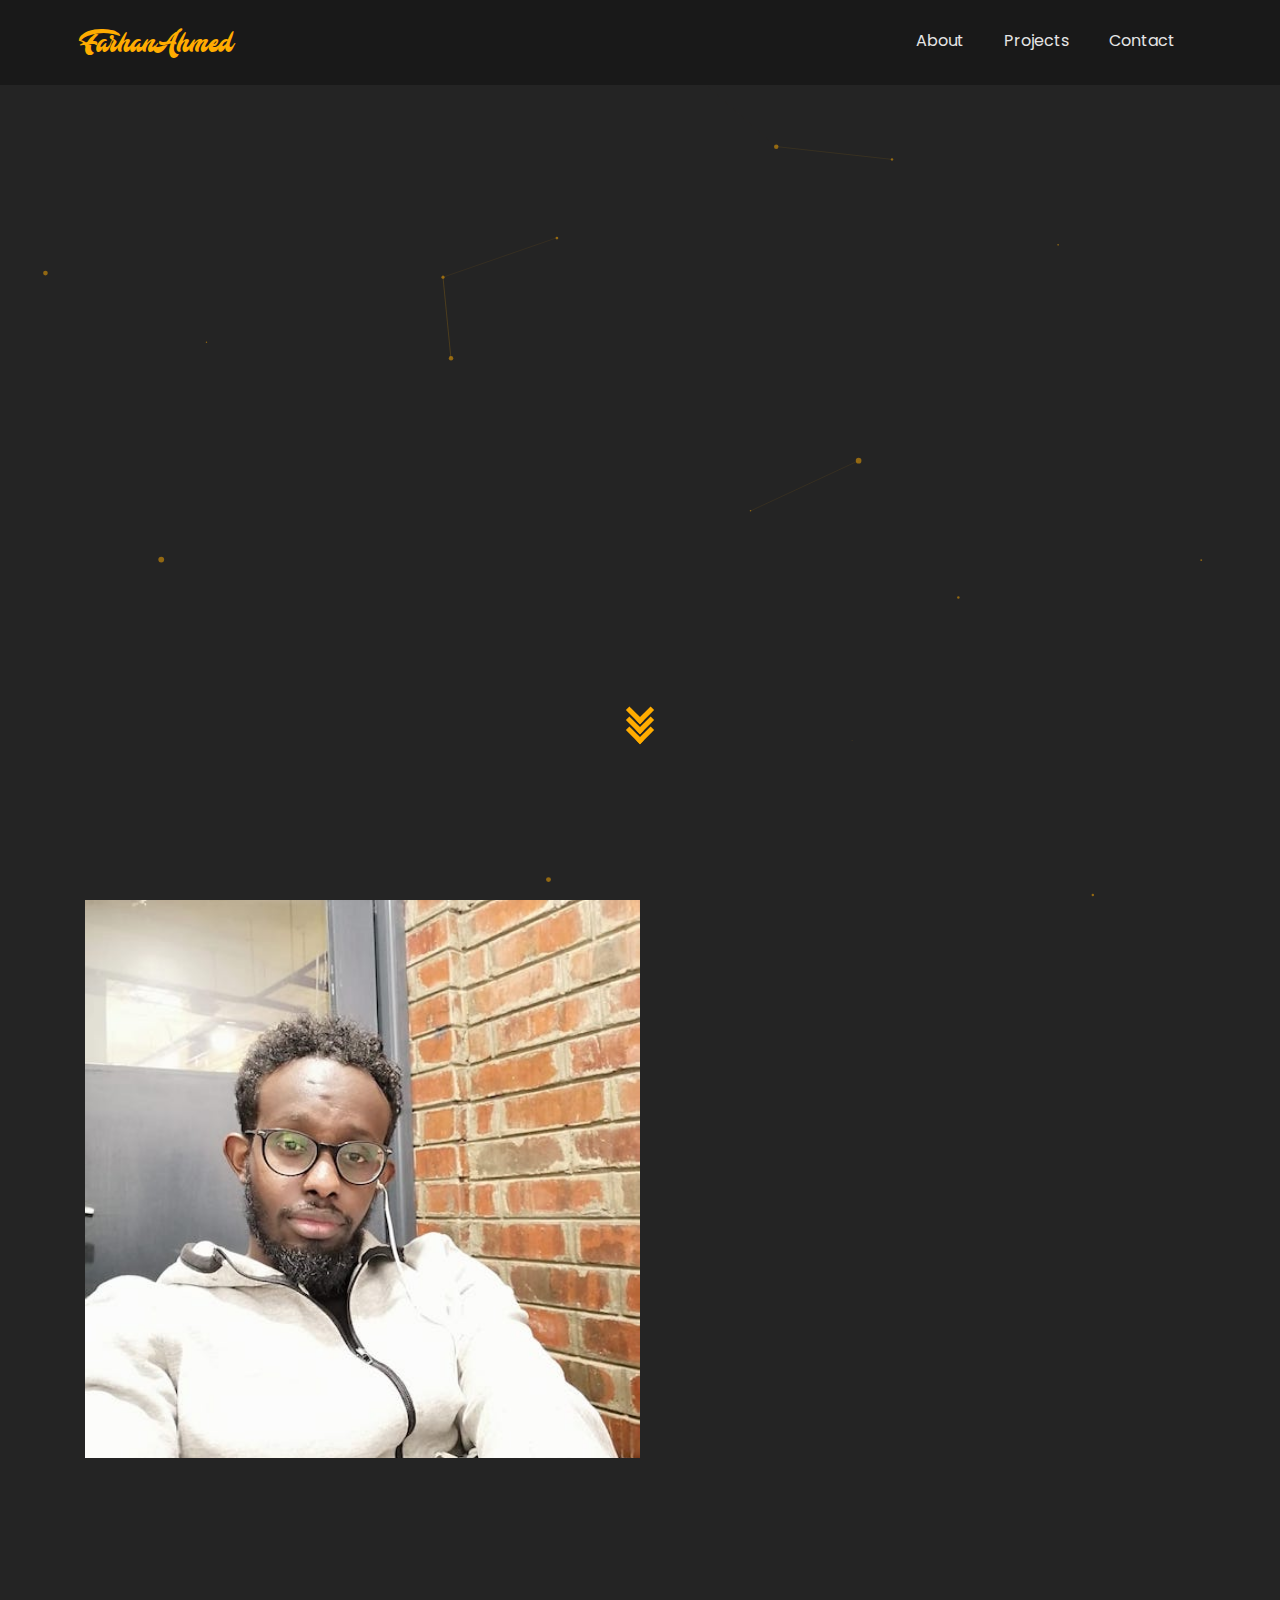
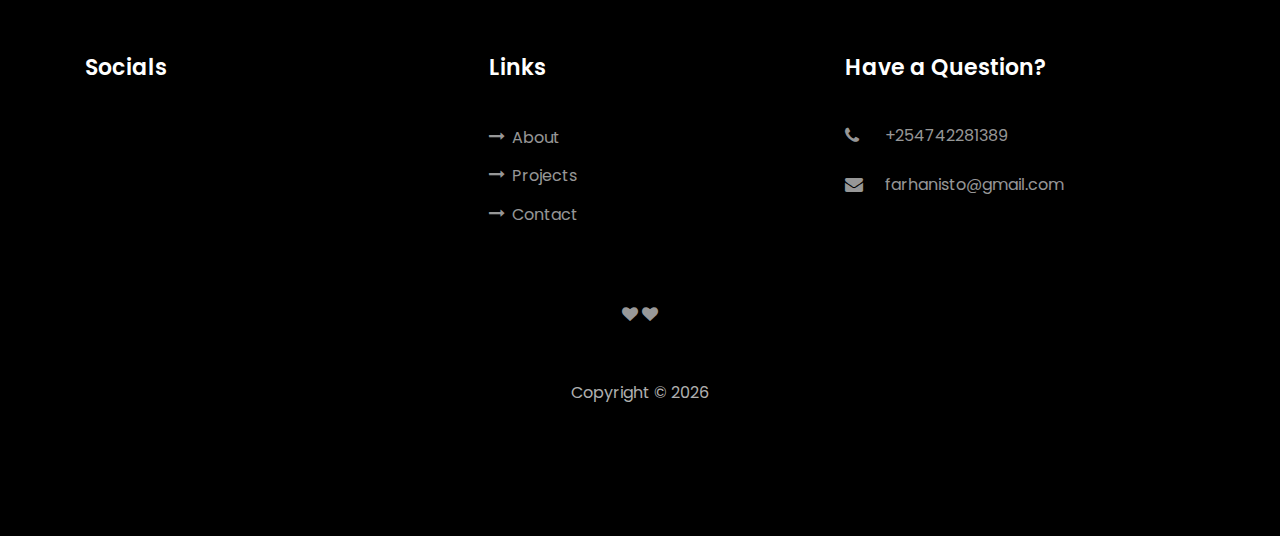
==== commit 086dfbfd: "projects11" ====
--- a/index.html
+++ b/index.html
@@ -122,7 +122,7 @@
 				<div class="col-md-4 text-center d-flex ftco-animate">
 					<a class="services-1 shadow" href="https://github.com/Farhanisto/bafro">
 						<span class="icon">
-							<i class="flaticon-camp"></i>
+							<i class=""></i>
 						</span>
 						<div class="desc">
 							<h3 class="mb-4">Bafro</h3>
@@ -135,12 +135,12 @@
 				<div class="col-md-4 text-center d-flex mx-auto ftco-animate">
 					<a href="https://github.com/openmrs/openmrs-owa-obsadmin" target="_blank" class="services-1 shadow">
 						<span class="icon">
-							<i class="icon-book"></i>
-						</span>
-						<div class="desc">
-							<h3 class="mb-4">Obs Admin</h3>
+							<i class=""></i>
+						</span>
+						<div class="desc">
+							<h3 class="mb-4">OpenMRS</h3>
 							<p><strong>React</strong></p>
-							<p>OpenMrs opensource project called obsAdmin. This project was helping hospitals to keep patients records easily
+							<p>An opensource project called obsAdmin. This project was helping hospitals to keep patients records easily
 								</p>
 						</div>
 					</a>
@@ -149,7 +149,7 @@
                 <div class="col-md-4 text-center d-flex mx-auto ftco-animate">
 					<a href="https://github.com/Farhanisto/subscriptions" target="_blank" class="services-1 shadow">
 						<span class="icon">
-							<i class="icon-book"></i>
+							<i class=""></i>
 						</span>
 						<div class="desc">
 							<h3 class="mb-4">Suscriptions</h3>
@@ -166,7 +166,7 @@
 					<a href="https://github.com/ahsankhan26/Whatsapp-Chat-Parser" target="_blank"
 						class="services-1 shadow">
 						<span class="icon">
-							<i class="icon-book"></i>
+							<i class=""></i>
 						</span>
 						<div class="desc">
 							<h3 class="mb-4">Dojo Room Allocation</h3>
@@ -179,7 +179,7 @@
 					<a href="https://github.com/ahsankhan26/Laser-Data-Transmission" target="_blank"
 						class="services-1 shadow">
 						<span class="icon">
-							<i class="flaticon-circuit-board"></i>
+							<i class=""></i>
 						</span>
 						<div class="desc">
 							<h3 class="mb-4">Antara</h3>
@@ -192,7 +192,7 @@
 					<a href="https://github.com/Farhanisto/backyardfbbot" target="_blank"
 						class="services-1 shadow">
 						<span class="icon">
-							<i class="flaticon-bomberman"></i>
+							<i class=""></i>
 						</span>
 						<div class="desc">
 							<h3 class="mb-4">Back Yard Bot</h3>
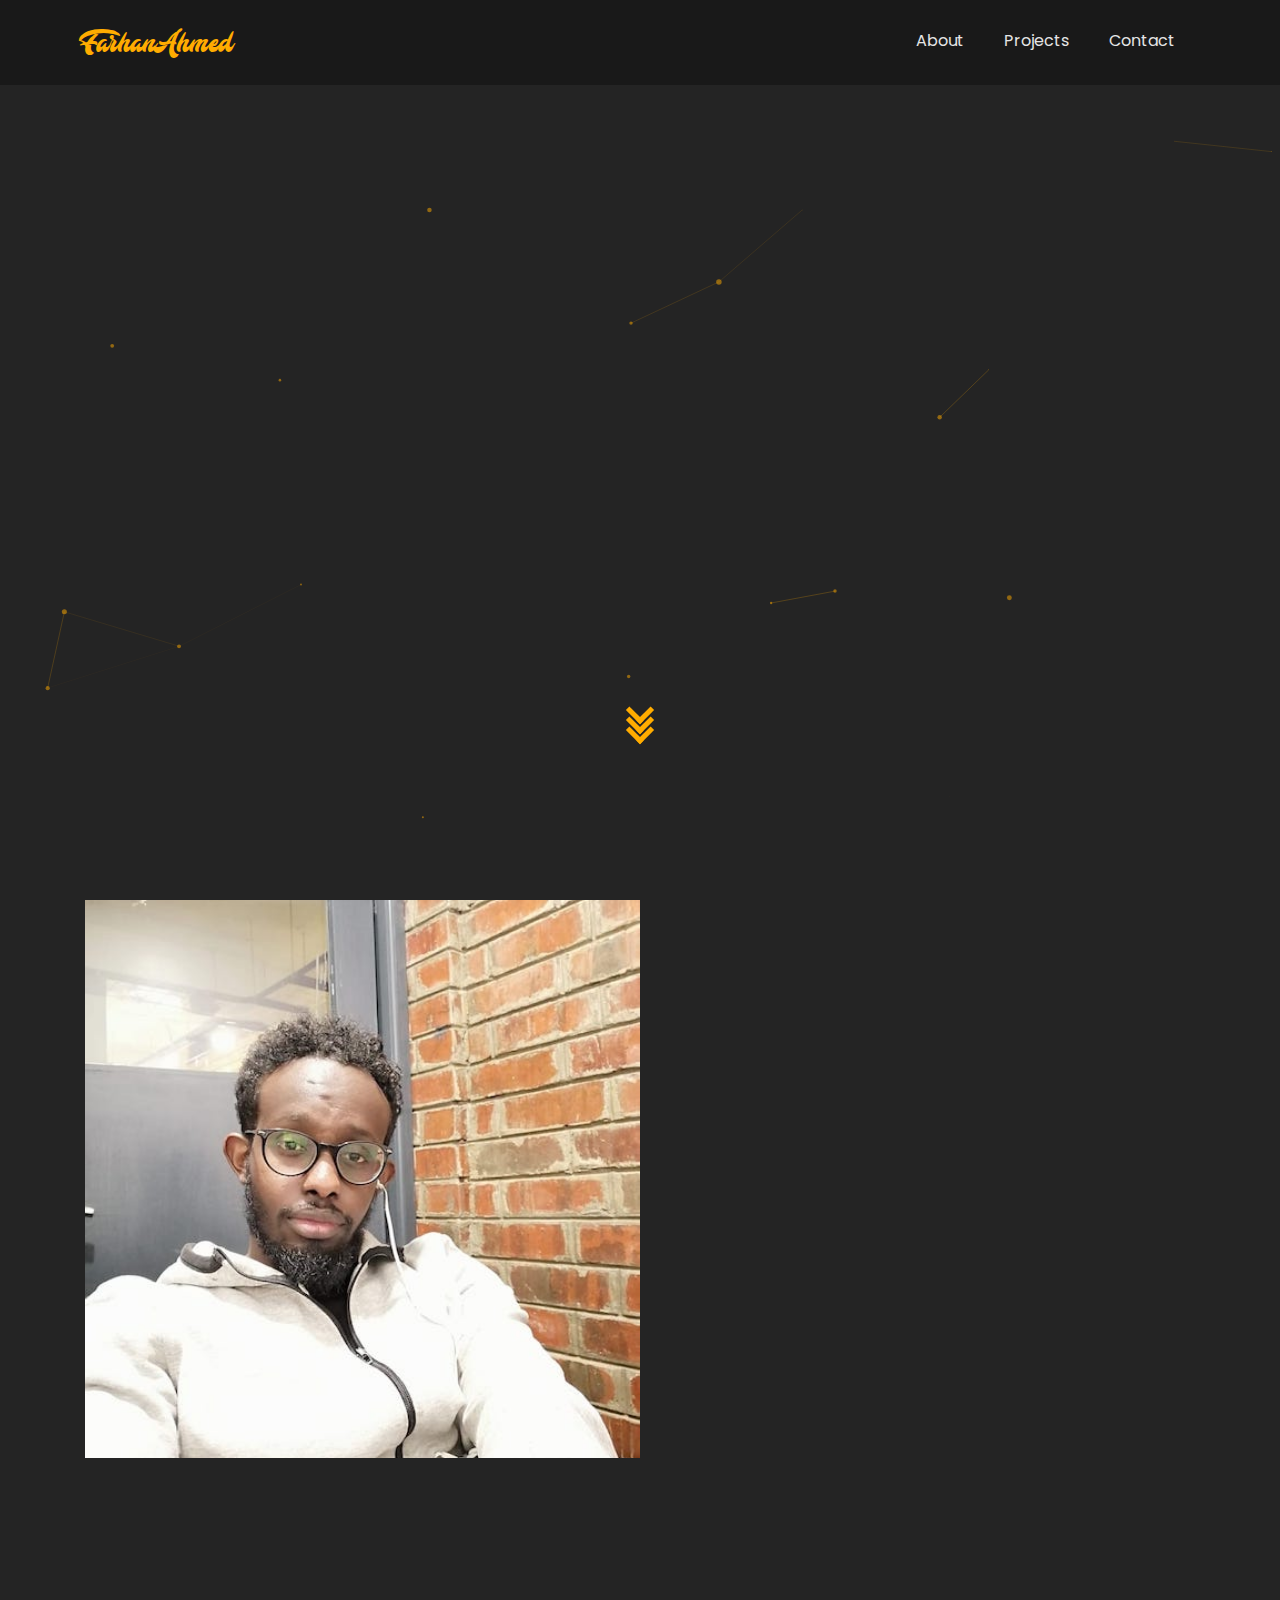
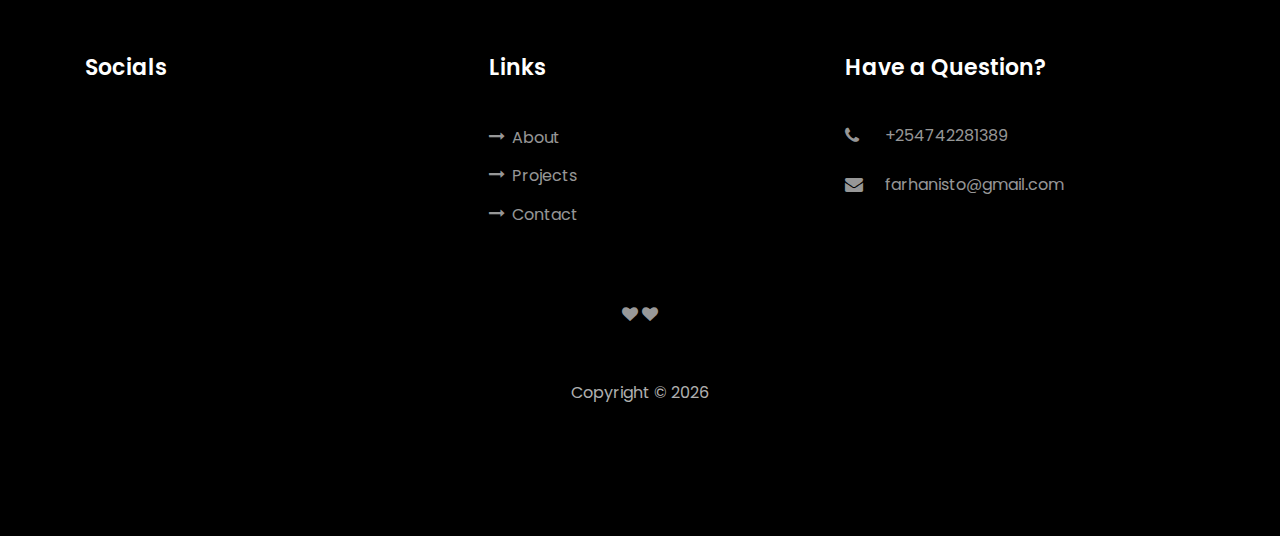
==== commit 27271ccf: "links" ====
--- a/index.html
+++ b/index.html
@@ -163,7 +163,7 @@
 			</div>
 			<div class="row">
 				<div class="col-md-4 text-center d-flex mx-auto ftco-animate">
-					<a href="https://github.com/ahsankhan26/Whatsapp-Chat-Parser" target="_blank"
+					<a href="https://github.com/Farhanisto/dojo-room-allocation" target="_blank"
 						class="services-1 shadow">
 						<span class="icon">
 							<i class=""></i>
@@ -176,7 +176,7 @@
 					</a>
 				</div>
 				<div class="col-md-4 text-center d-flex ftco-animate">
-					<a href="https://github.com/ahsankhan26/Laser-Data-Transmission" target="_blank"
+					<a href="https://github.com/Farhanisto/antara" target="_blank"
 						class="services-1 shadow">
 						<span class="icon">
 							<i class=""></i>
